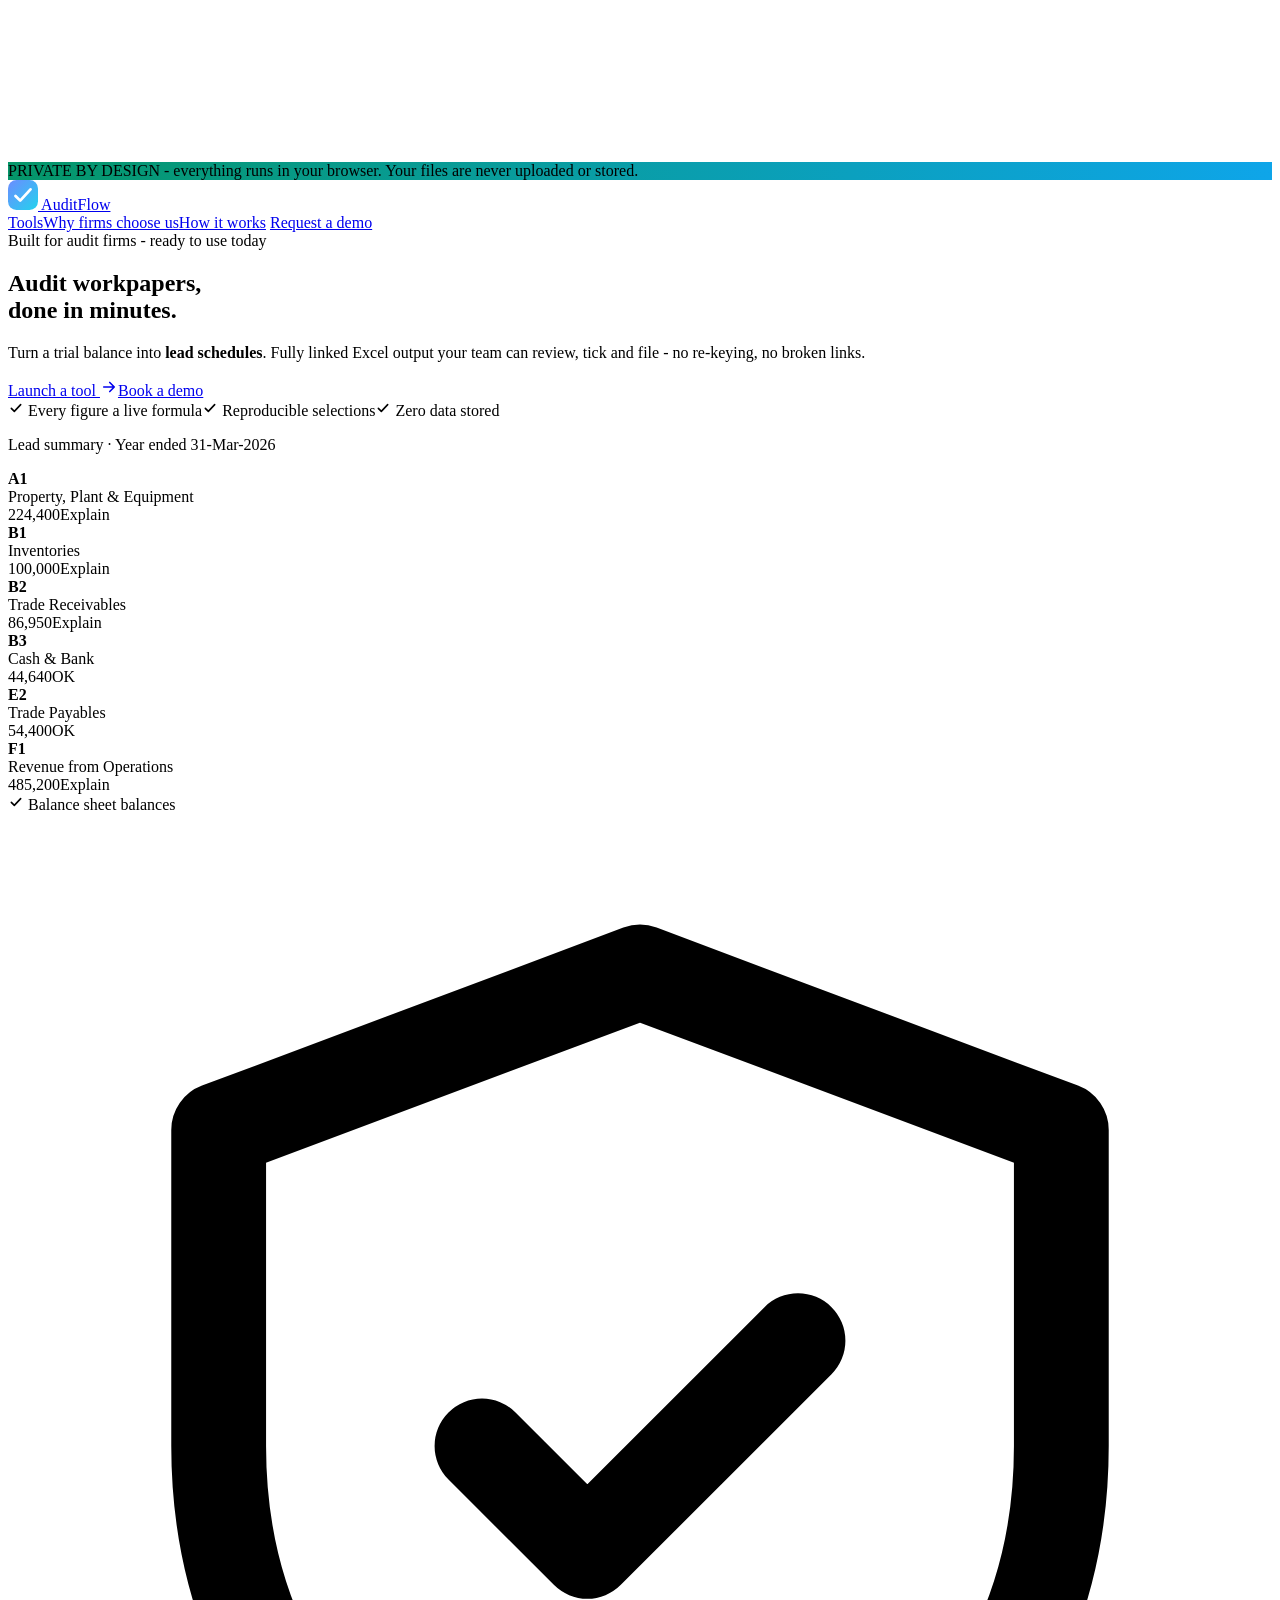
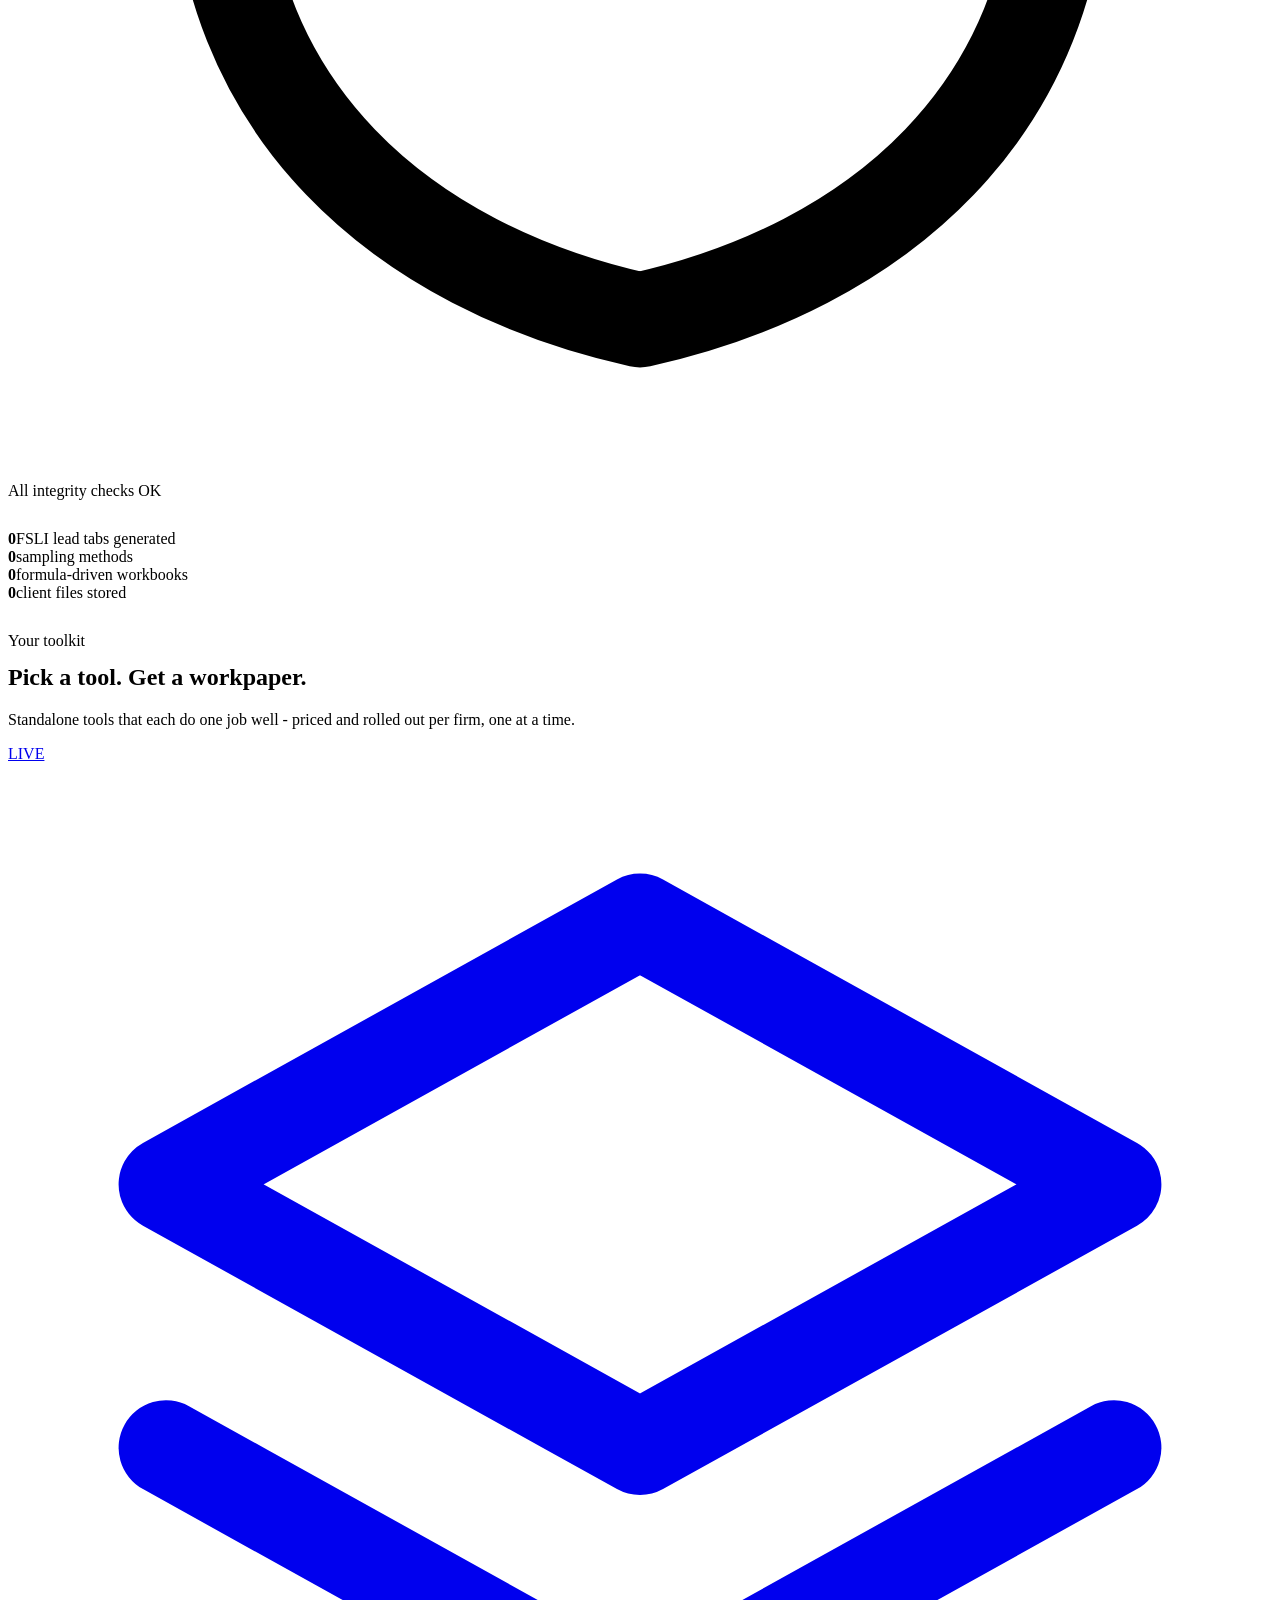
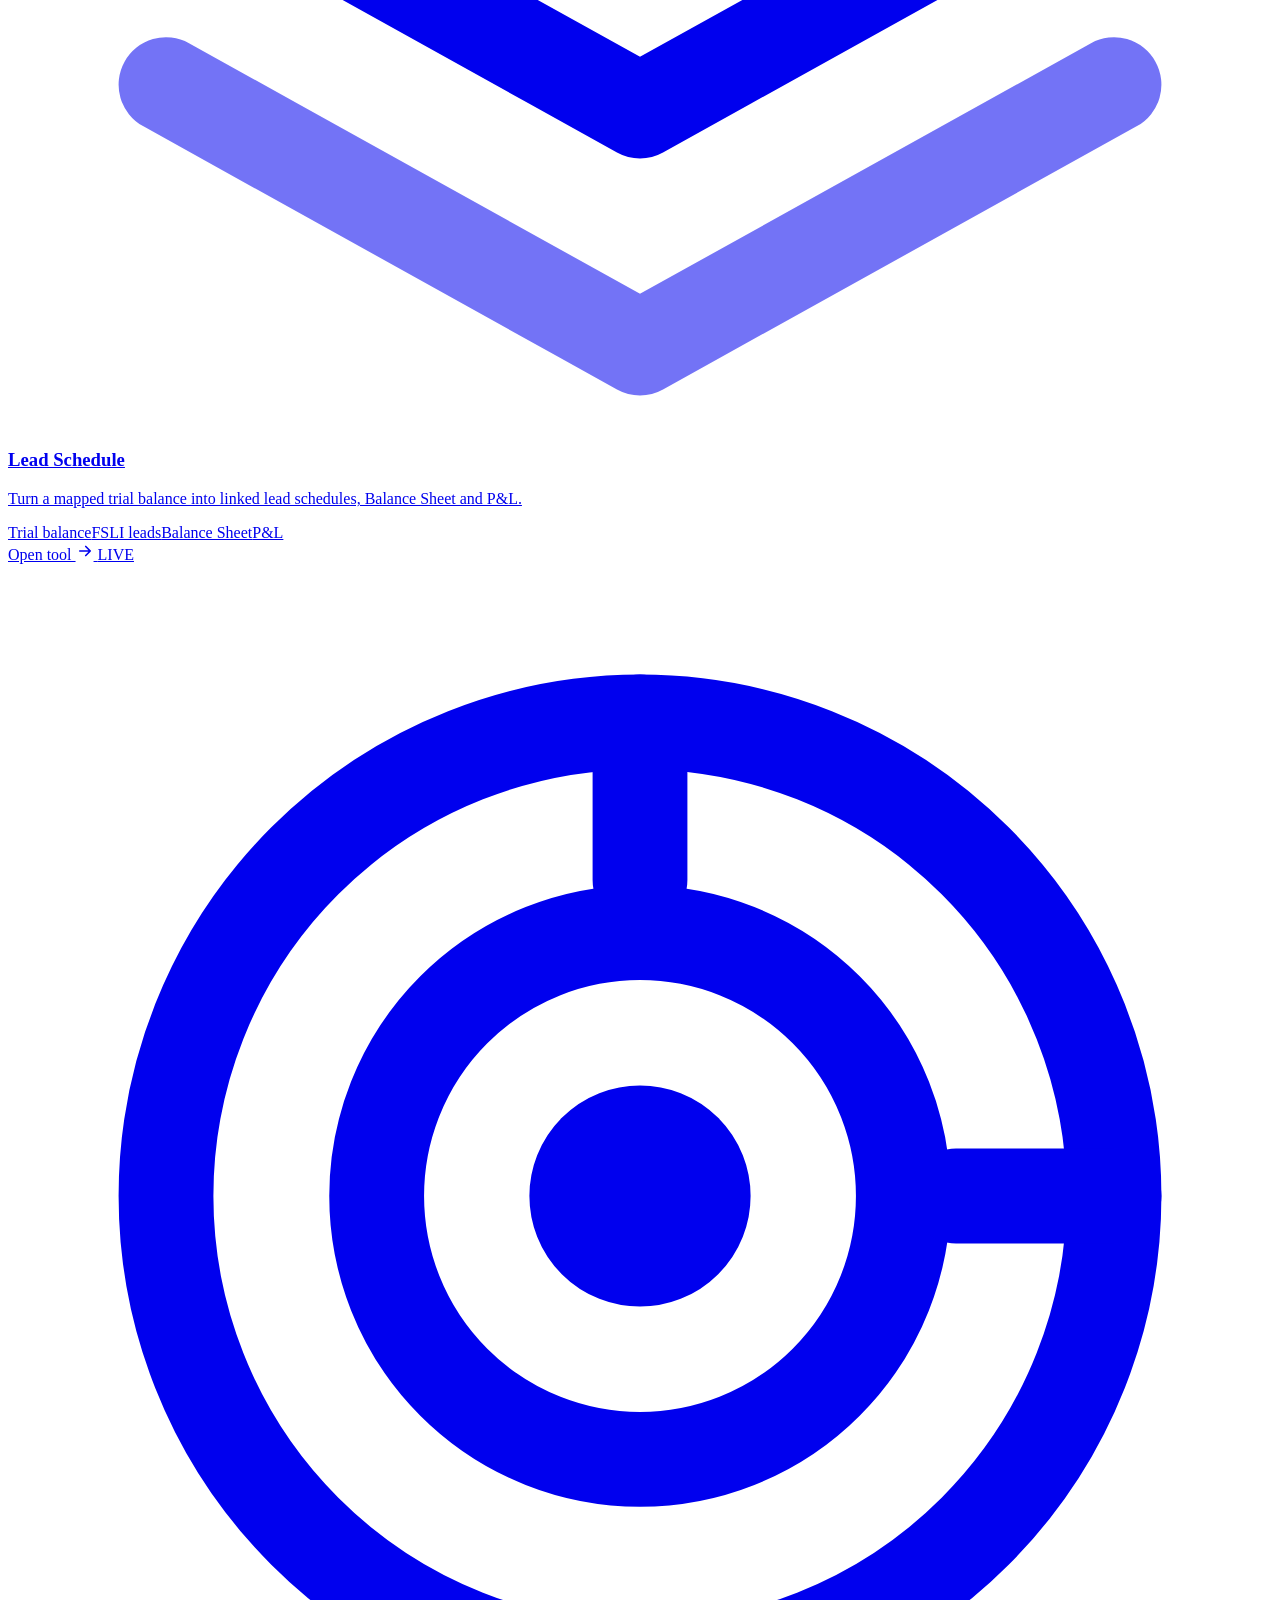
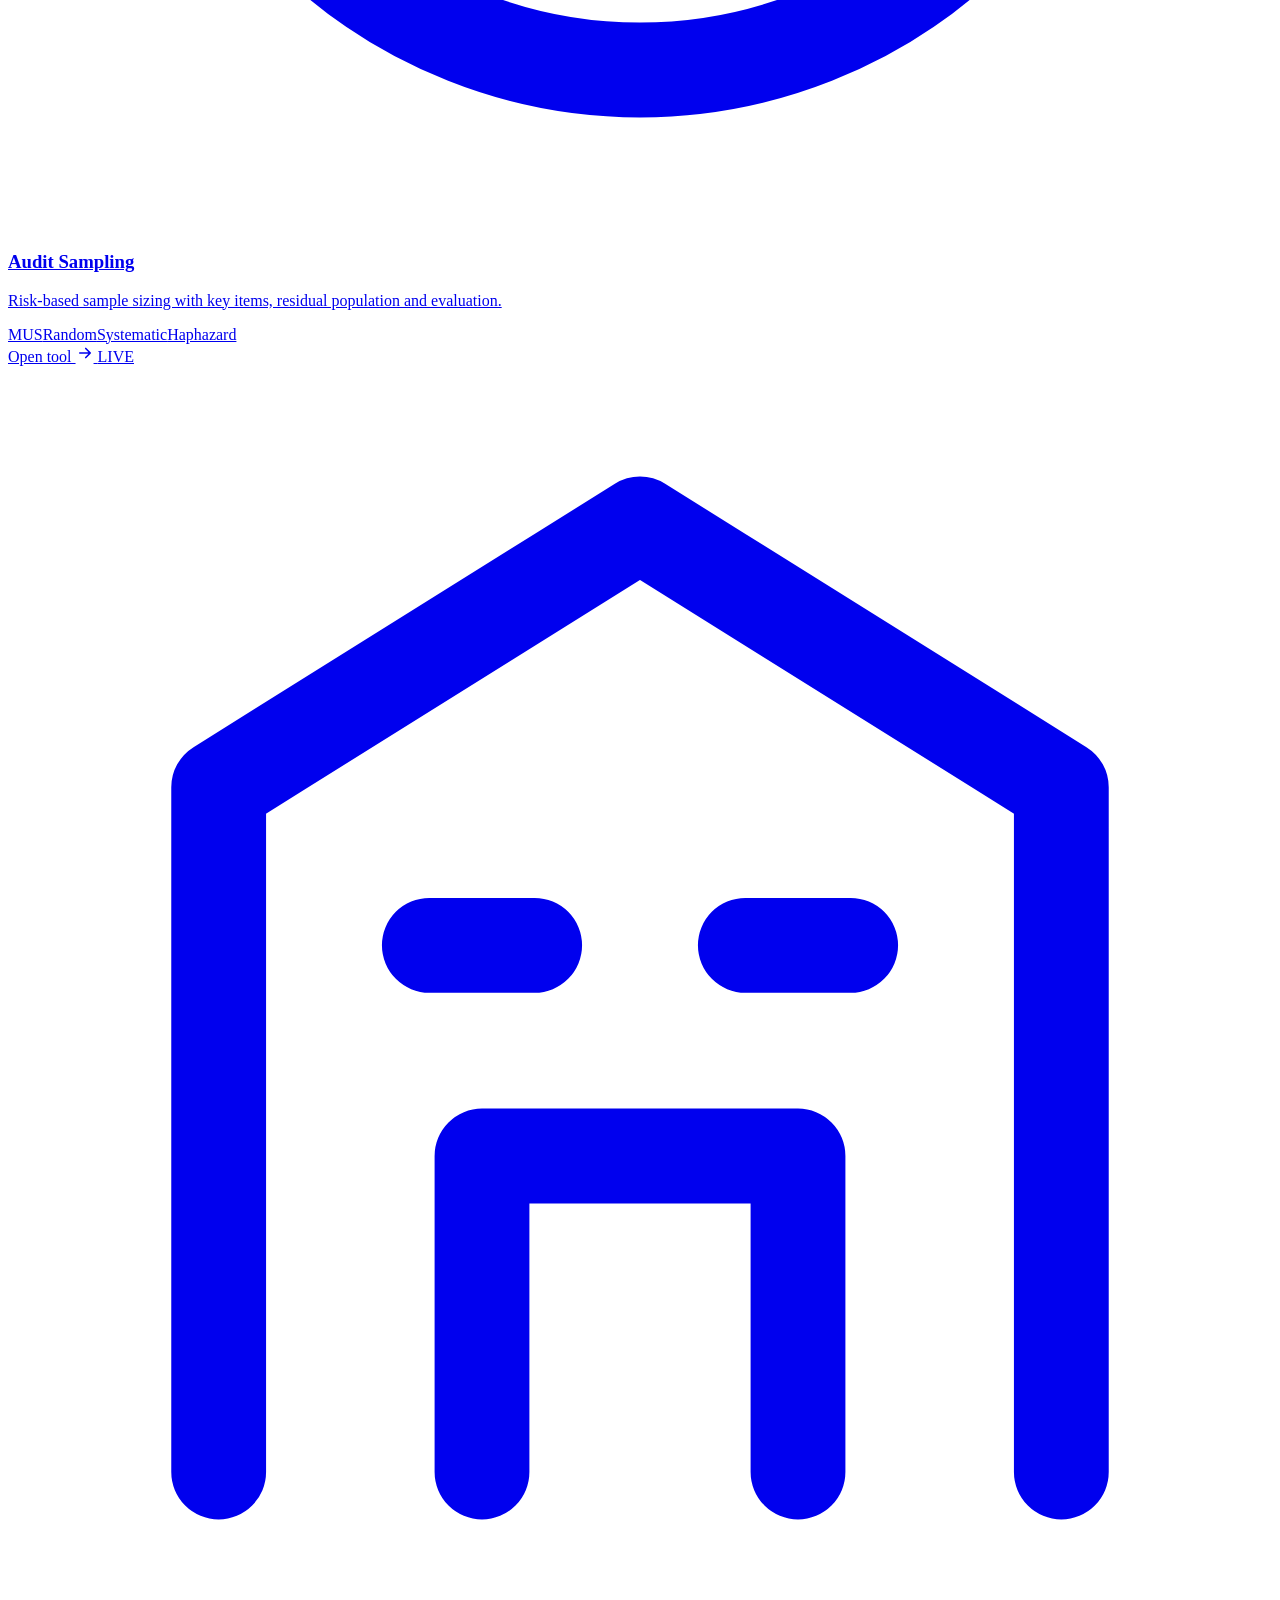
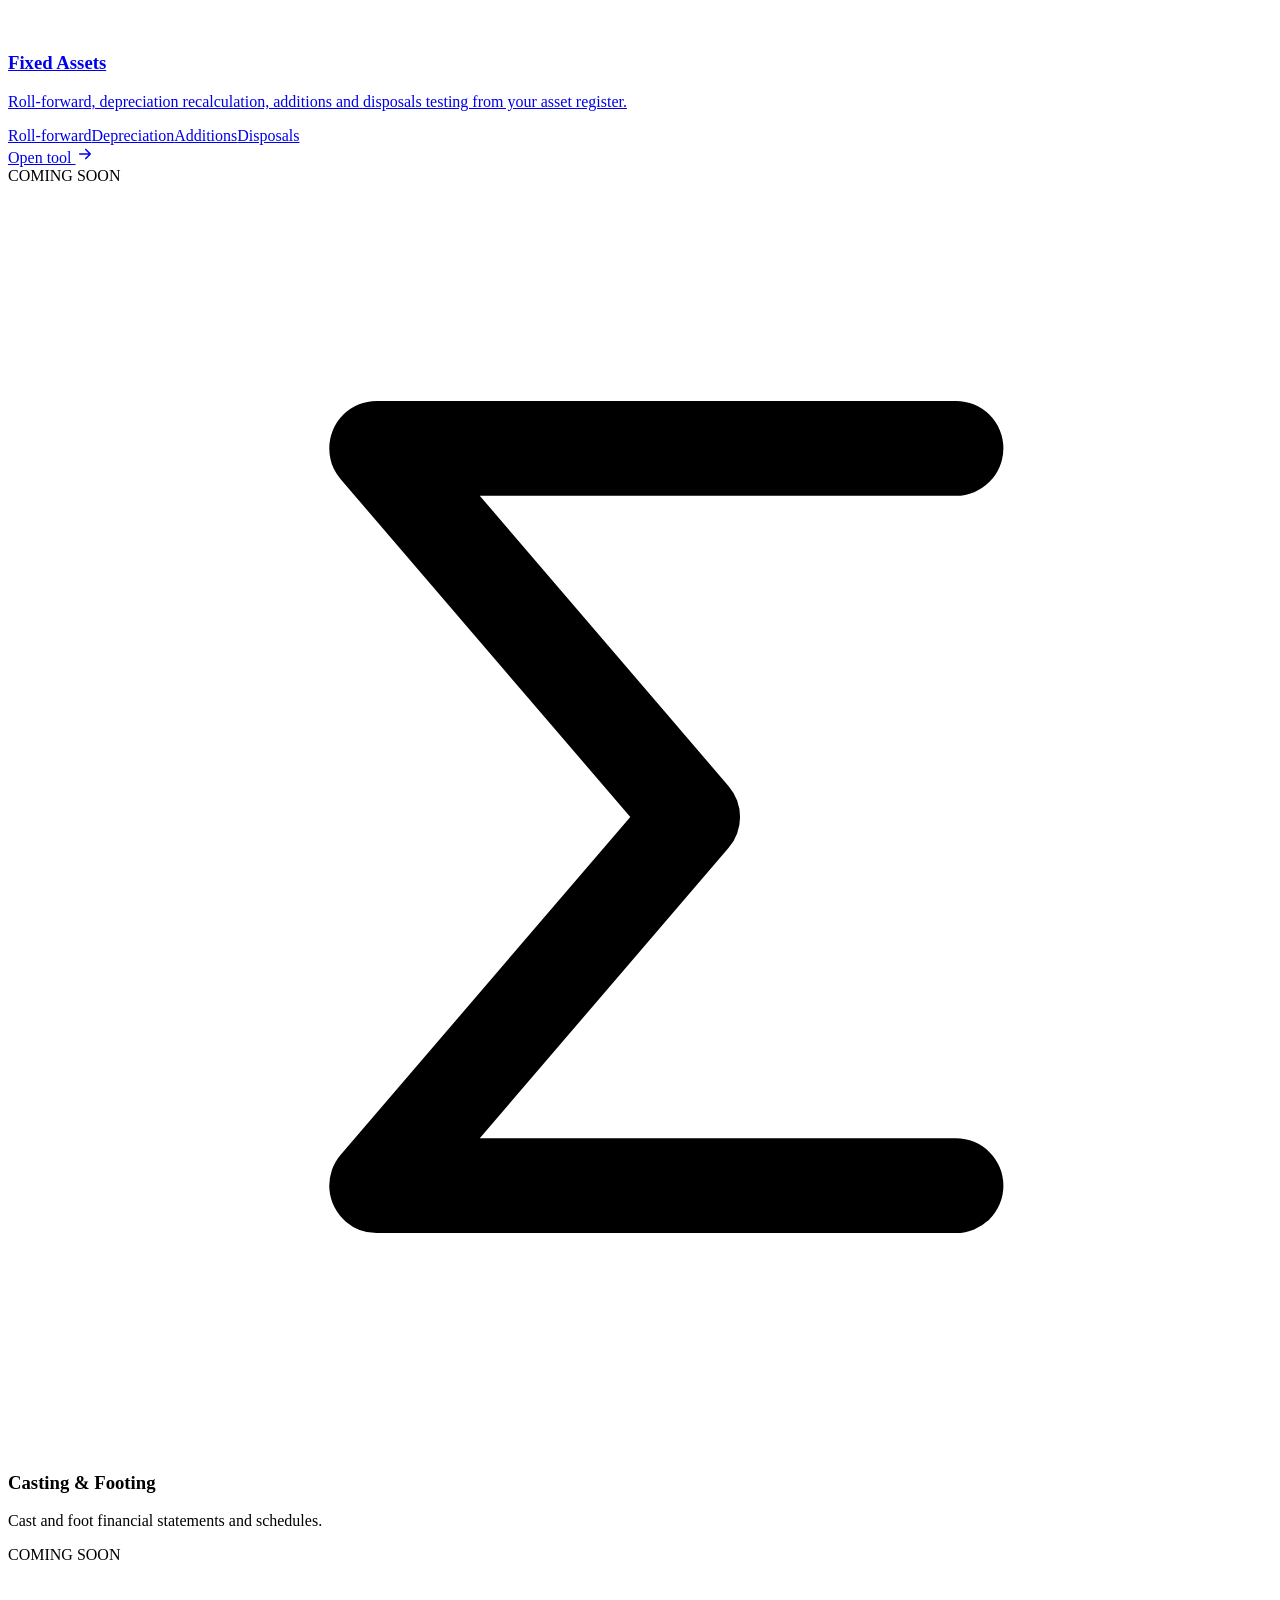
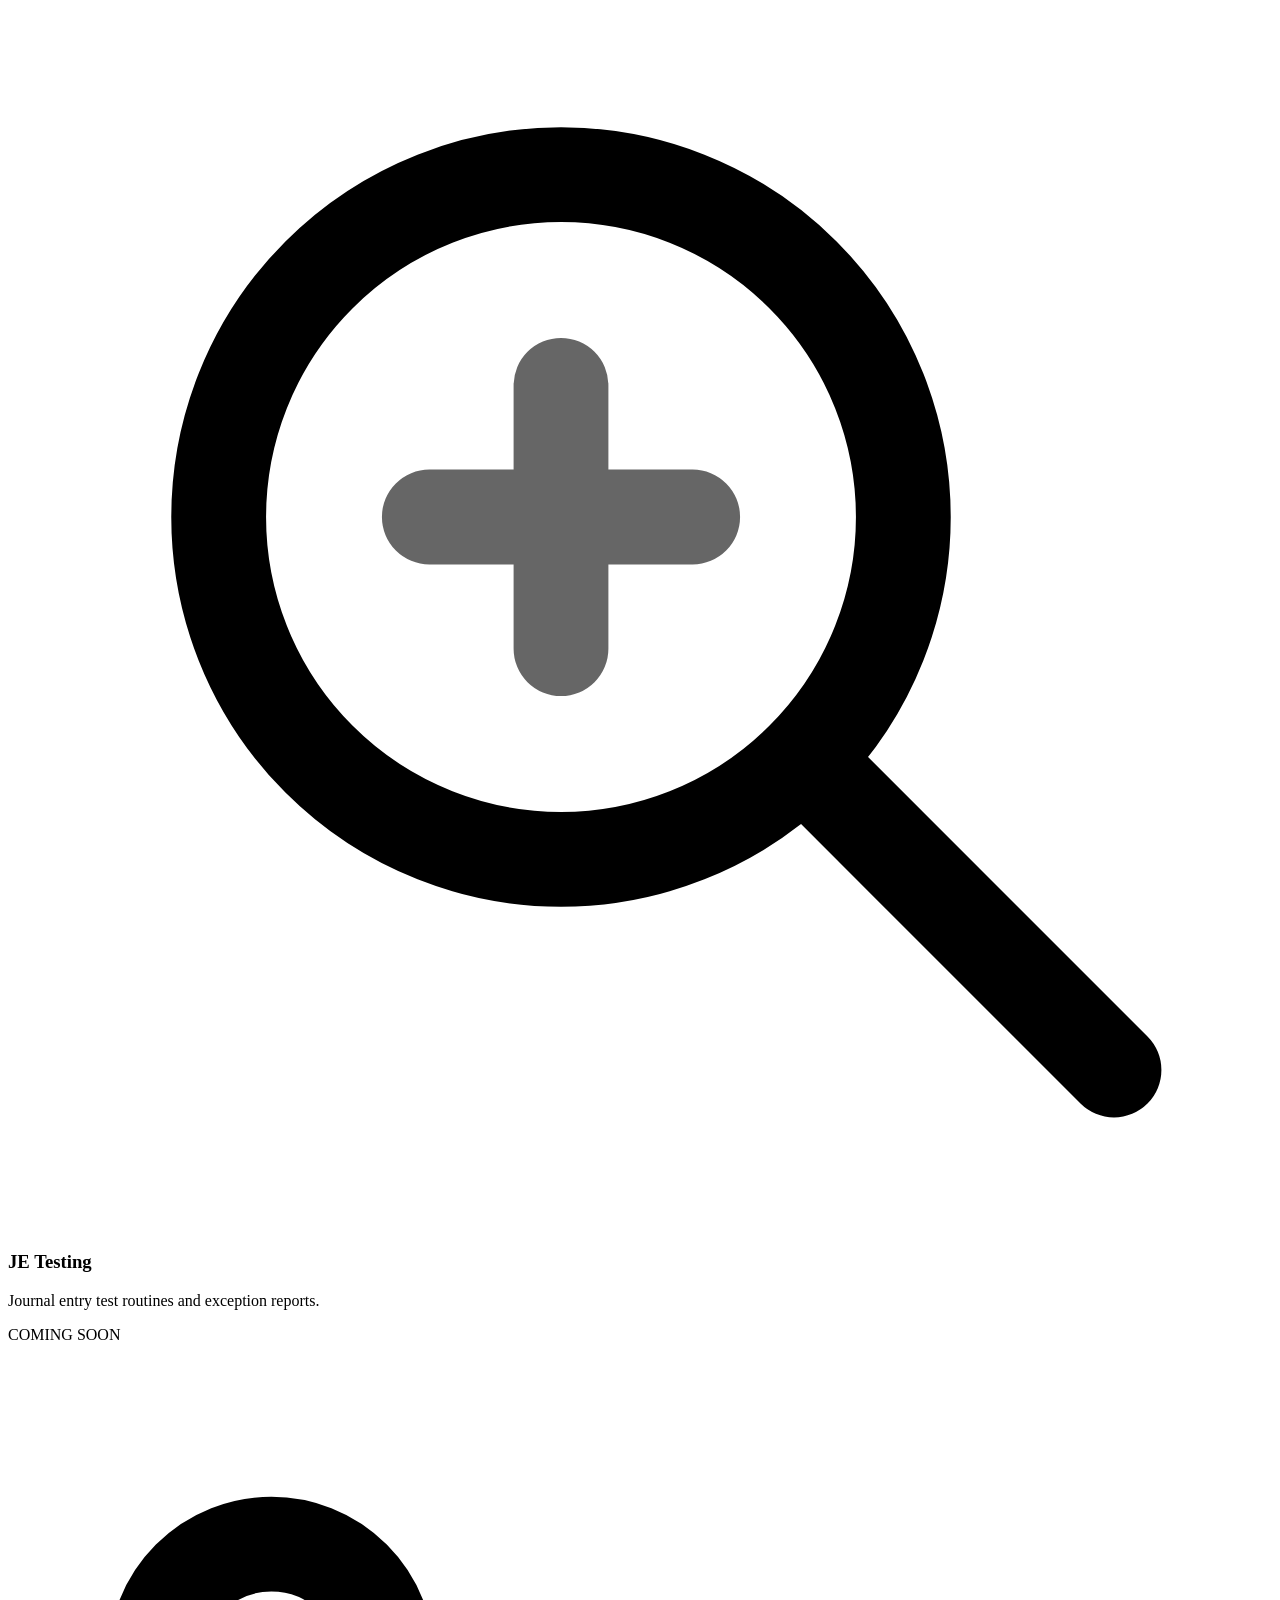
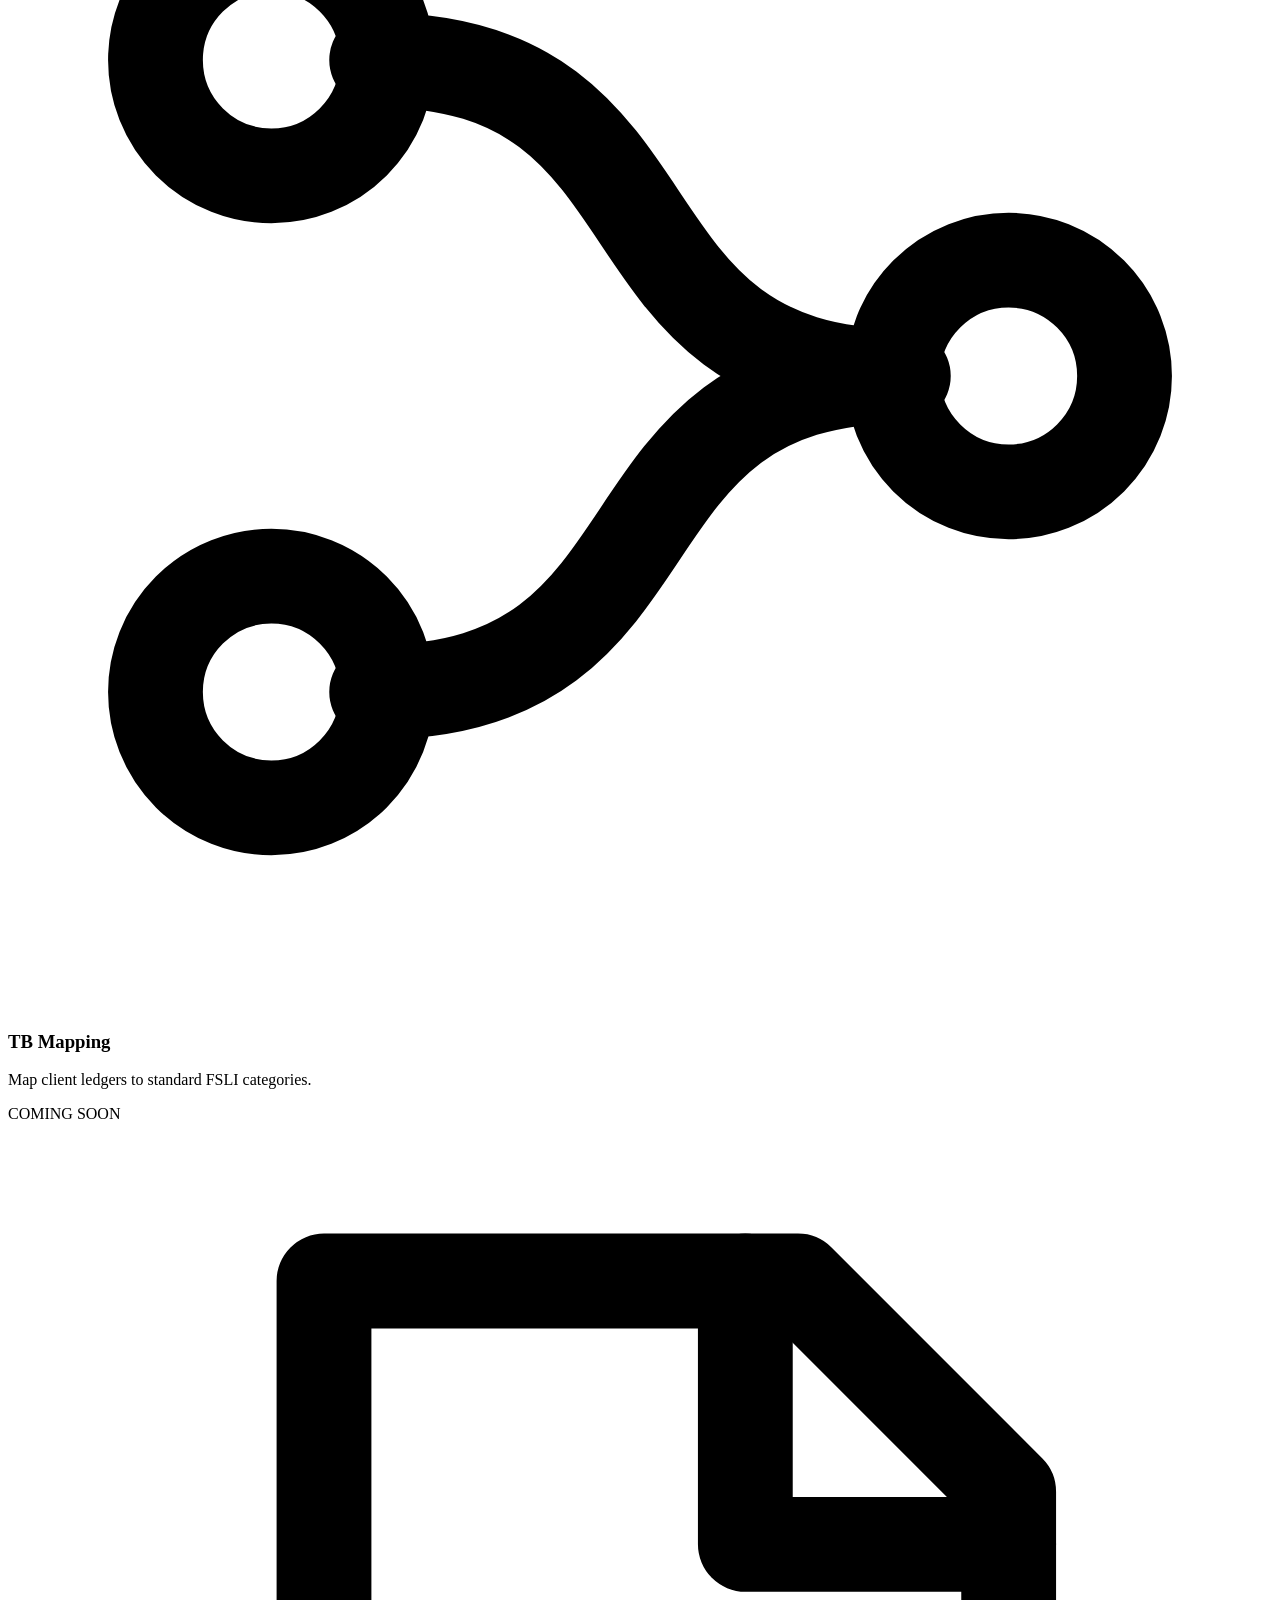
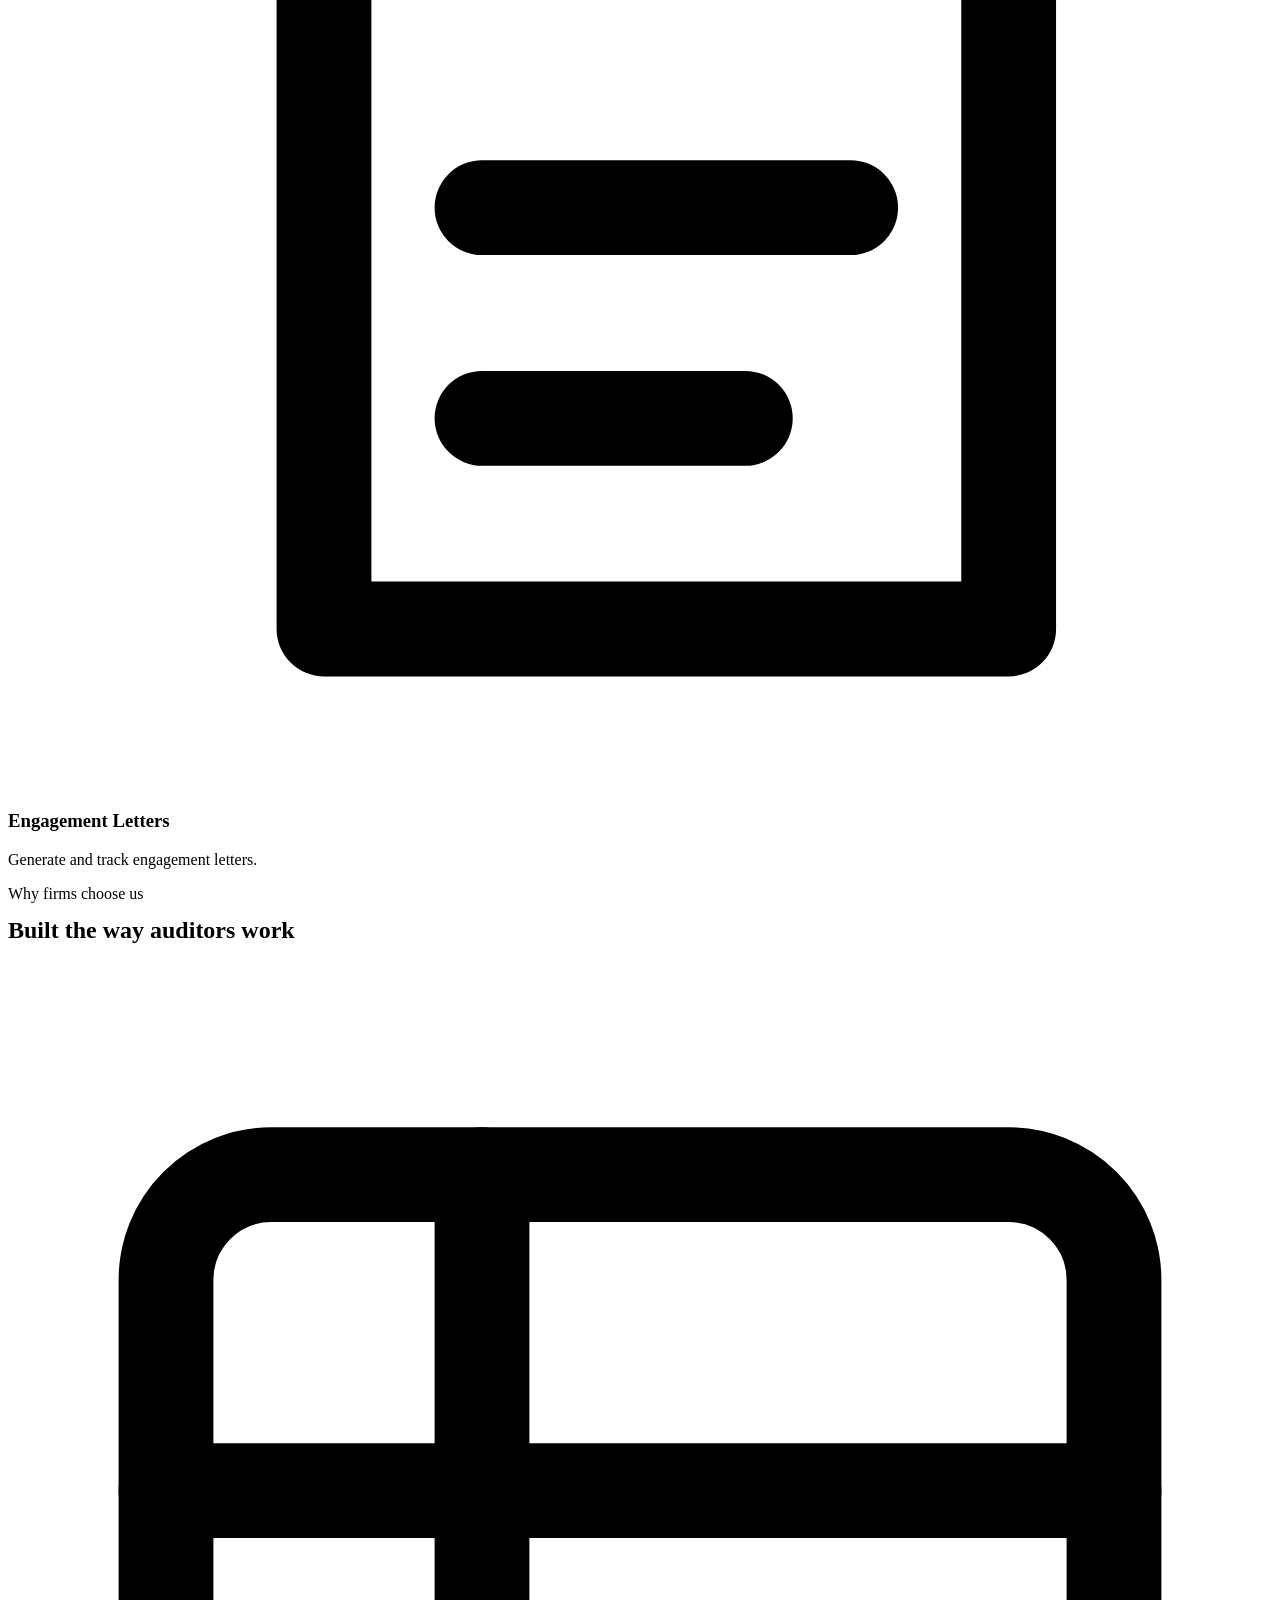
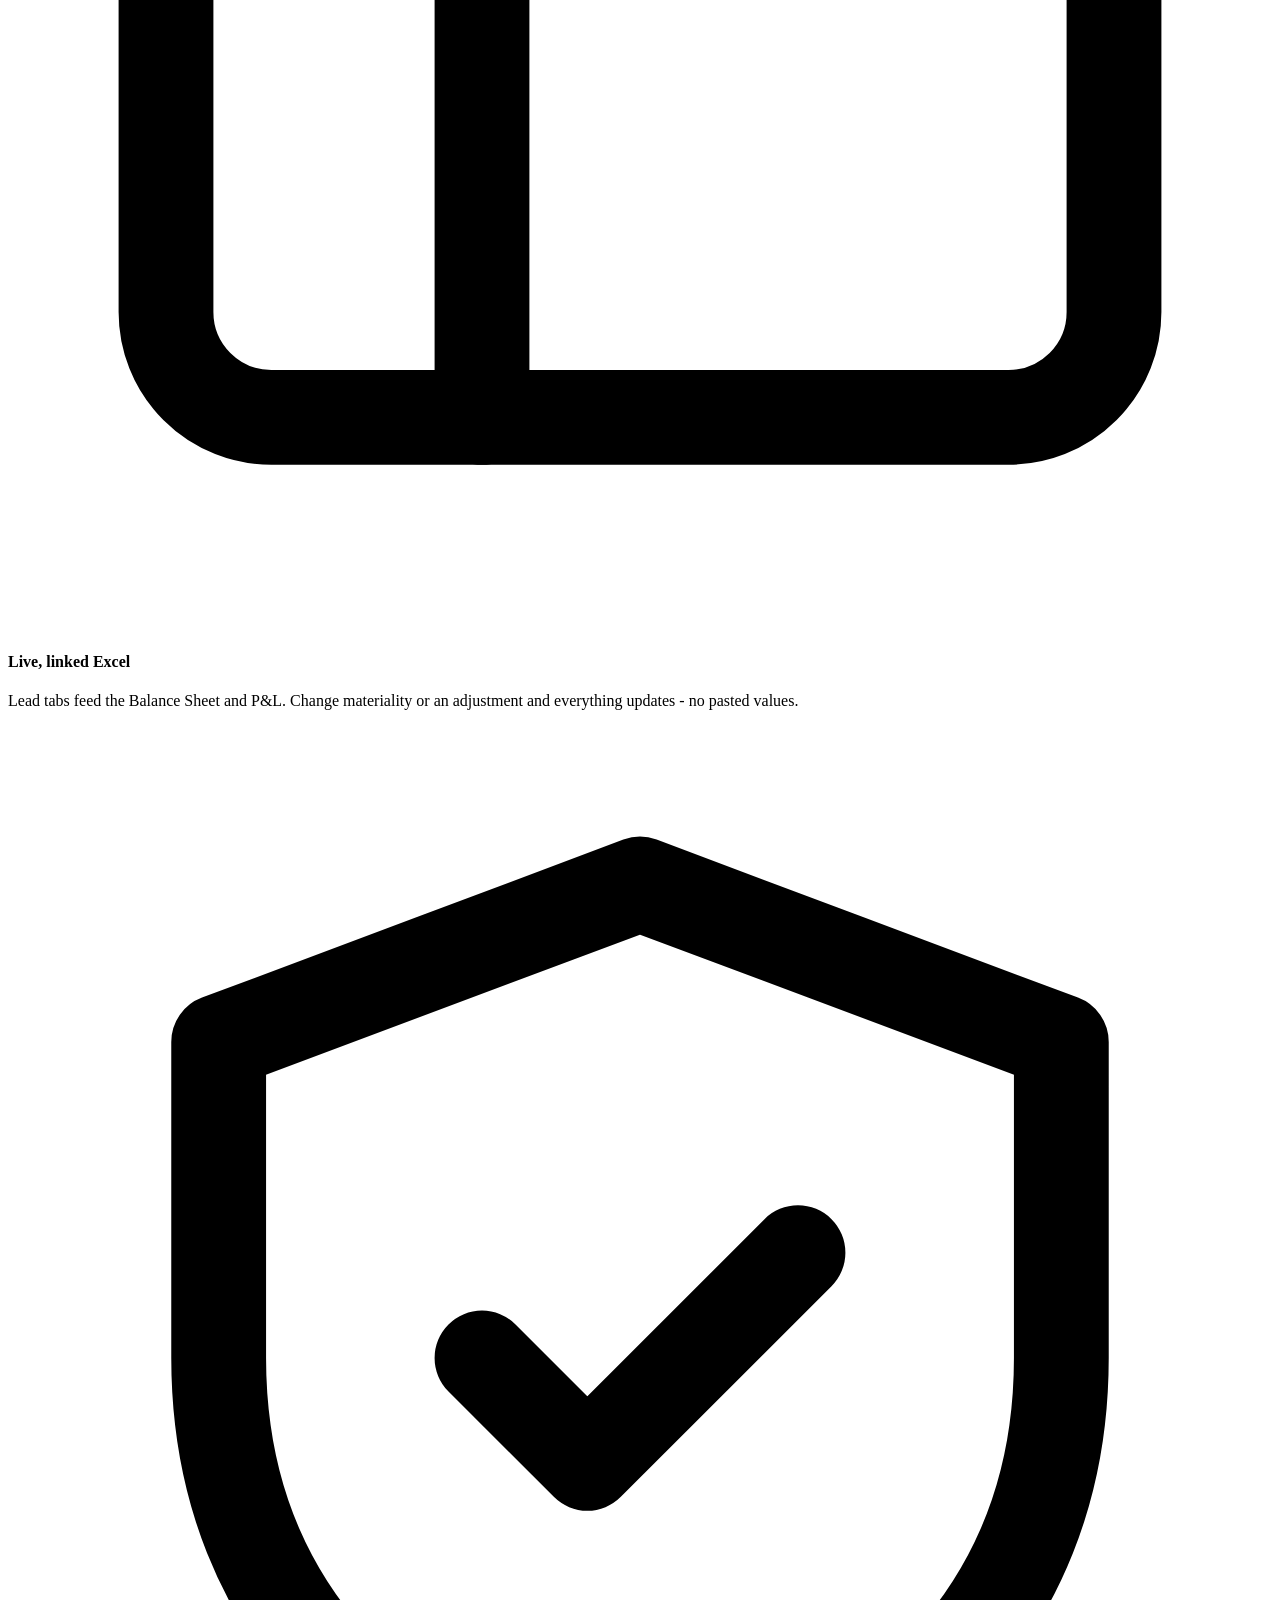
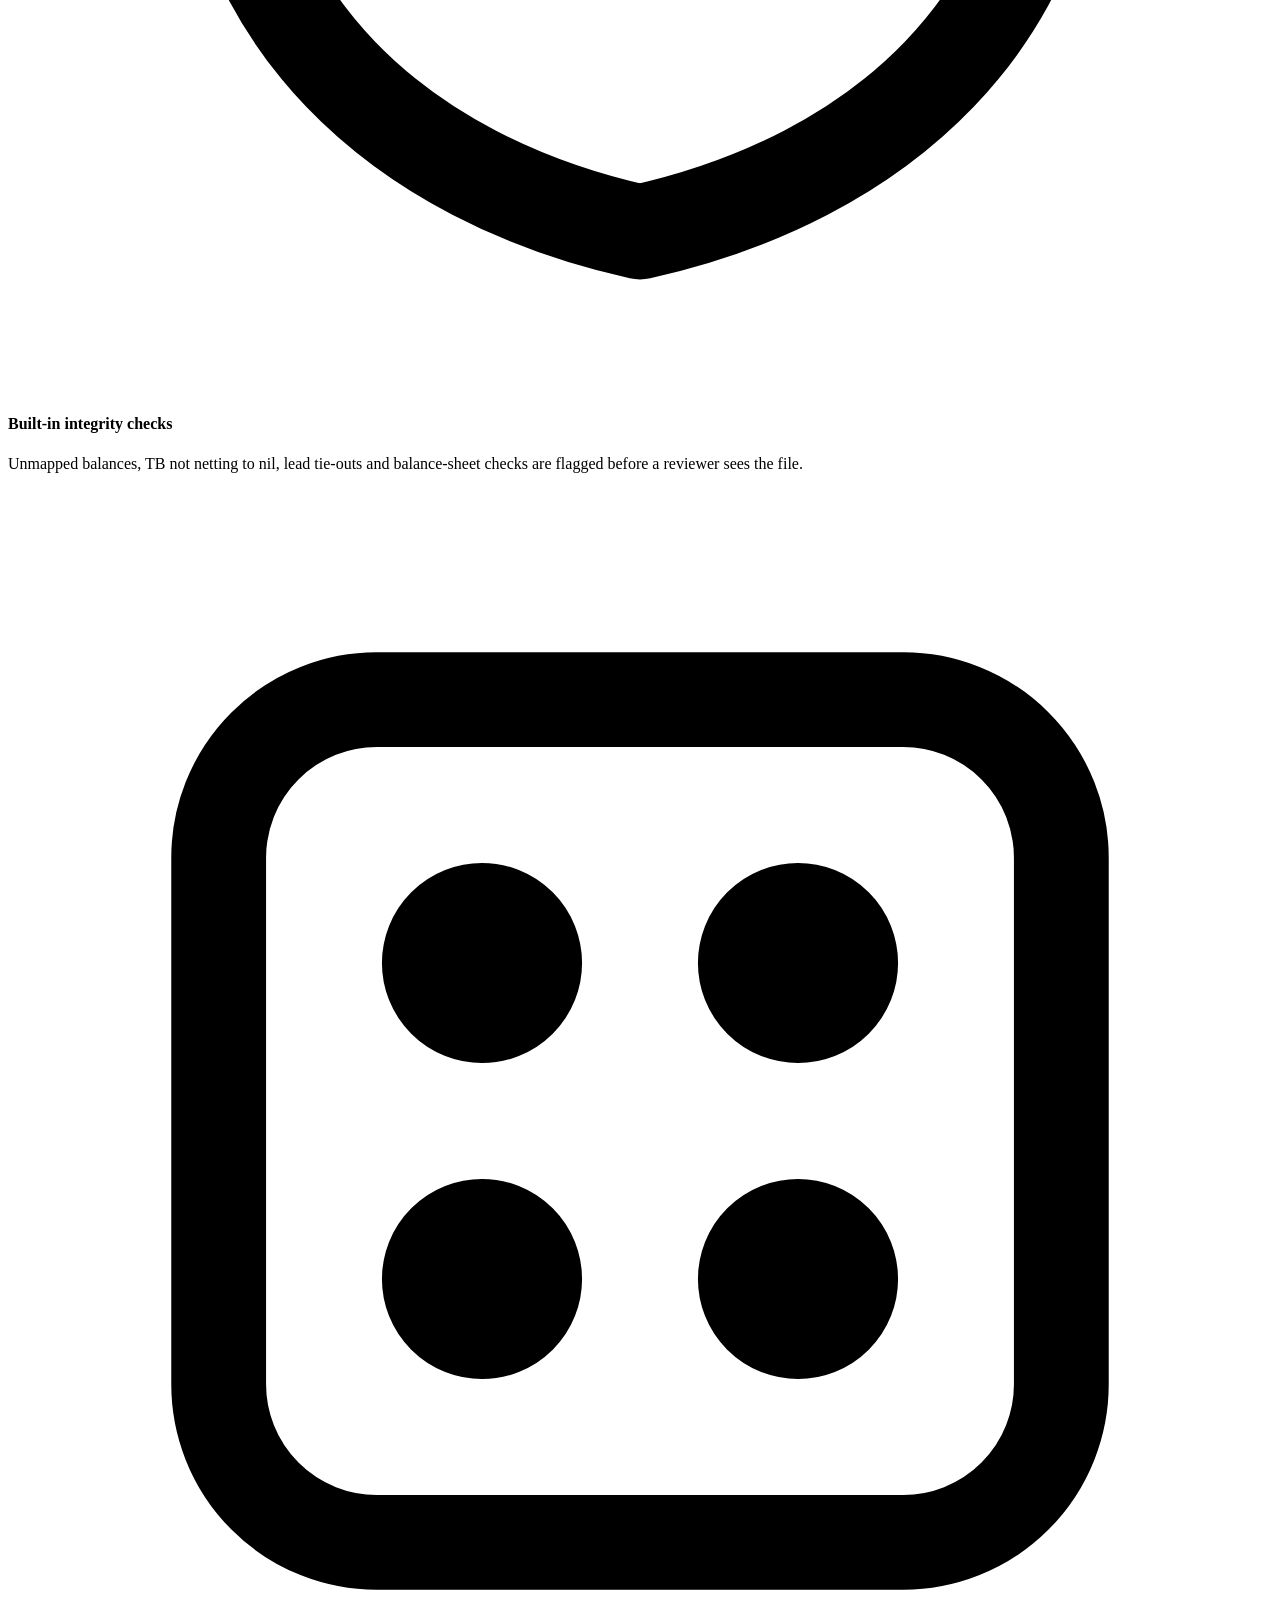
==== index.html @ e242bac2 "Add files via upload" ====
<!doctype html><html lang="en"><head><meta charset="utf-8">
<meta name="viewport" content="width=device-width,initial-scale=1"><title>Audit tools for modern firms - AuditFlow</title>
<link rel="stylesheet" href="assets/app.css"></head><body>
<div class="bg"></div><div class="blob b1"></div><div class="blob b2"></div><div class="blob b3"></div><canvas id="net"></canvas>
<div class="trialbar" style="background:linear-gradient(90deg,#059669,#0ea5e9)">PRIVATE BY DESIGN - everything runs in your browser. Your files are never uploaded or stored.</div>
<header class="nav"><div class="in"><a class="logo" href="index.html"><svg width="30" height="30" viewBox="0 0 32 32"><defs><linearGradient id="lg" x1="0" y1="0" x2="1" y2="1"><stop offset="0" stop-color="#6c8cff"/><stop offset="1" stop-color="#22d3ee"/></linearGradient></defs><rect width="32" height="32" rx="9" fill="url(#lg)"/><path d="M8 17l5 5 11-12" fill="none" stroke="#fff" stroke-width="3" stroke-linecap="round" stroke-linejoin="round"/></svg> AuditFlow</a>
 <nav class="links"><a href="index.html#tools">Tools</a><a href="index.html#why">Why firms choose us</a><a href="index.html#how">How it works</a>
 <a class="btn sm" href="mailto:hello@yourfirm.com?subject=Demo%20request">Request a demo</a></nav></div></header>

<section class="hero"><div class="wrap g">
 <div>
  <span class="pill rv"><i></i> Built for audit firms - ready to use today</span>
  <h1 class="rv d1">Audit workpapers,<br><span class="grad">done in minutes.</span></h1>
  <p class="lead rv d2">Turn a trial balance into <b class="grad word" id="word" data-words='["lead schedules","financial statements","audit samples","review-ready files"]'>lead schedules</b>.
   Fully linked Excel output your team can review, tick and file - no re-keying, no broken links.</p>
  <div class="cta-row rv d3"><a class="btn lg" href="#tools">Launch a tool <svg viewBox="0 0 24 24" width="18" height="18" fill="none" stroke="currentColor" stroke-width="2.2" stroke-linecap="round" stroke-linejoin="round"><path d="M5 12h14M13 6l6 6-6 6"/></svg></a><a class="btn ghost lg" href="mailto:hello@yourfirm.com?subject=Demo%20request">Book a demo</a></div>
  <div class="trust rv d4"><span><svg viewBox="0 0 24 24" width="16" height="16" fill="none" stroke="currentColor" stroke-width="2.4" stroke-linecap="round" stroke-linejoin="round"><path d="M5 12.5l4.5 4.5L19 7"/></svg> Every figure a live formula</span><span><svg viewBox="0 0 24 24" width="16" height="16" fill="none" stroke="currentColor" stroke-width="2.4" stroke-linecap="round" stroke-linejoin="round"><path d="M5 12.5l4.5 4.5L19 7"/></svg> Reproducible selections</span><span><svg viewBox="0 0 24 24" width="16" height="16" fill="none" stroke="currentColor" stroke-width="2.4" stroke-linecap="round" stroke-linejoin="round"><path d="M5 12.5l4.5 4.5L19 7"/></svg> Zero data stored</span></div>
 </div>
 <div class="rv d2" style="position:relative">
  <div class="mock"><div class="bar"><i></i><i></i><i></i></div><p class="t">Lead summary &middot; Year ended 31-Mar-2026</p>
   <div class="mrow" style="animation-delay:.2s"><b>A1</b><div><div>Property, Plant &amp; Equipment</div><div class="bargraph"><i style="--w:92%"></i></div></div><span class="n">224,400</span><span class="chip ex">Explain</span></div>
   <div class="mrow" style="animation-delay:.4s"><b>B1</b><div><div>Inventories</div><div class="bargraph"><i style="--w:55%"></i></div></div><span class="n">100,000</span><span class="chip ex">Explain</span></div>
   <div class="mrow" style="animation-delay:.6s"><b>B2</b><div><div>Trade Receivables</div><div class="bargraph"><i style="--w:48%"></i></div></div><span class="n">86,950</span><span class="chip ex">Explain</span></div>
   <div class="mrow" style="animation-delay:.8s"><b>B3</b><div><div>Cash &amp; Bank</div><div class="bargraph"><i style="--w:25%"></i></div></div><span class="n">44,640</span><span class="chip ok">OK</span></div>
   <div class="mrow" style="animation-delay:1s"><b>E2</b><div><div>Trade Payables</div><div class="bargraph"><i style="--w:30%"></i></div></div><span class="n">54,400</span><span class="chip ok">OK</span></div>
   <div class="mrow" style="animation-delay:1.2s"><b>F1</b><div><div>Revenue from Operations</div><div class="bargraph"><i style="--w:80%"></i></div></div><span class="n">485,200</span><span class="chip ex">Explain</span></div>
  </div>
  <div class="float-chip a"><svg viewBox="0 0 24 24" width="16" height="16" fill="none" stroke="currentColor" stroke-width="2.4" stroke-linecap="round" stroke-linejoin="round"><path d="M5 12.5l4.5 4.5L19 7"/></svg> Balance sheet balances</div>
  <div class="float-chip b"><svg viewBox="0 0 24 24" fill="none" stroke="currentColor" stroke-width="1.8" stroke-linecap="round" stroke-linejoin="round"><path d="M12 3l8 3v6c0 5-3.5 8-8 9-4.5-1-8-4-8-9V6z"/><path d="M9 12l2 2 4-4"/></svg> All integrity checks OK</div>
 </div>
</div></section>

<section style="padding:30px 0"><div class="wrap"><div class="stats">
 <div class="stat rv"><b data-count="27">0</b><span>FSLI lead tabs generated</span></div>
 <div class="stat rv d1"><b data-count="4">0</b><span>sampling methods</span></div>
 <div class="stat rv d2"><b data-count="100" data-suf="%">0</b><span>formula-driven workbooks</span></div>
 <div class="stat rv d3"><b data-count="0">0</b><span>client files stored</span></div>
</div></div></section>

<section id="tools"><div class="wrap">
 <div class="center"><span class="pill rv">Your toolkit</span><h2 class="rv d1" style="margin-top:14px">Pick a tool. <span class="grad">Get a workpaper.</span></h2>
 <p class="lead rv d2">Standalone tools that each do one job well - priced and rolled out per firm, one at a time.</p></div>
 <div class="tools">
 
  <a class="card rv d1" href="lead-schedule.html"><span class="badge live">LIVE</span>
   <div class="ic"><svg viewBox="0 0 24 24" fill="none" stroke="currentColor" stroke-width="1.8" stroke-linecap="round" stroke-linejoin="round"><path d="M12 3l9 5-9 5-9-5 9-5z"/><path d="M3 13l9 5 9-5"/><path d="M3 17.5l9 5 9-5" opacity=".55"/></svg></div><h3>Lead Schedule</h3><p>Turn a mapped trial balance into linked lead schedules, Balance Sheet and P&amp;L.</p>
   <div class="tags"><span>Trial balance</span><span>FSLI leads</span><span>Balance Sheet</span><span>P&amp;L</span></div><span class="go">Open tool <svg viewBox="0 0 24 24" width="18" height="18" fill="none" stroke="currentColor" stroke-width="2.2" stroke-linecap="round" stroke-linejoin="round"><path d="M5 12h14M13 6l6 6-6 6"/></svg></span>
  </a>
 
  <a class="card rv d2" href="sampling.html"><span class="badge live">LIVE</span>
   <div class="ic"><svg viewBox="0 0 24 24" fill="none" stroke="currentColor" stroke-width="1.8" stroke-linecap="round" stroke-linejoin="round"><circle cx="12" cy="12" r="9"/><circle cx="12" cy="12" r="5"/><circle cx="12" cy="12" r="1.2" fill="currentColor"/><path d="M12 3v3M21 12h-3"/></svg></div><h3>Audit Sampling</h3><p>Risk-based sample sizing with key items, residual population and evaluation.</p>
   <div class="tags"><span>MUS</span><span>Random</span><span>Systematic</span><span>Haphazard</span></div><span class="go">Open tool <svg viewBox="0 0 24 24" width="18" height="18" fill="none" stroke="currentColor" stroke-width="2.2" stroke-linecap="round" stroke-linejoin="round"><path d="M5 12h14M13 6l6 6-6 6"/></svg></span>
  </a>
 
  <a class="card rv d3" href="fixed-assets.html"><span class="badge live">LIVE</span>
   <div class="ic"><svg viewBox="0 0 24 24" fill="none" stroke="currentColor" stroke-width="1.8" stroke-linecap="round" stroke-linejoin="round"><path d="M4 21V8l8-5 8 5v13"/><path d="M9 21v-6h6v6M8 11h2M14 11h2"/></svg></div><h3>Fixed Assets</h3><p>Roll-forward, depreciation recalculation, additions and disposals testing from your asset register.</p>
   <div class="tags"><span>Roll-forward</span><span>Depreciation</span><span>Additions</span><span>Disposals</span></div><span class="go">Open tool <svg viewBox="0 0 24 24" width="18" height="18" fill="none" stroke="currentColor" stroke-width="2.2" stroke-linecap="round" stroke-linejoin="round"><path d="M5 12h14M13 6l6 6-6 6"/></svg></span>
  </a>
 
  <div class="card soon rv d4"><span class="badge">COMING SOON</span>
   <div class="ic"><svg viewBox="0 0 24 24" fill="none" stroke="currentColor" stroke-width="1.8" stroke-linecap="round" stroke-linejoin="round"><path d="M18 5H7l6 7-6 7h11"/></svg></div><h3>Casting &amp; Footing</h3><p>Cast and foot financial statements and schedules.</p>
   
  </div>
 
  <div class="card soon rv d5"><span class="badge">COMING SOON</span>
   <div class="ic"><svg viewBox="0 0 24 24" fill="none" stroke="currentColor" stroke-width="1.8" stroke-linecap="round" stroke-linejoin="round"><circle cx="10.5" cy="10.5" r="6.5"/><path d="M15.5 15.5L21 21"/><path d="M8 10.5h5M10.5 8v5" opacity=".6"/></svg></div><h3>JE Testing</h3><p>Journal entry test routines and exception reports.</p>
   
  </div>
 
  <div class="card soon rv d6"><span class="badge">COMING SOON</span>
   <div class="ic"><svg viewBox="0 0 24 24" fill="none" stroke="currentColor" stroke-width="1.8" stroke-linecap="round" stroke-linejoin="round"><circle cx="5" cy="6" r="2.2"/><circle cx="5" cy="18" r="2.2"/><circle cx="19" cy="12" r="2.2"/><path d="M7 6c6 0 4 6 10 6M7 18c6 0 4-6 10-6"/></svg></div><h3>TB Mapping</h3><p>Map client ledgers to standard FSLI categories.</p>
   
  </div>
 
  <div class="card soon rv d7"><span class="badge">COMING SOON</span>
   <div class="ic"><svg viewBox="0 0 24 24" fill="none" stroke="currentColor" stroke-width="1.8" stroke-linecap="round" stroke-linejoin="round"><path d="M6 3h9l4 4v14H6z"/><path d="M14 3v5h5M9 13h7M9 17h5"/></svg></div><h3>Engagement Letters</h3><p>Generate and track engagement letters.</p>
   
  </div>
 
 </div>
</div></section>

<section id="why"><div class="wrap">
 <div class="center"><span class="pill rv">Why firms choose us</span><h2 class="rv d1" style="margin-top:14px">Built the way <span class="grad">auditors work</span></h2></div>
 <div class="feats">
  <div class="feat rv"><svg viewBox="0 0 24 24" fill="none" stroke="currentColor" stroke-width="1.8" stroke-linecap="round" stroke-linejoin="round"><rect x="3" y="4" width="18" height="16" rx="2"/><path d="M3 10h18M9 4v16"/></svg><h4>Live, linked Excel</h4><p>Lead tabs feed the Balance Sheet and P&amp;L. Change materiality or an adjustment and everything updates - no pasted values.</p></div>
  <div class="feat rv d1"><svg viewBox="0 0 24 24" fill="none" stroke="currentColor" stroke-width="1.8" stroke-linecap="round" stroke-linejoin="round"><path d="M12 3l8 3v6c0 5-3.5 8-8 9-4.5-1-8-4-8-9V6z"/><path d="M9 12l2 2 4-4"/></svg><h4>Built-in integrity checks</h4><p>Unmapped balances, TB not netting to nil, lead tie-outs and balance-sheet checks are flagged before a reviewer sees the file.</p></div>
  <div class="feat rv d2"><svg viewBox="0 0 24 24" fill="none" stroke="currentColor" stroke-width="1.8" stroke-linecap="round" stroke-linejoin="round"><rect x="4" y="4" width="16" height="16" rx="3"/><circle cx="9" cy="9" r="1" fill="currentColor"/><circle cx="15" cy="15" r="1" fill="currentColor"/><circle cx="15" cy="9" r="1" fill="currentColor"/><circle cx="9" cy="15" r="1" fill="currentColor"/></svg><h4>Defensible sampling</h4><p>Key items, residual population, risk-based sizing and seeded selections you can reproduce for the file and for inspection.</p></div>
  <div class="feat rv d3"><svg viewBox="0 0 24 24" fill="none" stroke="currentColor" stroke-width="1.8" stroke-linecap="round" stroke-linejoin="round"><path d="M4 7h10M18 7h2M4 17h2M10 17h10"/><circle cx="16" cy="7" r="2"/><circle cx="8" cy="17" r="2"/></svg><h4>Your methodology, not ours</h4><p>Risk matrices and reliability factors sit in an editable Parameters tab so the output follows your firm's policy.</p></div>
  <div class="feat rv d4"><svg viewBox="0 0 24 24" fill="none" stroke="currentColor" stroke-width="1.8" stroke-linecap="round" stroke-linejoin="round"><circle cx="12" cy="12" r="9"/><path d="M12 7v5l3 2"/></svg><h4>Minutes, not hours</h4><p>Upload, set parameters, download. The mechanical work is done so seniors can spend time on judgement.</p></div>
  <div class="feat rv d5"><svg viewBox="0 0 24 24" fill="none" stroke="currentColor" stroke-width="1.8" stroke-linecap="round" stroke-linejoin="round"><path d="M13 2L4 14h7l-1 8 9-12h-7z"/></svg><h4>Add a tool at a time</h4><p>Start with the workpaper that hurts most. New tools slot into the same home page as your needs grow.</p></div>
 </div>
</div></section>

<section id="how"><div class="wrap">
 <div class="center"><span class="pill rv">How it works</span><h2 class="rv d1" style="margin-top:14px">Three steps to a <span class="grad">review-ready file</span></h2></div>
 <div class="steps">
  <div class="step rv"><div class="no">1</div><h4>Upload</h4><p>Drop in your mapped trial balance or population listing.</p></div>
  <div class="step rv d1"><div class="no">2</div><h4>Set parameters</h4><p>Materiality, risk, controls and method - with a live preview of the effect.</p></div>
  <div class="step rv d2"><div class="no">3</div><h4>Download</h4><p>A formatted, formula-driven workbook with checks and sign-off fields.</p></div>
 </div>
</div></section>

<section style="padding-top:20px"><div class="wrap"><div class="ctab rv">
 <h2>Ready to see it on your own client data?</h2><p class="lead" style="margin:0 auto 24px">Walk through the tools with your team and tell us which workpaper to build next.</p>
 <a class="btn lg" href="mailto:hello@yourfirm.com?subject=Demo%20request">Request a demo <svg viewBox="0 0 24 24" width="18" height="18" fill="none" stroke="currentColor" stroke-width="2.2" stroke-linecap="round" stroke-linejoin="round"><path d="M5 12h14M13 6l6 6-6 6"/></svg></a></div></div></section>

<footer><div class="wrap in"><span>&copy; 2026 AuditFlow - audit workpaper tools for professional firms.</span>
<span>Runs entirely in your browser. Your files never leave your computer.</span></div></footer>
<div class="ov" id="ov"><div class="mbox" id="ovbox"></div></div>
<button class="fbbtn" id="fbBtn" type="button" aria-label="Give feedback"><svg width="18" height="18" viewBox="0 0 24 24" fill="none" stroke="currentColor" stroke-width="2" stroke-linecap="round" stroke-linejoin="round"><path d="M21 12a8 8 0 0 1-11.6 7.1L4 20l1-4.6A8 8 0 1 1 21 12z"/></svg> Feedback</button>
<div class="ov" id="fb"><div class="mbox" style="text-align:left;width:min(480px,94vw)">
 <h3 style="margin:0 0 4px;font-size:22px">How is it going?</h3><p class="hint" style="margin:0 0 6px">Tell us what worked, what broke, or what to build next.</p>
 <div class="stars" id="stars"><button type="button" data-v="1" aria-label="1 stars">&#9733;</button><button type="button" data-v="2" aria-label="2 stars">&#9733;</button><button type="button" data-v="3" aria-label="3 stars">&#9733;</button><button type="button" data-v="4" aria-label="4 stars">&#9733;</button><button type="button" data-v="5" aria-label="5 stars">&#9733;</button></div>
 <div class="seg" style="margin-top:10px"><label><input type="radio" name="fbcat" value="Idea" checked><span>Idea</span></label><label><input type="radio" name="fbcat" value="Bug"><span>Bug</span></label><label><input type="radio" name="fbcat" value="Praise"><span>Praise</span></label><label><input type="radio" name="fbcat" value="Question"><span>Question</span></label></div>
 <label class="f">Your feedback</label><textarea id="fbmsg" rows="4" maxlength="2000" placeholder="What would make this more useful for your firm?"></textarea>
 <label class="f">Email or name (optional)</label><input id="fbcontact" maxlength="200" placeholder="Only if you want a reply">
 <div class="err" id="fberr"></div>
 <div style="display:flex;gap:10px;margin-top:16px"><button class="btn" id="fbsend" type="button" style="flex:1;justify-content:center">Send feedback</button><button class="btn ghost" id="fbclose" type="button">Close</button></div>
</div></div>
<script src="assets/config.js"></script>
<script src="assets/app.js"></script></body></html>
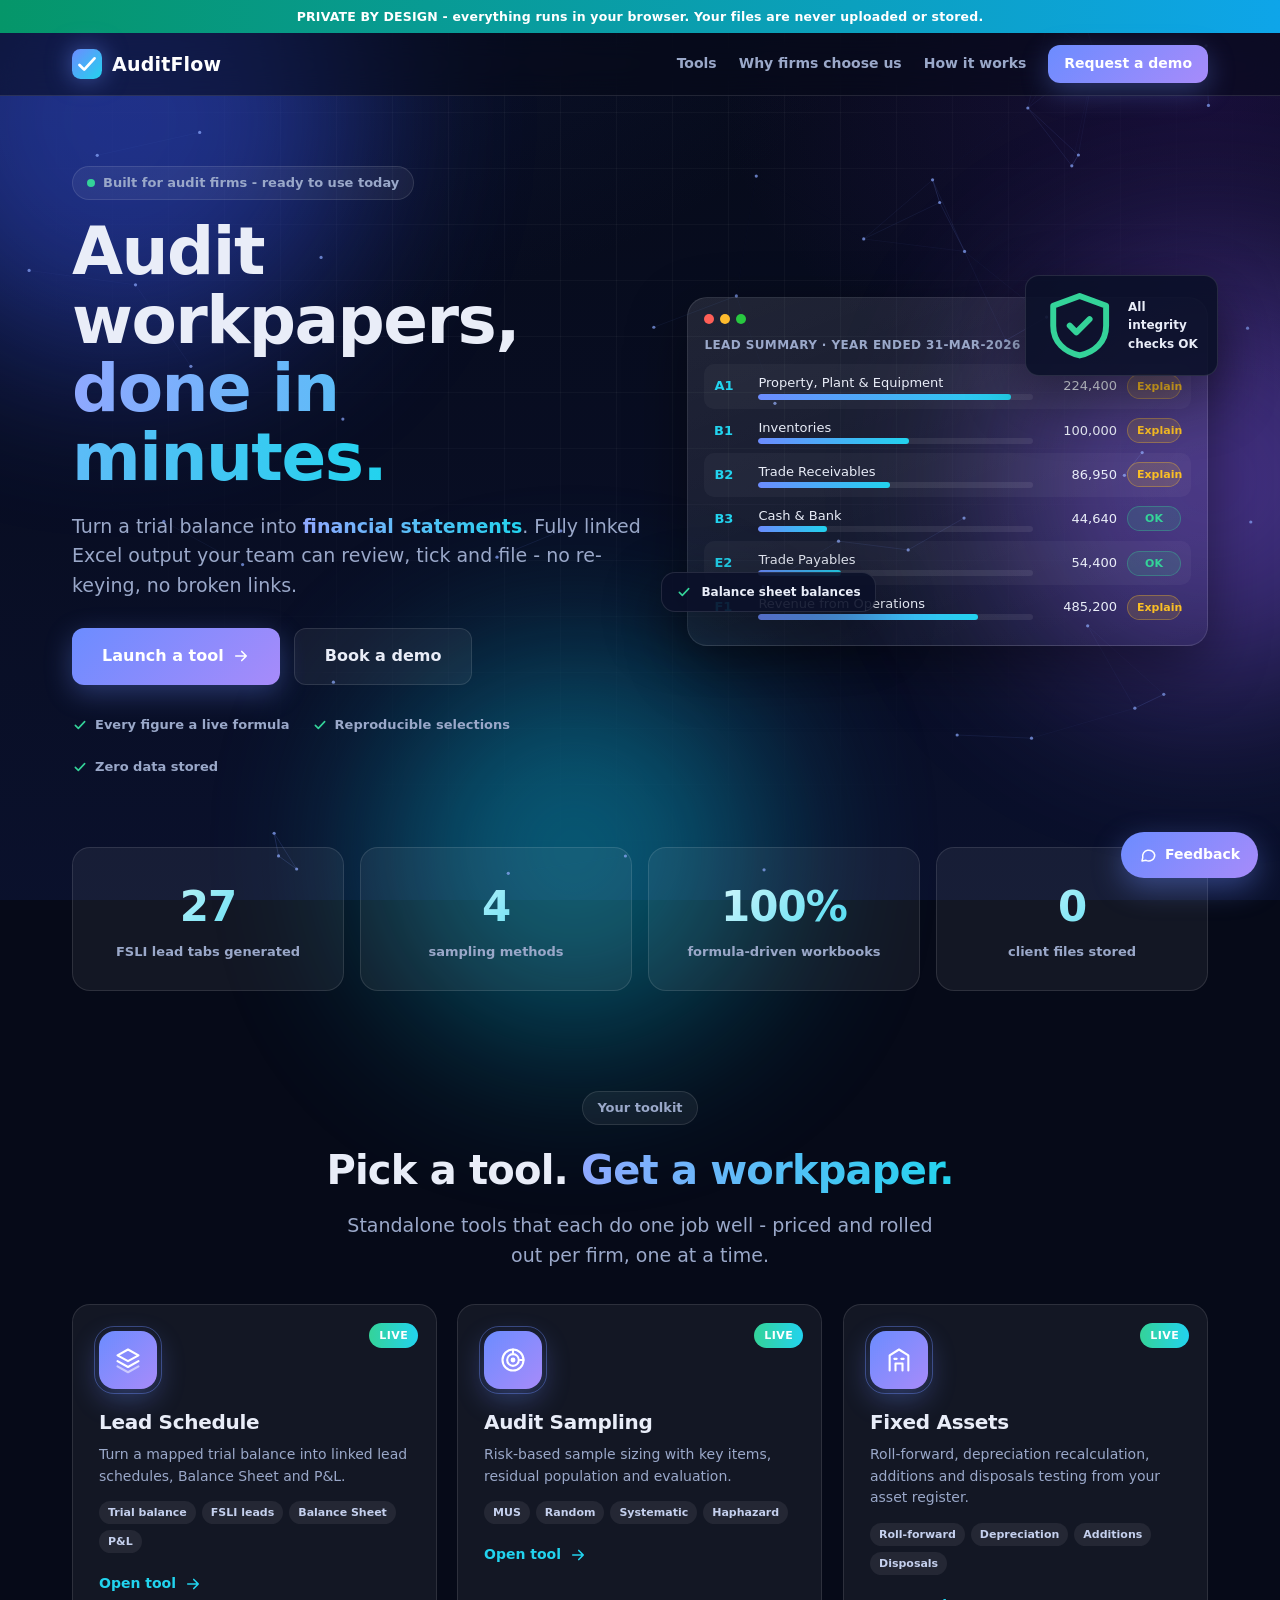
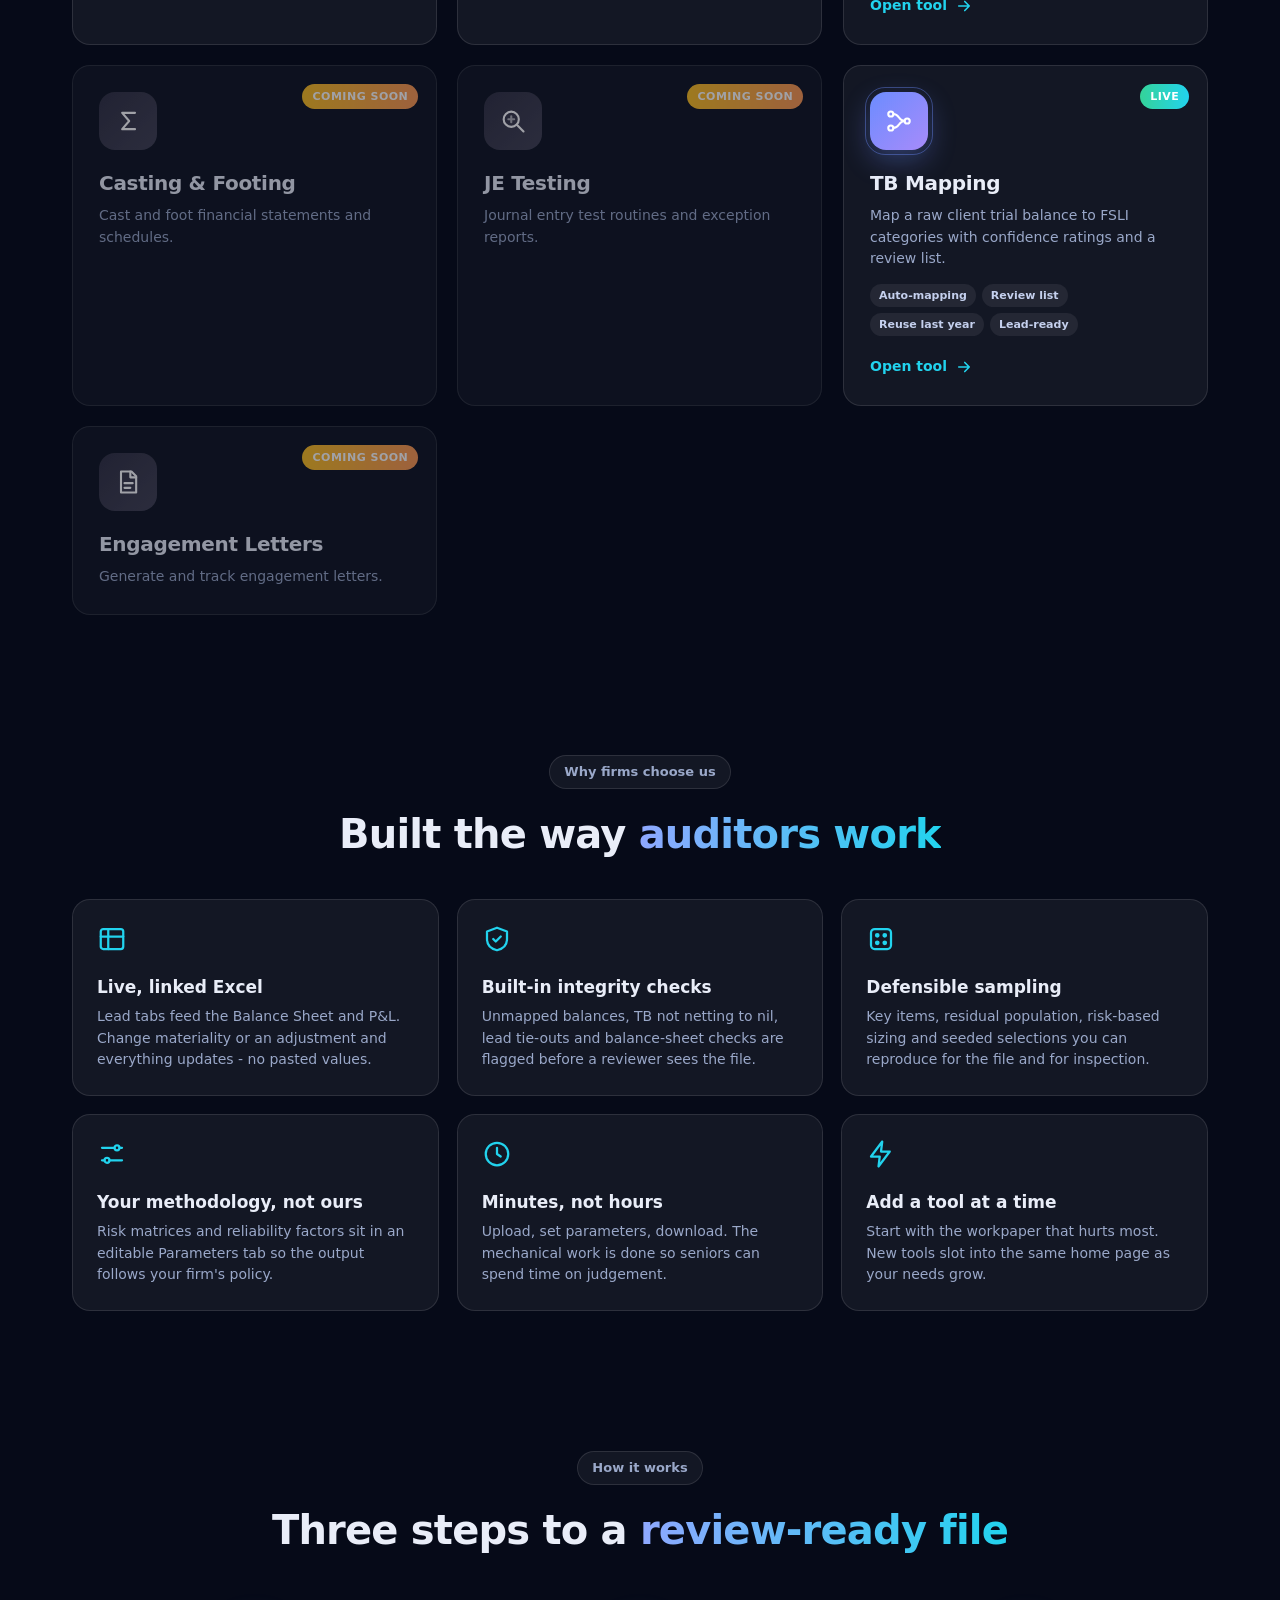
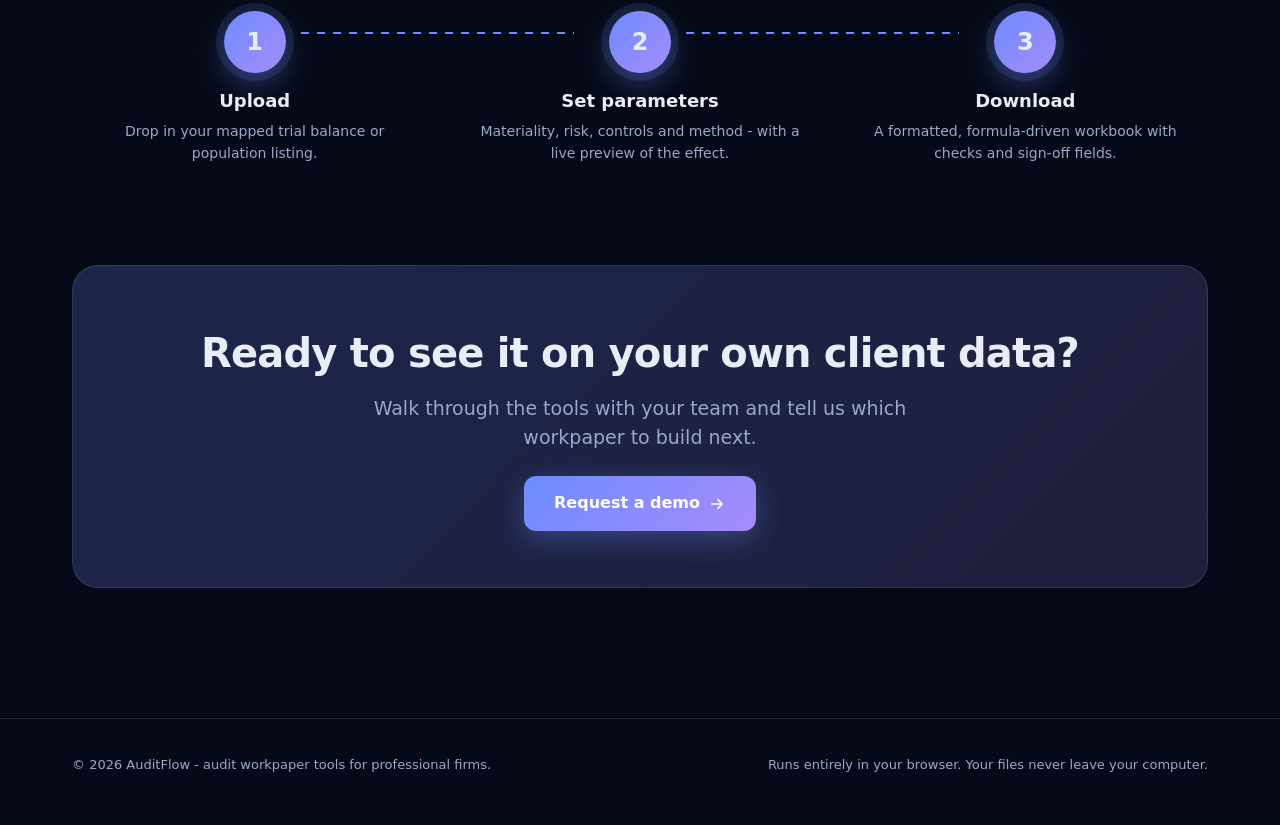
==== commit 07542cc5: "Update index.html" ====
--- a/index.html
+++ b/index.html
@@ -5,7 +5,7 @@
 <div class="trialbar" style="background:linear-gradient(90deg,#059669,#0ea5e9)">PRIVATE BY DESIGN - everything runs in your browser. Your files are never uploaded or stored.</div>
 <header class="nav"><div class="in"><a class="logo" href="index.html"><svg width="30" height="30" viewBox="0 0 32 32"><defs><linearGradient id="lg" x1="0" y1="0" x2="1" y2="1"><stop offset="0" stop-color="#6c8cff"/><stop offset="1" stop-color="#22d3ee"/></linearGradient></defs><rect width="32" height="32" rx="9" fill="url(#lg)"/><path d="M8 17l5 5 11-12" fill="none" stroke="#fff" stroke-width="3" stroke-linecap="round" stroke-linejoin="round"/></svg> AuditFlow</a>
  <nav class="links"><a href="index.html#tools">Tools</a><a href="index.html#why">Why firms choose us</a><a href="index.html#how">How it works</a>
- <a class="btn sm" href="mailto:hello@yourfirm.com?subject=Demo%20request">Request a demo</a></nav></div></header>
+ <a class="btn sm" href="mailto:ca.mayankchopra@gmail.com?subject=Demo%20request">Request a demo</a></nav></div></header>
 
 <section class="hero"><div class="wrap g">
  <div>
@@ -13,7 +13,7 @@
   <h1 class="rv d1">Audit workpapers,<br><span class="grad">done in minutes.</span></h1>
   <p class="lead rv d2">Turn a trial balance into <b class="grad word" id="word" data-words='["lead schedules","financial statements","audit samples","review-ready files"]'>lead schedules</b>.
    Fully linked Excel output your team can review, tick and file - no re-keying, no broken links.</p>
-  <div class="cta-row rv d3"><a class="btn lg" href="#tools">Launch a tool <svg viewBox="0 0 24 24" width="18" height="18" fill="none" stroke="currentColor" stroke-width="2.2" stroke-linecap="round" stroke-linejoin="round"><path d="M5 12h14M13 6l6 6-6 6"/></svg></a><a class="btn ghost lg" href="mailto:hello@yourfirm.com?subject=Demo%20request">Book a demo</a></div>
+  <div class="cta-row rv d3"><a class="btn lg" href="#tools">Launch a tool <svg viewBox="0 0 24 24" width="18" height="18" fill="none" stroke="currentColor" stroke-width="2.2" stroke-linecap="round" stroke-linejoin="round"><path d="M5 12h14M13 6l6 6-6 6"/></svg></a><a class="btn ghost lg" href="mailto:ca.mayankchopra@gmail.com?subject=Demo%20request">Book a demo</a></div>
   <div class="trust rv d4"><span><svg viewBox="0 0 24 24" width="16" height="16" fill="none" stroke="currentColor" stroke-width="2.4" stroke-linecap="round" stroke-linejoin="round"><path d="M5 12.5l4.5 4.5L19 7"/></svg> Every figure a live formula</span><span><svg viewBox="0 0 24 24" width="16" height="16" fill="none" stroke="currentColor" stroke-width="2.4" stroke-linecap="round" stroke-linejoin="round"><path d="M5 12.5l4.5 4.5L19 7"/></svg> Reproducible selections</span><span><svg viewBox="0 0 24 24" width="16" height="16" fill="none" stroke="currentColor" stroke-width="2.4" stroke-linecap="round" stroke-linejoin="round"><path d="M5 12.5l4.5 4.5L19 7"/></svg> Zero data stored</span></div>
  </div>
  <div class="rv d2" style="position:relative">
@@ -67,10 +67,10 @@
    
   </div>
  
-  <div class="card soon rv d6"><span class="badge">COMING SOON</span>
-   <div class="ic"><svg viewBox="0 0 24 24" fill="none" stroke="currentColor" stroke-width="1.8" stroke-linecap="round" stroke-linejoin="round"><circle cx="5" cy="6" r="2.2"/><circle cx="5" cy="18" r="2.2"/><circle cx="19" cy="12" r="2.2"/><path d="M7 6c6 0 4 6 10 6M7 18c6 0 4-6 10-6"/></svg></div><h3>TB Mapping</h3><p>Map client ledgers to standard FSLI categories.</p>
-   
-  </div>
+  <a class="card rv d6" href="tb-mapping.html"><span class="badge live">LIVE</span>
+   <div class="ic"><svg viewBox="0 0 24 24" fill="none" stroke="currentColor" stroke-width="1.8" stroke-linecap="round" stroke-linejoin="round"><circle cx="5" cy="6" r="2.2"/><circle cx="5" cy="18" r="2.2"/><circle cx="19" cy="12" r="2.2"/><path d="M7 6c6 0 4 6 10 6M7 18c6 0 4-6 10-6"/></svg></div><h3>TB Mapping</h3><p>Map a raw client trial balance to FSLI categories with confidence ratings and a review list.</p>
+   <div class="tags"><span>Auto-mapping</span><span>Review list</span><span>Reuse last year</span><span>Lead-ready</span></div><span class="go">Open tool <svg viewBox="0 0 24 24" width="18" height="18" fill="none" stroke="currentColor" stroke-width="2.2" stroke-linecap="round" stroke-linejoin="round"><path d="M5 12h14M13 6l6 6-6 6"/></svg></span>
+  </a>
  
   <div class="card soon rv d7"><span class="badge">COMING SOON</span>
    <div class="ic"><svg viewBox="0 0 24 24" fill="none" stroke="currentColor" stroke-width="1.8" stroke-linecap="round" stroke-linejoin="round"><path d="M6 3h9l4 4v14H6z"/><path d="M14 3v5h5M9 13h7M9 17h5"/></svg></div><h3>Engagement Letters</h3><p>Generate and track engagement letters.</p>
@@ -103,7 +103,7 @@
 
 <section style="padding-top:20px"><div class="wrap"><div class="ctab rv">
  <h2>Ready to see it on your own client data?</h2><p class="lead" style="margin:0 auto 24px">Walk through the tools with your team and tell us which workpaper to build next.</p>
- <a class="btn lg" href="mailto:hello@yourfirm.com?subject=Demo%20request">Request a demo <svg viewBox="0 0 24 24" width="18" height="18" fill="none" stroke="currentColor" stroke-width="2.2" stroke-linecap="round" stroke-linejoin="round"><path d="M5 12h14M13 6l6 6-6 6"/></svg></a></div></div></section>
+ <a class="btn lg" href="mailto:ca.mayankchopra@gmail.com?subject=Demo%20request">Request a demo <svg viewBox="0 0 24 24" width="18" height="18" fill="none" stroke="currentColor" stroke-width="2.2" stroke-linecap="round" stroke-linejoin="round"><path d="M5 12h14M13 6l6 6-6 6"/></svg></a></div></div></section>
 
 <footer><div class="wrap in"><span>&copy; 2026 AuditFlow - audit workpaper tools for professional firms.</span>
 <span>Runs entirely in your browser. Your files never leave your computer.</span></div></footer>
@@ -119,4 +119,4 @@
  <div style="display:flex;gap:10px;margin-top:16px"><button class="btn" id="fbsend" type="button" style="flex:1;justify-content:center">Send feedback</button><button class="btn ghost" id="fbclose" type="button">Close</button></div>
 </div></div>
 <script src="assets/config.js"></script>
-<script src="assets/app.js"></script></body></html>+<script src="assets/app.js"></script></body></html>
--- a/assets/app.css
+++ b/assets/app.css
@@ -0,0 +1,241 @@
+:root{
+  --bg:#060a18;--bg2:#0b1230;--card:rgba(255,255,255,.055);--card2:rgba(255,255,255,.09);--bd:rgba(255,255,255,.11);
+  --tx:#e9edf8;--mu:#9aa8c9;--ac:#6c8cff;--ac2:#22d3ee;--ac3:#a78bfa;--ok:#34d399;--wa:#fbbf24;--bad:#fb7185;
+  --r:18px;--sh:0 20px 60px rgba(0,0,0,.45);
+}
+*{box-sizing:border-box}
+html{scroll-behavior:smooth}
+body{margin:0;font-family:Inter,"Segoe UI",system-ui,-apple-system,Roboto,Arial,sans-serif;color:var(--tx);background:var(--bg);
+  min-height:100vh;overflow-x:hidden;line-height:1.55}
+a{color:var(--ac2);text-decoration:none}a:hover{text-decoration:underline}
+/* ---------- animated backdrop */
+.bg{position:fixed;inset:0;z-index:-2;background:radial-gradient(1200px 700px at 15% -10%,#1b2a6b55,transparent 60%),
+  radial-gradient(900px 600px at 95% 10%,#4b1d8f44,transparent 55%),linear-gradient(180deg,var(--bg),var(--bg2) 120%)}
+.bg::after{content:"";position:absolute;inset:0;background-image:linear-gradient(rgba(255,255,255,.035) 1px,transparent 1px),
+  linear-gradient(90deg,rgba(255,255,255,.035) 1px,transparent 1px);background-size:56px 56px;
+  mask-image:radial-gradient(ellipse at 50% 20%,#000 20%,transparent 75%)}
+.blob{position:fixed;z-index:-1;border-radius:50%;filter:blur(90px);opacity:.45;animation:float 18s ease-in-out infinite}
+.b1{width:480px;height:480px;background:#3b5bff;top:-120px;left:-120px}
+.b2{width:420px;height:420px;background:#8b5cf6;top:30%;right:-140px;animation-delay:-6s}
+.b3{width:380px;height:380px;background:#06b6d4;bottom:-140px;left:30%;animation-delay:-11s}
+@keyframes float{0%,100%{transform:translate(0,0) scale(1)}33%{transform:translate(40px,-30px) scale(1.08)}66%{transform:translate(-30px,40px) scale(.95)}}
+#net{position:fixed;inset:0;z-index:-1;pointer-events:none}
+/* ---------- nav */
+.nav{position:sticky;top:0;z-index:50;backdrop-filter:blur(14px);background:rgba(6,10,24,.55);border-bottom:1px solid var(--bd)}
+.nav .in{max-width:1180px;margin:0 auto;padding:12px 22px;display:flex;align-items:center;gap:26px}
+.logo{display:flex;align-items:center;gap:10px;font-weight:800;font-size:19px;color:#fff;letter-spacing:.2px}
+.logo:hover{text-decoration:none}
+.logo svg{filter:drop-shadow(0 0 12px #6c8cff88)}
+.nav .links{display:flex;gap:22px;margin-left:auto;align-items:center}
+.nav .links a{color:var(--mu);font-size:14px;font-weight:600;transition:.2s}.nav .links a:hover{color:#fff;text-decoration:none}
+@media(max-width:760px){.nav .links a:not(.btn){display:none}}
+/* ---------- buttons */
+.btn{position:relative;display:inline-flex;align-items:center;gap:8px;border:0;cursor:pointer;font:inherit;font-weight:700;
+  padding:12px 22px;border-radius:12px;color:#fff;background:linear-gradient(135deg,var(--ac),var(--ac3));overflow:hidden;
+  box-shadow:0 8px 28px #6c8cff55;transition:transform .2s,box-shadow .2s}
+.btn:hover{transform:translateY(-2px);box-shadow:0 14px 36px #6c8cff77;text-decoration:none}
+.btn::after{content:"";position:absolute;top:0;left:-120%;width:60%;height:100%;background:linear-gradient(100deg,transparent,rgba(255,255,255,.35),transparent);
+  transform:skewX(-20deg);animation:shine 3.4s ease-in-out infinite}
+@keyframes shine{0%,55%{left:-120%}100%{left:160%}}
+.btn.ghost{background:var(--card);border:1px solid var(--bd);box-shadow:none;color:var(--tx)}
+.btn.ghost::after{display:none}.btn.sm{padding:8px 16px;font-size:14px}.btn.lg{padding:15px 30px;font-size:16px}
+/* ---------- layout / reveal */
+.wrap{max-width:1180px;margin:0 auto;padding:0 22px}
+section{padding:70px 0}
+.rv{opacity:0;transform:translateY(28px);transition:opacity .8s cubic-bezier(.2,.7,.2,1),transform .8s cubic-bezier(.2,.7,.2,1)}
+.rv.in{opacity:1;transform:none}
+.d1{transition-delay:.08s}.d2{transition-delay:.16s}.d3{transition-delay:.24s}.d4{transition-delay:.32s}.d5{transition-delay:.4s}
+.pill{display:inline-flex;gap:8px;align-items:center;padding:6px 14px;border-radius:99px;background:var(--card);border:1px solid var(--bd);
+  color:var(--mu);font-size:13px;font-weight:600}
+.pill i{width:8px;height:8px;border-radius:50%;background:var(--ok);box-shadow:0 0 0 0 #34d39988;animation:ping 2s infinite}
+@keyframes ping{70%{box-shadow:0 0 0 10px #34d39900}100%{box-shadow:0 0 0 0 #34d39900}}
+.grad{background:linear-gradient(90deg,#8fa8ff,#22d3ee,#a78bfa,#8fa8ff);background-size:300% 100%;-webkit-background-clip:text;background-clip:text;
+  color:transparent;animation:gmove 7s linear infinite}
+@keyframes gmove{to{background-position:300% 0}}
+h1{font-size:clamp(36px,6vw,66px);line-height:1.04;margin:18px 0;letter-spacing:-1.5px;font-weight:800}
+h2{font-size:clamp(26px,3.6vw,40px);letter-spacing:-.8px;margin:0 0 10px;font-weight:800}
+.lead{color:var(--mu);font-size:clamp(16px,1.6vw,19px);max-width:620px}
+.center{text-align:center}.center .lead{margin:0 auto}
+/* ---------- hero */
+.hero{padding:70px 0 40px}
+.hero .g{display:grid;grid-template-columns:1.05fr .95fr;gap:40px;align-items:center}
+@media(max-width:940px){.hero .g{grid-template-columns:1fr}}
+.word{display:inline-block;min-width:1ch;animation:wordin .6s cubic-bezier(.2,.7,.2,1)}
+@keyframes wordin{from{opacity:0;transform:translateY(18px) scale(.96);filter:blur(6px)}to{opacity:1;transform:none;filter:none}}
+.cta-row{display:flex;gap:14px;flex-wrap:wrap;margin-top:28px}
+.trust{display:flex;gap:22px;flex-wrap:wrap;margin-top:30px;color:var(--mu);font-size:13px;font-weight:600}
+.trust span{display:flex;align-items:center;gap:7px}.trust svg{color:var(--ok)}
+/* mock window */
+.mock{position:relative;background:linear-gradient(160deg,rgba(255,255,255,.1),rgba(255,255,255,.03));border:1px solid var(--bd);border-radius:20px;
+  box-shadow:var(--sh);padding:16px;animation:bob 7s ease-in-out infinite;transform-style:preserve-3d}
+@keyframes bob{0%,100%{transform:translateY(0) rotate(-.6deg)}50%{transform:translateY(-14px) rotate(.6deg)}}
+.mock .bar{display:flex;gap:6px;margin-bottom:12px}.mock .bar i{width:10px;height:10px;border-radius:50%;background:#ff5f57}
+.mock .bar i:nth-child(2){background:#febc2e}.mock .bar i:nth-child(3){background:#28c840}
+.mock .t{font-size:12px;color:var(--mu);margin:0 0 10px;font-weight:600;letter-spacing:.4px;text-transform:uppercase}
+.mrow{display:grid;grid-template-columns:34px 1fr 74px 54px;gap:10px;align-items:center;padding:9px 10px;border-radius:10px;font-size:13px;
+  opacity:0;animation:rowin .6s forwards}
+.mrow:nth-child(odd){background:rgba(255,255,255,.04)}
+.mrow b{color:var(--ac2);font-weight:700}.mrow .n{text-align:right;font-variant-numeric:tabular-nums}
+.bargraph{height:6px;border-radius:9px;background:rgba(255,255,255,.08);overflow:hidden}
+.bargraph i{display:block;height:100%;width:0;border-radius:9px;background:linear-gradient(90deg,var(--ac),var(--ac2));animation:fill 1.6s .6s forwards cubic-bezier(.2,.7,.2,1)}
+@keyframes rowin{to{opacity:1}}@keyframes fill{to{width:var(--w)}}
+.chip{font-size:11px;font-weight:700;padding:3px 9px;border-radius:99px;text-align:center}
+.chip.ok{background:#34d39922;color:var(--ok);border:1px solid #34d39955}.chip.ex{background:#fbbf2422;color:var(--wa);border:1px solid #fbbf2455}
+.float-chip{position:absolute;background:rgba(10,16,40,.9);border:1px solid var(--bd);border-radius:14px;padding:10px 14px;font-size:12px;font-weight:700;
+  display:flex;gap:9px;align-items:center;box-shadow:var(--sh);animation:bob2 5s ease-in-out infinite}
+.float-chip.a{left:-26px;bottom:34px}.float-chip.b{right:-18px;top:62px;animation-delay:-2s}
+.float-chip svg{color:var(--ok)}
+@keyframes bob2{0%,100%{transform:translateY(0)}50%{transform:translateY(-10px)}}
+@media(max-width:600px){.float-chip.a{left:-6px}.float-chip.b{right:-6px}}
+/* ---------- stats */
+.stats{display:grid;grid-template-columns:repeat(4,1fr);gap:16px}
+@media(max-width:760px){.stats{grid-template-columns:repeat(2,1fr)}}
+.stat{padding:26px 18px;text-align:center;border-radius:var(--r);background:var(--card);border:1px solid var(--bd)}
+.stat b{display:block;font-size:42px;font-weight:800;letter-spacing:-1px;background:linear-gradient(135deg,#fff,var(--ac2));-webkit-background-clip:text;background-clip:text;color:transparent}
+.stat span{color:var(--mu);font-size:13px;font-weight:600}
+/* ---------- tool cards */
+.tools{display:grid;grid-template-columns:repeat(auto-fill,minmax(270px,1fr));gap:20px;margin-top:34px}
+.card{position:relative;border-radius:var(--r);background:var(--card);border:1px solid var(--bd);padding:26px;overflow:hidden;
+  transition:transform .25s ease,border-color .25s,box-shadow .25s;transform-style:preserve-3d;will-change:transform}
+.card::before{content:"";position:absolute;inset:0;background:radial-gradient(380px circle at var(--mx,50%) var(--my,0%),rgba(108,140,255,.22),transparent 45%);
+  opacity:0;transition:opacity .3s;pointer-events:none}
+.card:hover{border-color:rgba(108,140,255,.55);box-shadow:0 24px 60px rgba(40,70,200,.28)}
+.card:hover::before{opacity:1}
+a.card{color:inherit;display:block}a.card:hover{text-decoration:none}
+.ic{width:58px;height:58px;border-radius:16px;display:grid;place-items:center;margin-bottom:18px;color:#fff;position:relative;
+  background:linear-gradient(135deg,var(--ac),var(--ac3));box-shadow:0 10px 28px #6c8cff55}
+.ic::after{content:"";position:absolute;inset:-5px;border-radius:20px;border:1.5px solid #6c8cff66;animation:ring 2.8s infinite}
+@keyframes ring{0%{transform:scale(.92);opacity:.9}100%{transform:scale(1.25);opacity:0}}
+.ic svg{width:28px;height:28px}
+.card h3{margin:0 0 6px;font-size:20px;letter-spacing:-.3px}.card p{margin:0;color:var(--mu);font-size:14px}
+.tags{display:flex;gap:6px;flex-wrap:wrap;margin:14px 0 18px}.tags span{font-size:11px;font-weight:700;padding:3px 9px;border-radius:99px;background:rgba(255,255,255,.07);color:#c5d0ee}
+.go{display:inline-flex;align-items:center;gap:8px;font-weight:700;color:var(--ac2);font-size:14px}
+.go svg{transition:transform .25s}.card:hover .go svg{transform:translateX(6px)}
+.card.soon{opacity:.62}.card.soon .ic{background:linear-gradient(135deg,#334,#445);box-shadow:none}.card.soon .ic::after{display:none}
+.badge{position:absolute;top:18px;right:18px;font-size:11px;font-weight:800;letter-spacing:.5px;padding:4px 10px;border-radius:99px;color:#fff;
+  background:linear-gradient(90deg,#fbbf24,#fb7185);background-size:200%;animation:gmove 4s linear infinite}
+.badge.live{background:linear-gradient(90deg,#34d399,#22d3ee)}
+/* ---------- features / steps */
+.feats{display:grid;grid-template-columns:repeat(auto-fit,minmax(280px,1fr));gap:18px;margin-top:34px}
+.feat{padding:24px;border-radius:var(--r);background:var(--card);border:1px solid var(--bd);transition:.25s}
+.feat:hover{transform:translateY(-6px);background:var(--card2)}
+.feat svg{width:30px;height:30px;color:var(--ac2);margin-bottom:12px}.feat h4{margin:0 0 6px;font-size:17px}.feat p{margin:0;color:var(--mu);font-size:14px}
+.steps{display:grid;grid-template-columns:repeat(3,1fr);gap:20px;margin-top:40px;position:relative}
+@media(max-width:800px){.steps{grid-template-columns:1fr}}
+.step{text-align:center;padding:10px 20px;position:relative}
+.step .no{width:62px;height:62px;border-radius:50%;margin:0 auto 14px;display:grid;place-items:center;font-size:24px;font-weight:800;
+  background:linear-gradient(135deg,var(--ac),var(--ac3));box-shadow:0 0 0 8px #6c8cff22,0 12px 30px #6c8cff55;animation:pulse 3s infinite}
+@keyframes pulse{50%{box-shadow:0 0 0 14px #6c8cff11,0 12px 30px #6c8cff55}}
+.step h4{margin:0 0 6px;font-size:18px}.step p{margin:0;color:var(--mu);font-size:14px}
+@media(min-width:801px){.step:not(:last-child)::after{content:"";position:absolute;top:31px;left:calc(50% + 46px);width:calc(100% - 92px);height:2px;
+  background:repeating-linear-gradient(90deg,var(--ac) 0 8px,transparent 8px 16px);animation:dash 1.2s linear infinite;background-size:16px 2px}}
+@keyframes dash{to{background-position:16px 0}}
+/* ---------- CTA / footer */
+.ctab{border-radius:26px;padding:56px 28px;text-align:center;border:1px solid var(--bd);position:relative;overflow:hidden;
+  background:linear-gradient(135deg,rgba(108,140,255,.22),rgba(167,139,250,.16),rgba(34,211,238,.12));background-size:200% 200%;animation:gmove2 9s ease infinite}
+@keyframes gmove2{50%{background-position:100% 50%}}
+footer{padding:36px 0 50px;color:var(--mu);font-size:13px;border-top:1px solid var(--bd);margin-top:60px}
+footer .in{display:flex;justify-content:space-between;gap:16px;flex-wrap:wrap}
+/* ---------- tool pages */
+.crumb{font-size:13px;color:var(--mu);font-weight:600;margin-bottom:6px}.crumb a{color:var(--mu)}.crumb a:hover{color:#fff}
+.phead{padding:44px 0 10px}.phead h1{font-size:clamp(30px,4.4vw,48px);margin:8px 0 8px}
+.layout{display:grid;grid-template-columns:minmax(0,1fr) 340px;gap:26px;align-items:start;padding:20px 0 60px}
+@media(max-width:980px){.layout{grid-template-columns:1fr}}
+.side{position:sticky;top:84px;display:grid;gap:18px}
+@media(max-width:980px){.side{position:static}}
+.panel{border-radius:var(--r);background:var(--card);border:1px solid var(--bd);padding:24px;margin-bottom:18px;backdrop-filter:blur(8px)}
+.panel>h3{margin:0 0 4px;display:flex;align-items:center;gap:12px;font-size:18px}
+.panel>h3 .sn{width:30px;height:30px;border-radius:50%;display:grid;place-items:center;font-size:14px;background:linear-gradient(135deg,var(--ac),var(--ac3));box-shadow:0 6px 16px #6c8cff55}
+.panel .sub{color:var(--mu);font-size:13px;margin:0 0 6px}
+label.f{display:block;font-size:12.5px;font-weight:700;color:#c7d2ee;margin:16px 0 6px;letter-spacing:.2px}
+.hint{font-size:12px;color:var(--mu);margin-top:5px}
+input[type=text],input[type=number],input[type=date],input:not([type]),select,textarea{width:100%;padding:12px 14px;border-radius:12px;color:var(--tx);font:inherit;font-size:14.5px;
+  background:rgba(8,12,30,.65);border:1px solid var(--bd);outline:none;transition:.2s;color-scheme:dark}
+input:focus,select:focus,textarea:focus{border-color:var(--ac);box-shadow:0 0 0 4px #6c8cff2e}
+.two{display:grid;grid-template-columns:1fr 1fr;gap:14px}@media(max-width:620px){.two{grid-template-columns:1fr}}
+.drop{position:relative;display:block;border:2px dashed rgba(255,255,255,.22);border-radius:16px;padding:30px 20px;text-align:center;cursor:pointer;
+  transition:.25s;background:rgba(255,255,255,.025)}
+.drop:hover,.drop.over{border-color:var(--ac2);background:rgba(34,211,238,.07);transform:scale(1.01)}
+.drop input{position:absolute;inset:0;width:100%;height:100%;opacity:0;cursor:pointer}
+.drop .up{width:54px;height:54px;margin:0 auto 10px;border-radius:50%;display:grid;place-items:center;background:linear-gradient(135deg,var(--ac),var(--ac2));
+  animation:bob2 3s ease-in-out infinite}
+.drop b{display:block;font-size:15px}.drop span{color:var(--mu);font-size:12.5px}
+.drop.has{border-style:solid;border-color:var(--ok);background:rgba(52,211,153,.07)}
+.drop.has .up{background:linear-gradient(135deg,#10b981,#34d399);animation:pop .5s}
+@keyframes pop{0%{transform:scale(.4)}70%{transform:scale(1.15)}100%{transform:scale(1)}}
+.seg{display:flex;flex-wrap:wrap;gap:6px;padding:5px;border-radius:14px;background:rgba(8,12,30,.65);border:1px solid var(--bd)}
+.seg label{flex:1 1 auto;cursor:pointer;margin:0}.seg input{position:absolute;opacity:0;pointer-events:none}
+.seg span{display:block;text-align:center;padding:9px 12px;border-radius:10px;font-size:13px;font-weight:700;color:var(--mu);transition:.2s;white-space:nowrap}
+.seg span:hover{color:#fff;background:rgba(255,255,255,.06)}
+.seg input:checked+span{color:#fff;background:linear-gradient(135deg,var(--ac),var(--ac3));box-shadow:0 6px 18px #6c8cff55}
+.seg input:focus-visible+span{outline:2px solid var(--ac2)}
+.toggle{display:flex;align-items:center;gap:12px;margin-top:16px;cursor:pointer;font-size:14px;color:#d4dcf2}
+.toggle input{position:absolute;opacity:0}
+.toggle i{position:relative;width:44px;height:25px;border-radius:99px;background:rgba(255,255,255,.14);transition:.25s;flex:none}
+.toggle i::after{content:"";position:absolute;top:3px;left:3px;width:19px;height:19px;border-radius:50%;background:#fff;transition:.25s}
+.toggle input:checked+i{background:linear-gradient(135deg,var(--ac),var(--ac3))}.toggle input:checked+i::after{left:22px}
+.mgrid{display:grid;grid-template-columns:repeat(auto-fit,minmax(190px,1fr));gap:12px;margin-top:6px}
+.mc{position:relative;cursor:pointer;display:block;border-radius:14px;padding:16px;background:rgba(8,12,30,.55);border:1px solid var(--bd);transition:.25s}
+.mc input{position:absolute;opacity:0}.mc:hover{transform:translateY(-3px);border-color:#6c8cff88}
+.mc b{display:block;font-size:15px;margin-bottom:4px}.mc span{font-size:12px;color:var(--mu)}
+.mc:has(input:checked){border-color:var(--ac);background:linear-gradient(160deg,rgba(108,140,255,.25),rgba(167,139,250,.12));box-shadow:0 10px 30px #6c8cff33}
+.mc:has(input:checked)::after{content:"\2713";position:absolute;top:10px;right:12px;width:22px;height:22px;border-radius:50%;display:grid;place-items:center;
+  font-size:13px;font-weight:800;background:var(--ok);color:#052;animation:pop .4s}
+.submit{width:100%;justify-content:center;margin-top:8px;padding:17px;font-size:17px}
+.err{display:none;margin-bottom:16px;padding:14px 18px;border-radius:14px;background:rgba(251,113,133,.12);border:1px solid rgba(251,113,133,.45);color:#ffc9d1;font-size:14px}
+.err.show{display:block;animation:shake .5s}
+@keyframes shake{20%,60%{transform:translateX(-8px)}40%,80%{transform:translateX(8px)}}
+.sidecard h4{margin:0 0 12px;font-size:15px}
+.ul{list-style:none;margin:0;padding:0;display:grid;gap:9px}
+.ul li{display:flex;gap:10px;font-size:13.5px;color:#cdd7f1;opacity:0;animation:rowin .5s forwards}
+.ul li svg{flex:none;color:var(--ok);margin-top:2px}
+.ul li:nth-child(1){animation-delay:.2s}.ul li:nth-child(2){animation-delay:.35s}.ul li:nth-child(3){animation-delay:.5s}.ul li:nth-child(4){animation-delay:.65s}
+.ul li:nth-child(5){animation-delay:.8s}.ul li:nth-child(6){animation-delay:.95s}.ul li:nth-child(7){animation-delay:1.1s}
+/* gauge */
+.gauge{display:flex;gap:18px;align-items:center}
+.ringw{position:relative;width:104px;height:104px;flex:none}.ringw svg{transform:rotate(-90deg)}
+.ringw circle{fill:none;stroke-width:9;stroke-linecap:round}
+.ringw .bgc{stroke:rgba(255,255,255,.09)}.ringw .fgc{stroke:url(#gg);transition:stroke-dashoffset 1s cubic-bezier(.2,.7,.2,1)}
+.ringw b{position:absolute;inset:0;display:grid;place-items:center;font-size:22px}
+.kv{display:grid;gap:8px;font-size:13px;flex:1}.kv div{display:flex;justify-content:space-between;border-bottom:1px dashed rgba(255,255,255,.1);padding-bottom:5px}
+.kv span{color:var(--mu)}.kv b{font-weight:700}
+.rmm{padding:3px 10px;border-radius:99px;font-size:12px;font-weight:800;transition:.3s}
+.rmm.High{background:#fb718533;color:#fda4af}.rmm.Moderate{background:#fbbf2433;color:#fde68a}.rmm.Low{background:#34d39933;color:#6ee7b7}
+/* overlay + modal */
+.ov{position:fixed;inset:0;z-index:200;display:none;place-items:center;background:rgba(4,7,18,.82);backdrop-filter:blur(10px)}
+.ov.show{display:grid;animation:fade .3s}
+@keyframes fade{from{opacity:0}}
+.mbox{width:min(460px,92vw);border-radius:24px;padding:34px 30px;text-align:center;background:linear-gradient(160deg,rgba(20,30,70,.95),rgba(10,16,40,.97));
+  border:1px solid var(--bd);box-shadow:var(--sh);animation:zoom .4s cubic-bezier(.2,.9,.3,1.2)}
+@keyframes zoom{from{opacity:0;transform:scale(.88) translateY(20px)}}
+.spin{width:84px;height:84px;margin:0 auto 18px;border-radius:50%;border:5px solid rgba(255,255,255,.1);border-top-color:var(--ac2);border-right-color:var(--ac);animation:rot 1s linear infinite}
+@keyframes rot{to{transform:rotate(360deg)}}
+.pbar{height:7px;border-radius:9px;background:rgba(255,255,255,.1);overflow:hidden;margin:18px 0 12px}
+.pbar i{display:block;height:100%;width:0;background:linear-gradient(90deg,var(--ac),var(--ac2),var(--ac3));background-size:200%;animation:gmove 1.4s linear infinite;transition:width .6s}
+.stl{display:grid;gap:7px;text-align:left;font-size:14px;margin-top:14px}
+.stl div{display:flex;gap:10px;align-items:center;color:var(--mu);transition:.3s}
+.stl div.act{color:#fff}.stl div.done{color:var(--ok)}
+.stl div::before{content:"";width:9px;height:9px;border-radius:50%;background:currentColor;opacity:.5;flex:none}
+.stl div.act::before{animation:ping 1s infinite;opacity:1;box-shadow:0 0 0 0 #fff8}.stl div.done::before{opacity:1}
+.okic{width:92px;height:92px;margin:0 auto 14px}
+.okic circle{fill:none;stroke:var(--ok);stroke-width:5;stroke-dasharray:290;stroke-dashoffset:290;animation:draw .7s forwards}
+.okic path{fill:none;stroke:var(--ok);stroke-width:6;stroke-linecap:round;stroke-linejoin:round;stroke-dasharray:60;stroke-dashoffset:60;animation:draw .5s .6s forwards}
+@keyframes draw{to{stroke-dashoffset:0}}
+.sum{display:grid;grid-template-columns:1fr 1fr;gap:10px;margin:18px 0 22px}
+.sum div{padding:12px;border-radius:12px;background:rgba(255,255,255,.06);font-size:12px;color:var(--mu)}
+.sum b{display:block;color:#fff;font-size:20px}
+.cf{position:fixed;top:-12px;width:9px;height:14px;z-index:300;pointer-events:none;animation:fall linear forwards}
+@keyframes fall{to{transform:translateY(105vh) rotate(720deg);opacity:.9}}
+@media(prefers-reduced-motion:reduce){*,*::before,*::after{animation:none!important;transition:none!important}.rv{opacity:1;transform:none}.mrow{opacity:1}.bargraph i{width:var(--w)}#net{display:none}}
+.nav .links a.btn{color:#fff}.nav .links a.btn:hover{color:#fff}
+.float-chip.b{top:-22px;right:-10px}
+@media(max-width:600px){.float-chip{display:none}}
+
+.trialbar{background:linear-gradient(90deg,#f59e0b,#ef4444);color:#fff;text-align:center;font-size:12.5px;font-weight:700;padding:7px 12px;letter-spacing:.2px}
+.fbbtn{position:fixed;right:22px;bottom:22px;z-index:90;display:flex;gap:8px;align-items:center;border:0;cursor:pointer;font:inherit;font-weight:700;font-size:14px;color:#fff;
+  padding:12px 18px;border-radius:99px;background:linear-gradient(135deg,var(--ac),var(--ac3));box-shadow:0 10px 30px #6c8cff66;transition:.2s}
+.fbbtn:hover{transform:translateY(-3px) scale(1.04)}
+.stars{display:flex;gap:4px;margin:8px 0 2px}
+.stars button{background:none;border:0;font-size:32px;line-height:1;cursor:pointer;color:rgba(255,255,255,.2);transition:.15s;padding:0 2px}
+.stars button.on{color:var(--wa);text-shadow:0 0 14px #fbbf2488;transform:scale(1.12)}
+textarea{resize:vertical}
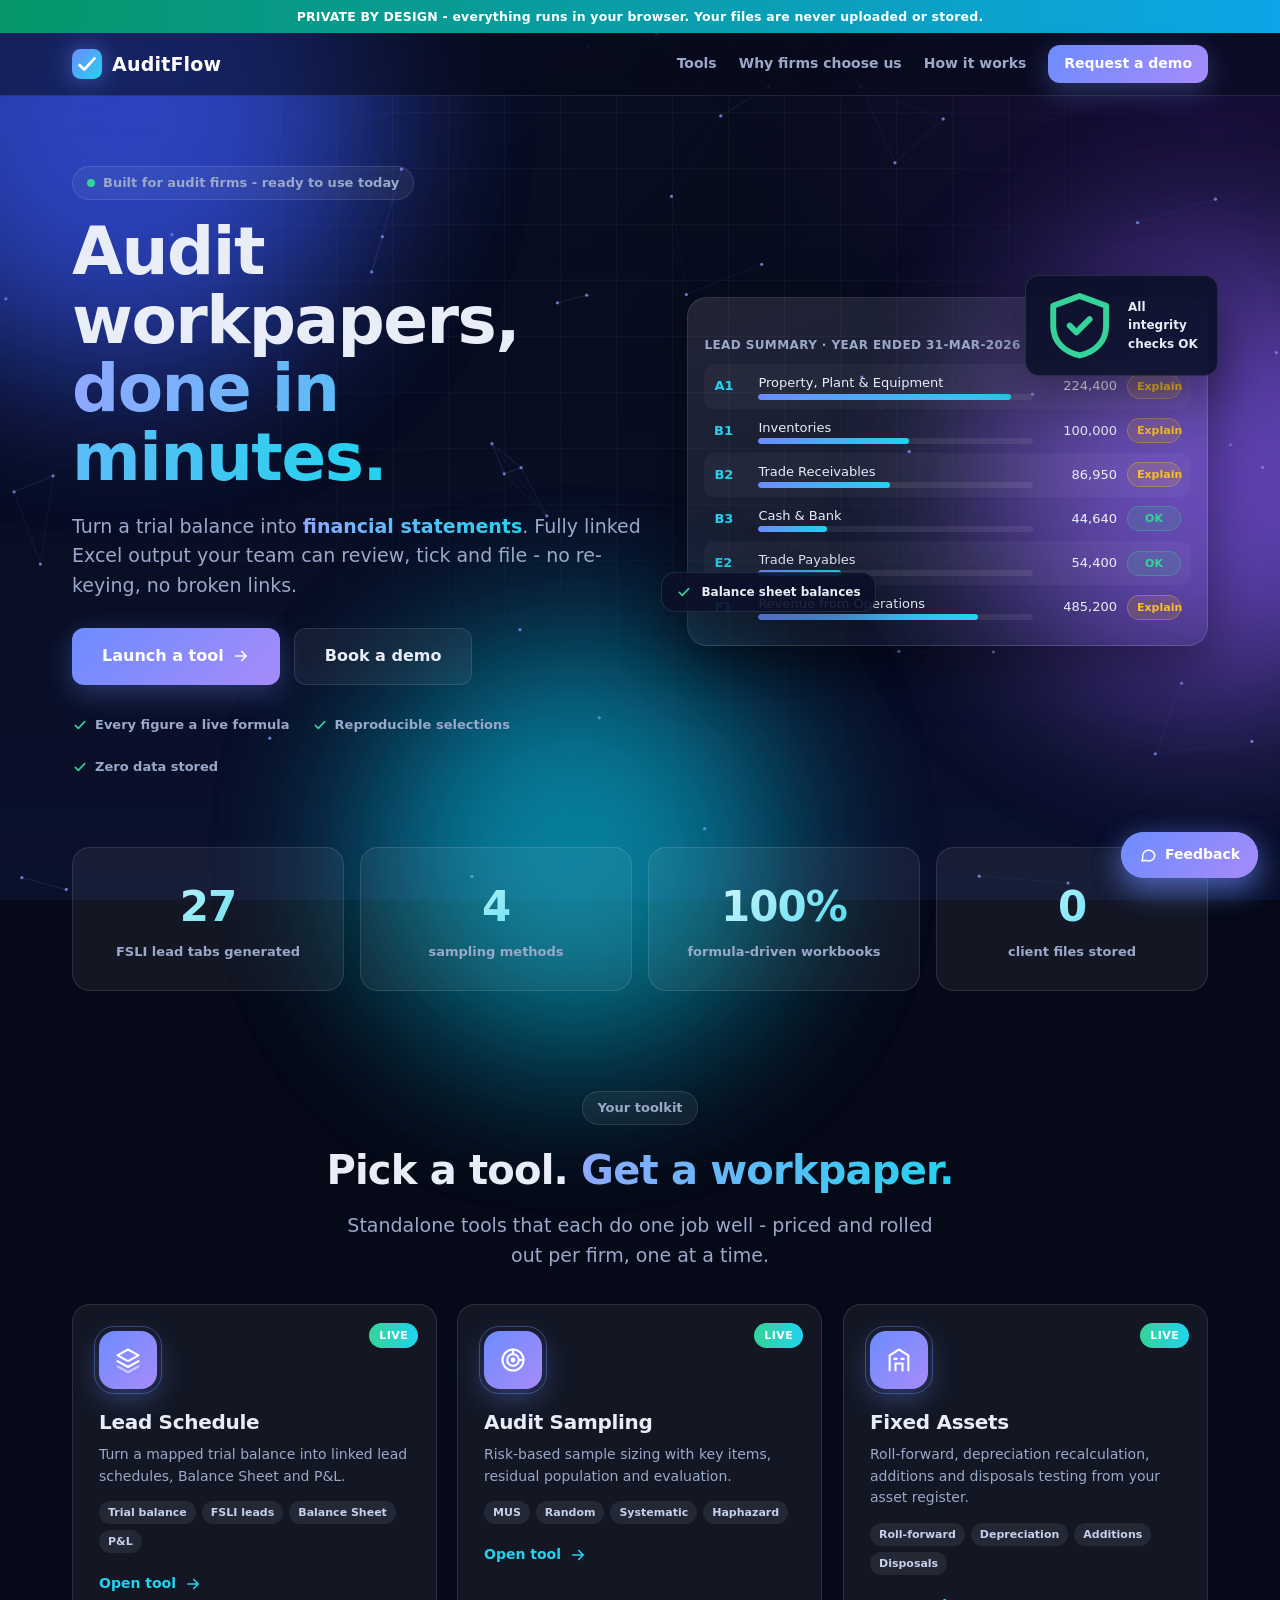
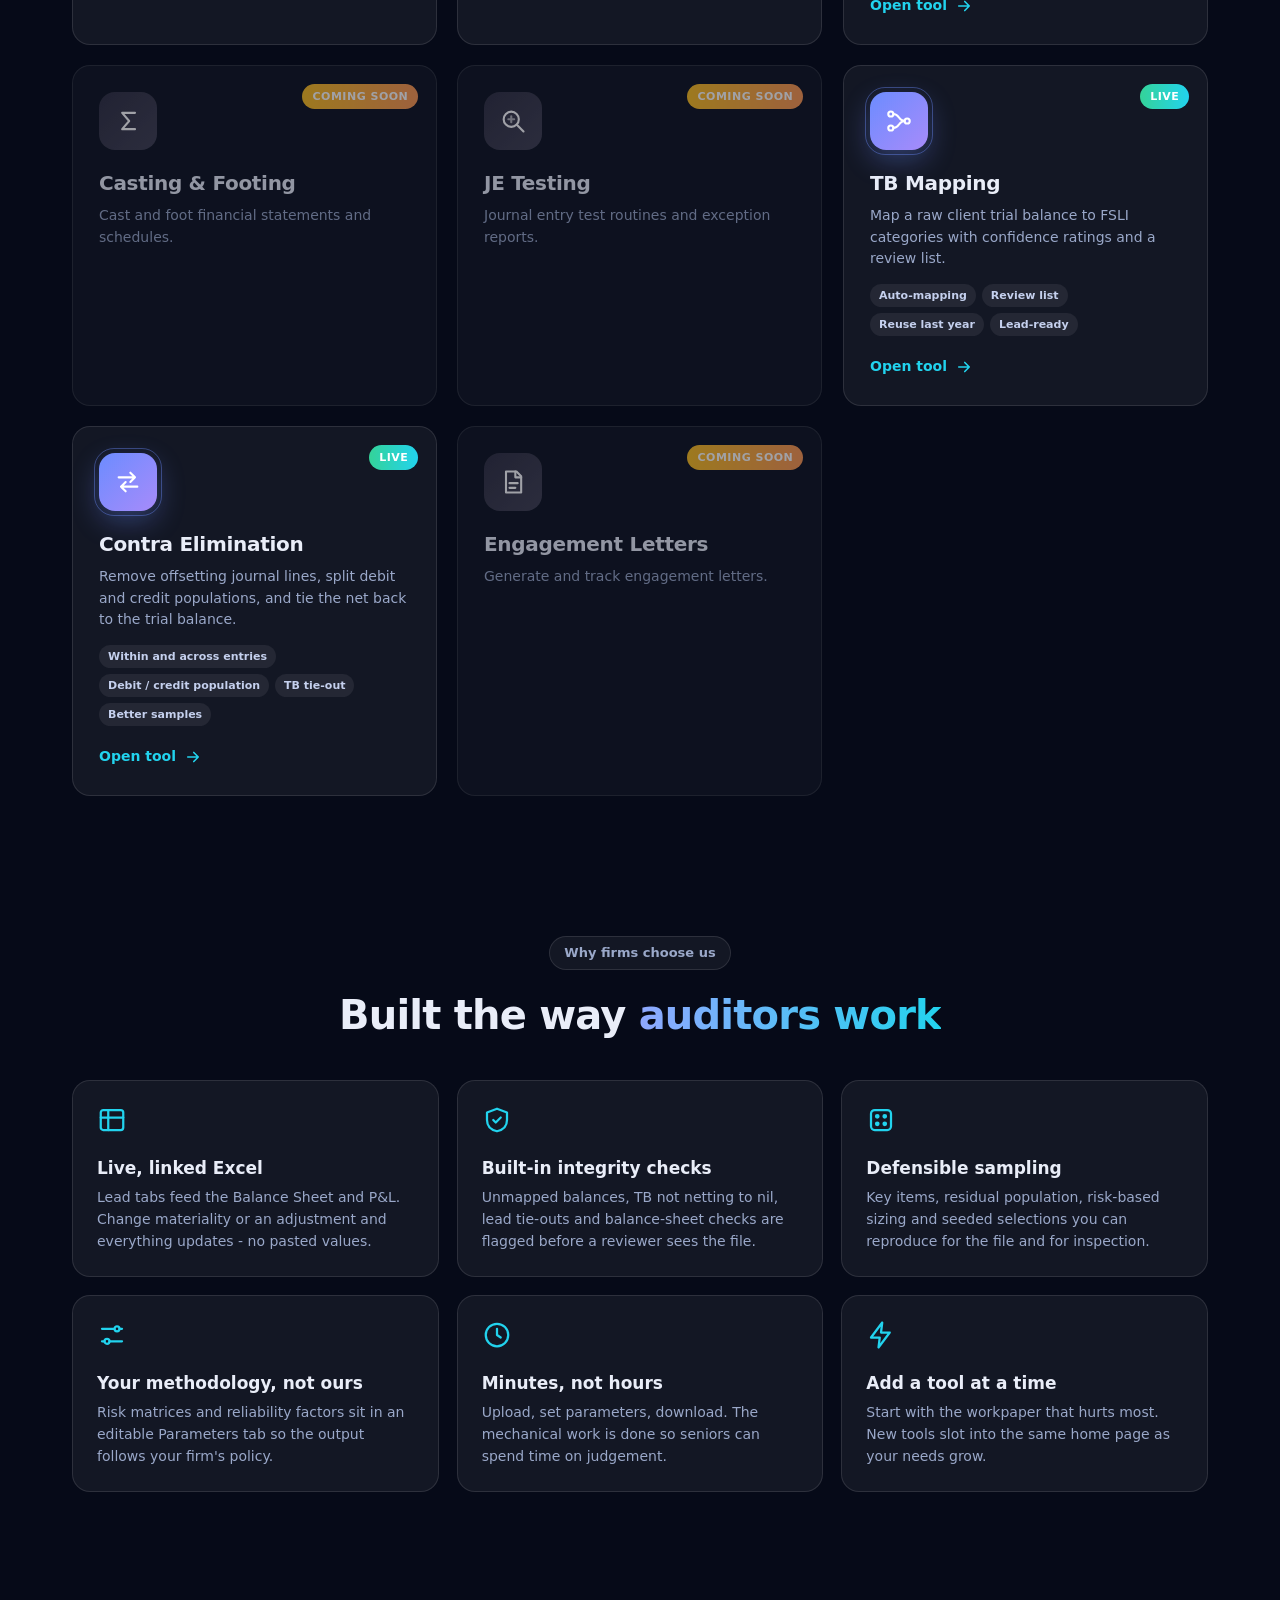
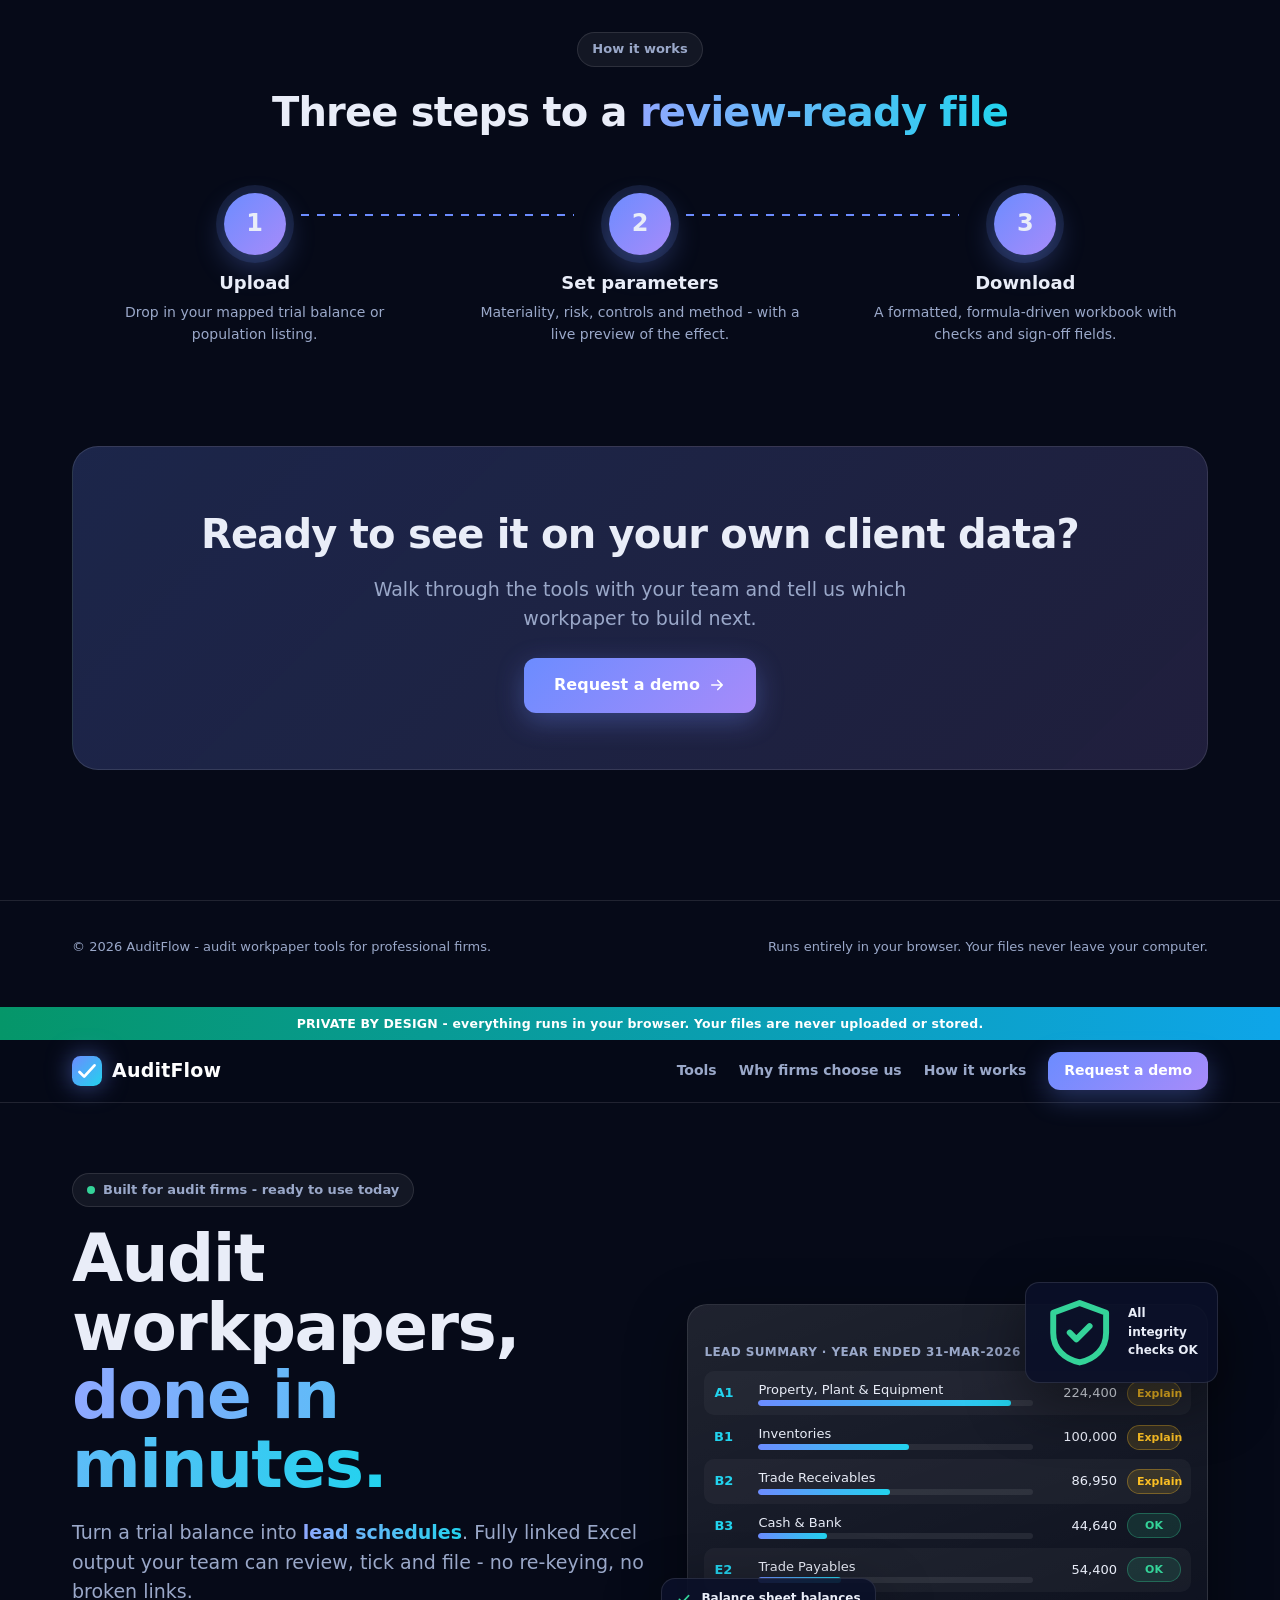
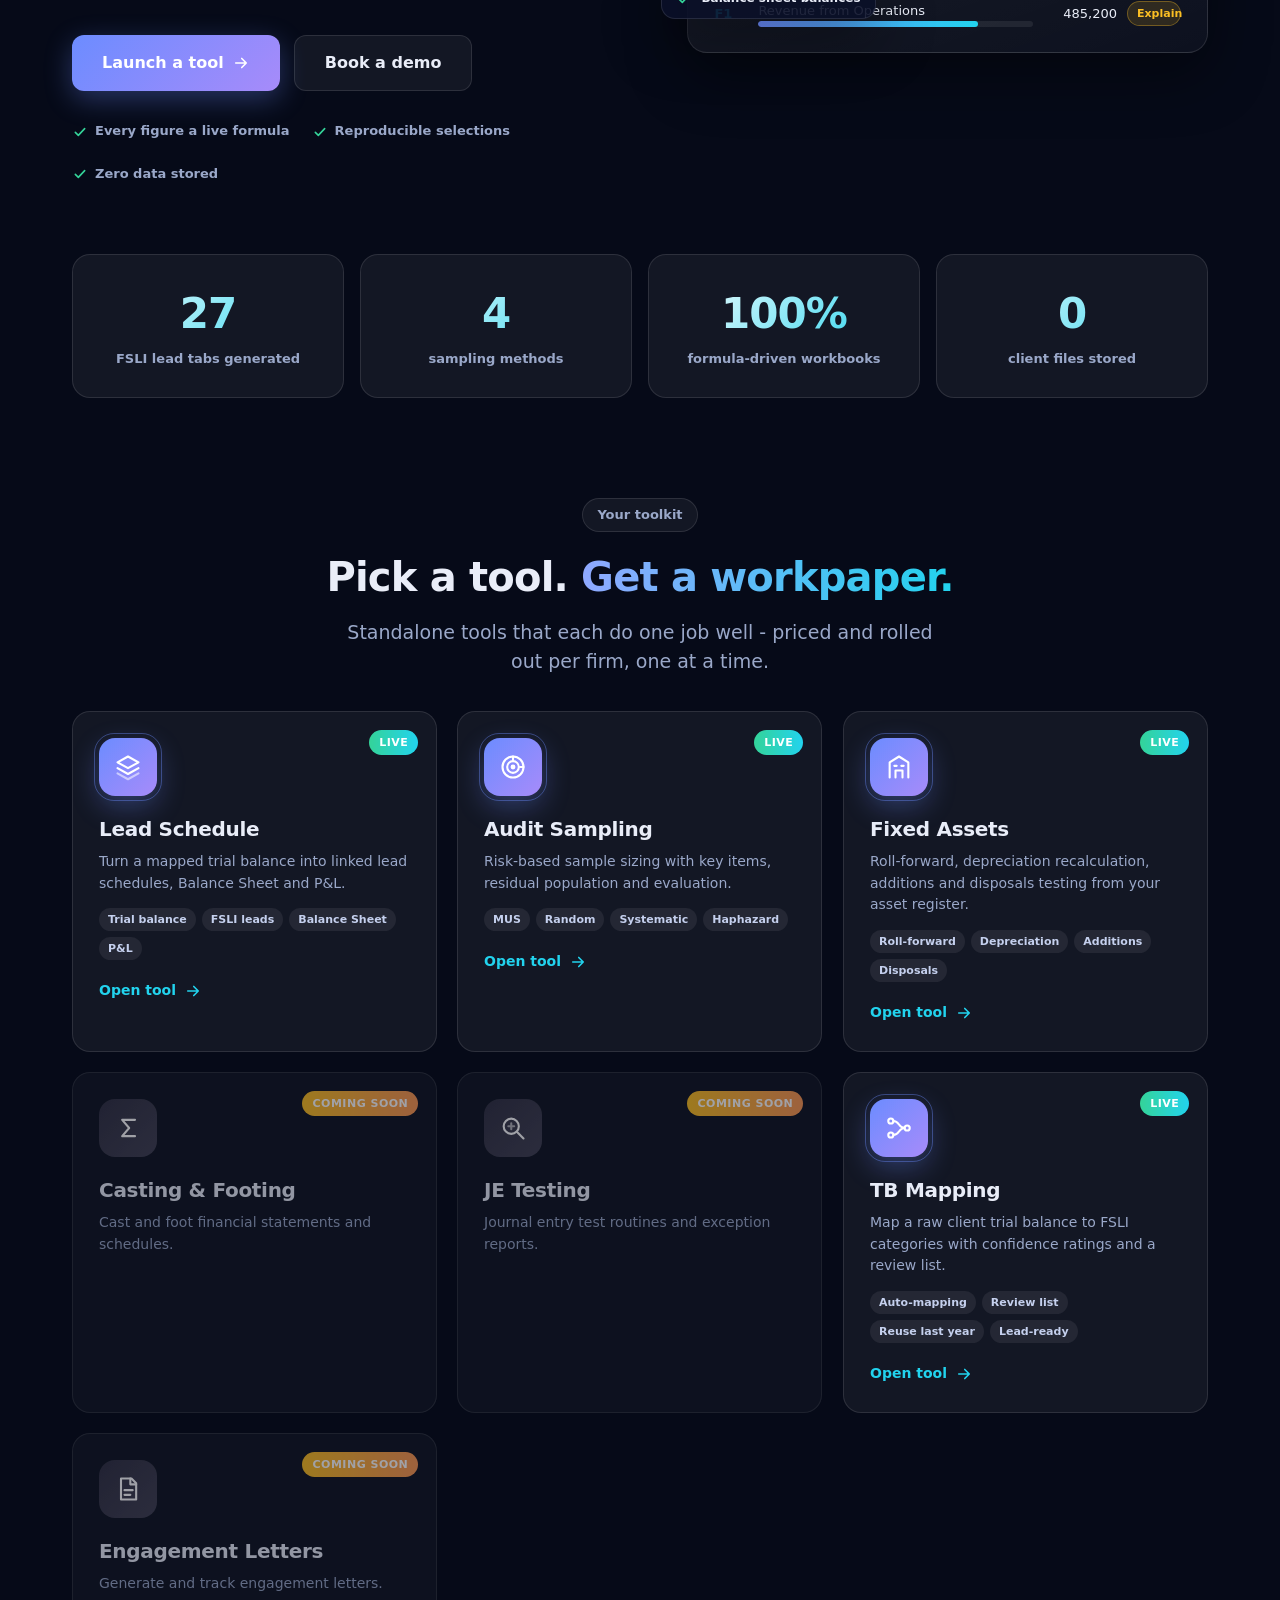
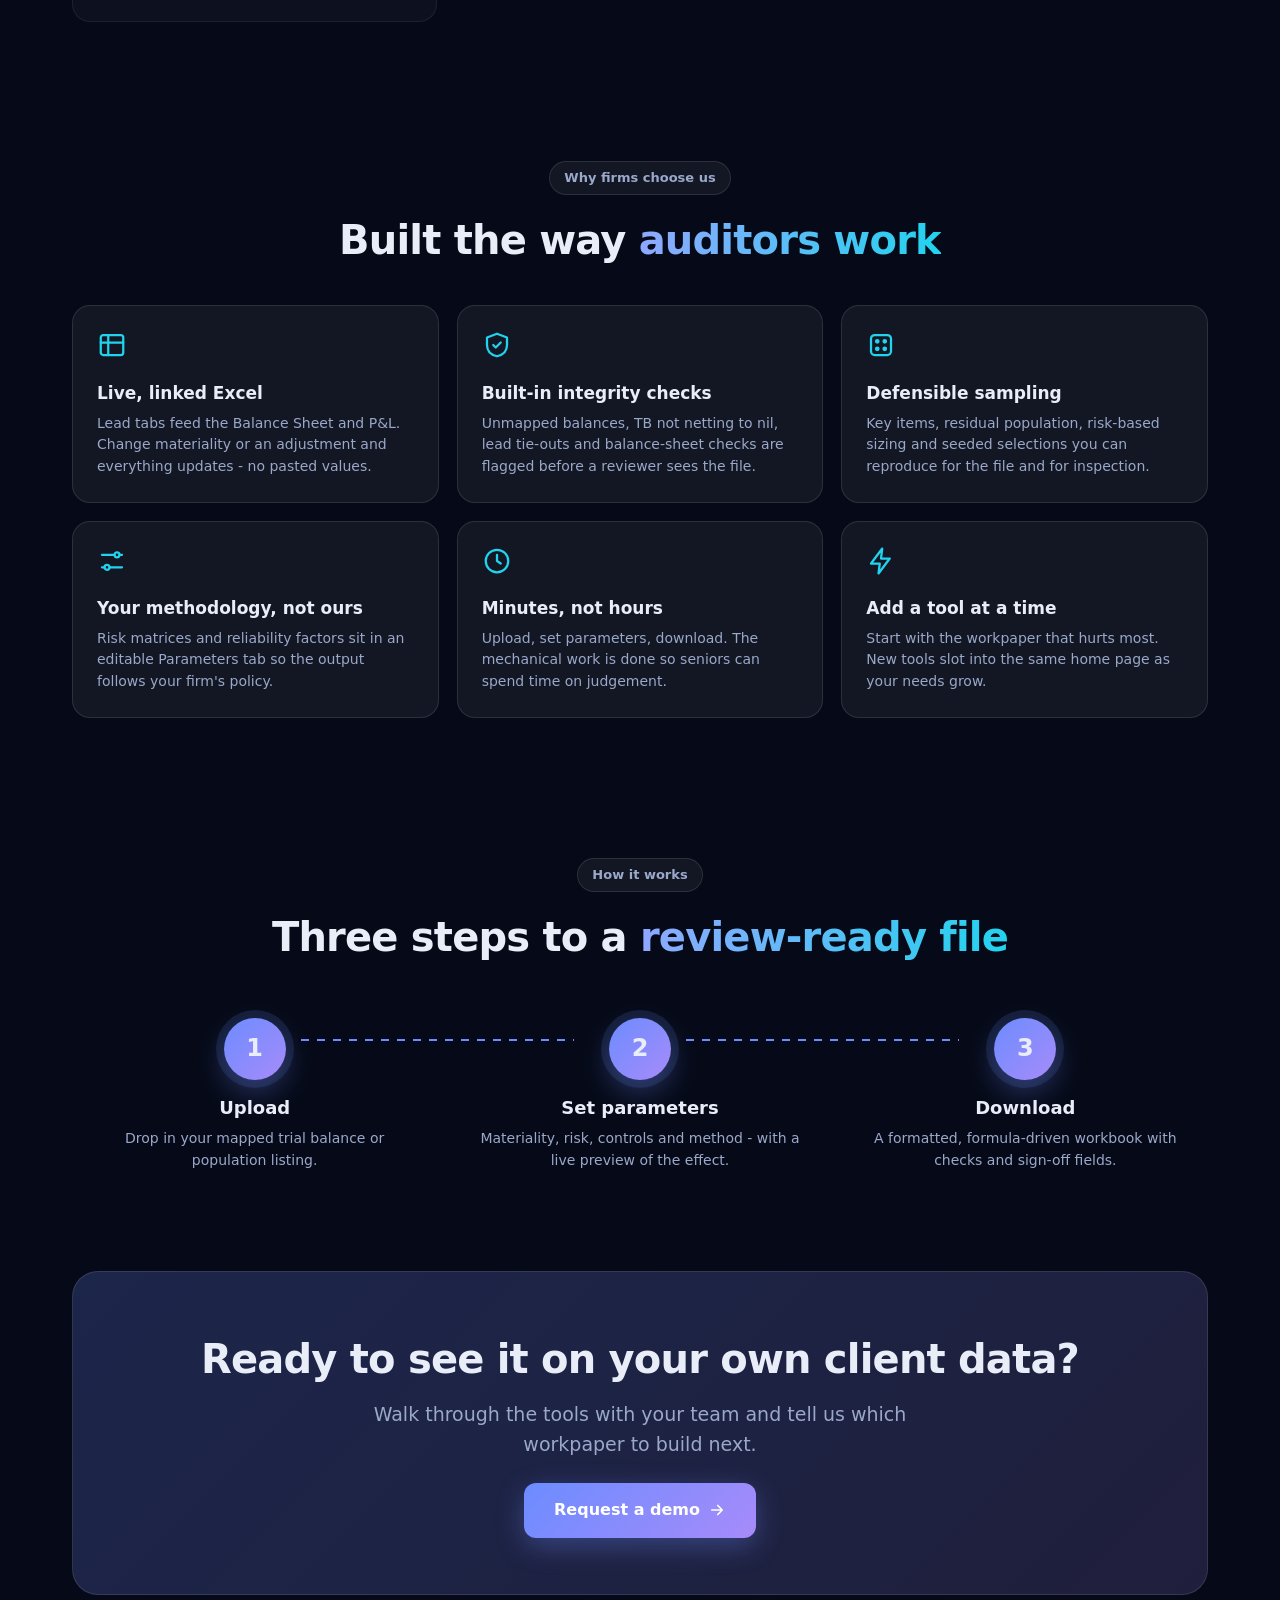
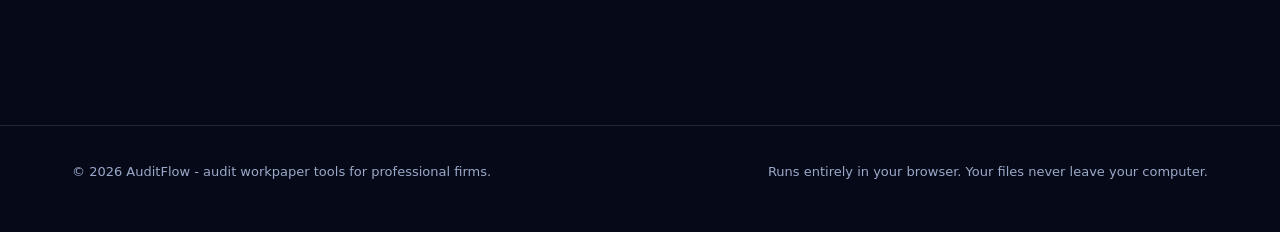
==== commit efeb5239: "Update index.html" ====
--- a/index.html
+++ b/index.html
@@ -72,7 +72,12 @@
    <div class="tags"><span>Auto-mapping</span><span>Review list</span><span>Reuse last year</span><span>Lead-ready</span></div><span class="go">Open tool <svg viewBox="0 0 24 24" width="18" height="18" fill="none" stroke="currentColor" stroke-width="2.2" stroke-linecap="round" stroke-linejoin="round"><path d="M5 12h14M13 6l6 6-6 6"/></svg></span>
   </a>
  
-  <div class="card soon rv d7"><span class="badge">COMING SOON</span>
+  <a class="card rv d7" href="contra.html"><span class="badge live">LIVE</span>
+   <div class="ic"><svg viewBox="0 0 24 24" fill="none" stroke="currentColor" stroke-width="1.8" stroke-linecap="round" stroke-linejoin="round"><path d="M4 8h14M14 4l4 4-4 4"/><path d="M20 16H6M10 12l-4 4 4 4"/></svg></div><h3>Contra Elimination</h3><p>Remove offsetting journal lines, split debit and credit populations, and tie the net back to the trial balance.</p>
+   <div class="tags"><span>Within and across entries</span><span>Debit / credit population</span><span>TB tie-out</span><span>Better samples</span></div><span class="go">Open tool <svg viewBox="0 0 24 24" width="18" height="18" fill="none" stroke="currentColor" stroke-width="2.2" stroke-linecap="round" stroke-linejoin="round"><path d="M5 12h14M13 6l6 6-6 6"/></svg></span>
+  </a>
+ 
+  <div class="card soon rv d8"><span class="badge">COMING SOON</span>
    <div class="ic"><svg viewBox="0 0 24 24" fill="none" stroke="currentColor" stroke-width="1.8" stroke-linecap="round" stroke-linejoin="round"><path d="M6 3h9l4 4v14H6z"/><path d="M14 3v5h5M9 13h7M9 17h5"/></svg></div><h3>Engagement Letters</h3><p>Generate and track engagement letters.</p>
    
   </div>
@@ -120,3 +125,125 @@
 </div></div>
 <script src="assets/config.js"></script>
 <script src="assets/app.js"></script></body></html>
+<!doctype html><html lang="en"><head><meta charset="utf-8">
+<meta name="viewport" content="width=device-width,initial-scale=1"><title>Audit tools for modern firms - AuditFlow</title>
+<link rel="stylesheet" href="assets/app.css"></head><body>
+<div class="bg"></div><div class="blob b1"></div><div class="blob b2"></div><div class="blob b3"></div><canvas id="net"></canvas>
+<div class="trialbar" style="background:linear-gradient(90deg,#059669,#0ea5e9)">PRIVATE BY DESIGN - everything runs in your browser. Your files are never uploaded or stored.</div>
+<header class="nav"><div class="in"><a class="logo" href="index.html"><svg width="30" height="30" viewBox="0 0 32 32"><defs><linearGradient id="lg" x1="0" y1="0" x2="1" y2="1"><stop offset="0" stop-color="#6c8cff"/><stop offset="1" stop-color="#22d3ee"/></linearGradient></defs><rect width="32" height="32" rx="9" fill="url(#lg)"/><path d="M8 17l5 5 11-12" fill="none" stroke="#fff" stroke-width="3" stroke-linecap="round" stroke-linejoin="round"/></svg> AuditFlow</a>
+ <nav class="links"><a href="index.html#tools">Tools</a><a href="index.html#why">Why firms choose us</a><a href="index.html#how">How it works</a>
+ <a class="btn sm" href="mailto:ca.mayankchopra@gmail.com?subject=Demo%20request">Request a demo</a></nav></div></header>
+
+<section class="hero"><div class="wrap g">
+ <div>
+  <span class="pill rv"><i></i> Built for audit firms - ready to use today</span>
+  <h1 class="rv d1">Audit workpapers,<br><span class="grad">done in minutes.</span></h1>
+  <p class="lead rv d2">Turn a trial balance into <b class="grad word" id="word" data-words='["lead schedules","financial statements","audit samples","review-ready files"]'>lead schedules</b>.
+   Fully linked Excel output your team can review, tick and file - no re-keying, no broken links.</p>
+  <div class="cta-row rv d3"><a class="btn lg" href="#tools">Launch a tool <svg viewBox="0 0 24 24" width="18" height="18" fill="none" stroke="currentColor" stroke-width="2.2" stroke-linecap="round" stroke-linejoin="round"><path d="M5 12h14M13 6l6 6-6 6"/></svg></a><a class="btn ghost lg" href="mailto:ca.mayankchopra@gmail.com?subject=Demo%20request">Book a demo</a></div>
+  <div class="trust rv d4"><span><svg viewBox="0 0 24 24" width="16" height="16" fill="none" stroke="currentColor" stroke-width="2.4" stroke-linecap="round" stroke-linejoin="round"><path d="M5 12.5l4.5 4.5L19 7"/></svg> Every figure a live formula</span><span><svg viewBox="0 0 24 24" width="16" height="16" fill="none" stroke="currentColor" stroke-width="2.4" stroke-linecap="round" stroke-linejoin="round"><path d="M5 12.5l4.5 4.5L19 7"/></svg> Reproducible selections</span><span><svg viewBox="0 0 24 24" width="16" height="16" fill="none" stroke="currentColor" stroke-width="2.4" stroke-linecap="round" stroke-linejoin="round"><path d="M5 12.5l4.5 4.5L19 7"/></svg> Zero data stored</span></div>
+ </div>
+ <div class="rv d2" style="position:relative">
+  <div class="mock"><div class="bar"><i></i><i></i><i></i></div><p class="t">Lead summary &middot; Year ended 31-Mar-2026</p>
+   <div class="mrow" style="animation-delay:.2s"><b>A1</b><div><div>Property, Plant &amp; Equipment</div><div class="bargraph"><i style="--w:92%"></i></div></div><span class="n">224,400</span><span class="chip ex">Explain</span></div>
+   <div class="mrow" style="animation-delay:.4s"><b>B1</b><div><div>Inventories</div><div class="bargraph"><i style="--w:55%"></i></div></div><span class="n">100,000</span><span class="chip ex">Explain</span></div>
+   <div class="mrow" style="animation-delay:.6s"><b>B2</b><div><div>Trade Receivables</div><div class="bargraph"><i style="--w:48%"></i></div></div><span class="n">86,950</span><span class="chip ex">Explain</span></div>
+   <div class="mrow" style="animation-delay:.8s"><b>B3</b><div><div>Cash &amp; Bank</div><div class="bargraph"><i style="--w:25%"></i></div></div><span class="n">44,640</span><span class="chip ok">OK</span></div>
+   <div class="mrow" style="animation-delay:1s"><b>E2</b><div><div>Trade Payables</div><div class="bargraph"><i style="--w:30%"></i></div></div><span class="n">54,400</span><span class="chip ok">OK</span></div>
+   <div class="mrow" style="animation-delay:1.2s"><b>F1</b><div><div>Revenue from Operations</div><div class="bargraph"><i style="--w:80%"></i></div></div><span class="n">485,200</span><span class="chip ex">Explain</span></div>
+  </div>
+  <div class="float-chip a"><svg viewBox="0 0 24 24" width="16" height="16" fill="none" stroke="currentColor" stroke-width="2.4" stroke-linecap="round" stroke-linejoin="round"><path d="M5 12.5l4.5 4.5L19 7"/></svg> Balance sheet balances</div>
+  <div class="float-chip b"><svg viewBox="0 0 24 24" fill="none" stroke="currentColor" stroke-width="1.8" stroke-linecap="round" stroke-linejoin="round"><path d="M12 3l8 3v6c0 5-3.5 8-8 9-4.5-1-8-4-8-9V6z"/><path d="M9 12l2 2 4-4"/></svg> All integrity checks OK</div>
+ </div>
+</div></section>
+
+<section style="padding:30px 0"><div class="wrap"><div class="stats">
+ <div class="stat rv"><b data-count="27">0</b><span>FSLI lead tabs generated</span></div>
+ <div class="stat rv d1"><b data-count="4">0</b><span>sampling methods</span></div>
+ <div class="stat rv d2"><b data-count="100" data-suf="%">0</b><span>formula-driven workbooks</span></div>
+ <div class="stat rv d3"><b data-count="0">0</b><span>client files stored</span></div>
+</div></div></section>
+
+<section id="tools"><div class="wrap">
+ <div class="center"><span class="pill rv">Your toolkit</span><h2 class="rv d1" style="margin-top:14px">Pick a tool. <span class="grad">Get a workpaper.</span></h2>
+ <p class="lead rv d2">Standalone tools that each do one job well - priced and rolled out per firm, one at a time.</p></div>
+ <div class="tools">
+ 
+  <a class="card rv d1" href="lead-schedule.html"><span class="badge live">LIVE</span>
+   <div class="ic"><svg viewBox="0 0 24 24" fill="none" stroke="currentColor" stroke-width="1.8" stroke-linecap="round" stroke-linejoin="round"><path d="M12 3l9 5-9 5-9-5 9-5z"/><path d="M3 13l9 5 9-5"/><path d="M3 17.5l9 5 9-5" opacity=".55"/></svg></div><h3>Lead Schedule</h3><p>Turn a mapped trial balance into linked lead schedules, Balance Sheet and P&amp;L.</p>
+   <div class="tags"><span>Trial balance</span><span>FSLI leads</span><span>Balance Sheet</span><span>P&amp;L</span></div><span class="go">Open tool <svg viewBox="0 0 24 24" width="18" height="18" fill="none" stroke="currentColor" stroke-width="2.2" stroke-linecap="round" stroke-linejoin="round"><path d="M5 12h14M13 6l6 6-6 6"/></svg></span>
+  </a>
+ 
+  <a class="card rv d2" href="sampling.html"><span class="badge live">LIVE</span>
+   <div class="ic"><svg viewBox="0 0 24 24" fill="none" stroke="currentColor" stroke-width="1.8" stroke-linecap="round" stroke-linejoin="round"><circle cx="12" cy="12" r="9"/><circle cx="12" cy="12" r="5"/><circle cx="12" cy="12" r="1.2" fill="currentColor"/><path d="M12 3v3M21 12h-3"/></svg></div><h3>Audit Sampling</h3><p>Risk-based sample sizing with key items, residual population and evaluation.</p>
+   <div class="tags"><span>MUS</span><span>Random</span><span>Systematic</span><span>Haphazard</span></div><span class="go">Open tool <svg viewBox="0 0 24 24" width="18" height="18" fill="none" stroke="currentColor" stroke-width="2.2" stroke-linecap="round" stroke-linejoin="round"><path d="M5 12h14M13 6l6 6-6 6"/></svg></span>
+  </a>
+ 
+  <a class="card rv d3" href="fixed-assets.html"><span class="badge live">LIVE</span>
+   <div class="ic"><svg viewBox="0 0 24 24" fill="none" stroke="currentColor" stroke-width="1.8" stroke-linecap="round" stroke-linejoin="round"><path d="M4 21V8l8-5 8 5v13"/><path d="M9 21v-6h6v6M8 11h2M14 11h2"/></svg></div><h3>Fixed Assets</h3><p>Roll-forward, depreciation recalculation, additions and disposals testing from your asset register.</p>
+   <div class="tags"><span>Roll-forward</span><span>Depreciation</span><span>Additions</span><span>Disposals</span></div><span class="go">Open tool <svg viewBox="0 0 24 24" width="18" height="18" fill="none" stroke="currentColor" stroke-width="2.2" stroke-linecap="round" stroke-linejoin="round"><path d="M5 12h14M13 6l6 6-6 6"/></svg></span>
+  </a>
+ 
+  <div class="card soon rv d4"><span class="badge">COMING SOON</span>
+   <div class="ic"><svg viewBox="0 0 24 24" fill="none" stroke="currentColor" stroke-width="1.8" stroke-linecap="round" stroke-linejoin="round"><path d="M18 5H7l6 7-6 7h11"/></svg></div><h3>Casting &amp; Footing</h3><p>Cast and foot financial statements and schedules.</p>
+   
+  </div>
+ 
+  <div class="card soon rv d5"><span class="badge">COMING SOON</span>
+   <div class="ic"><svg viewBox="0 0 24 24" fill="none" stroke="currentColor" stroke-width="1.8" stroke-linecap="round" stroke-linejoin="round"><circle cx="10.5" cy="10.5" r="6.5"/><path d="M15.5 15.5L21 21"/><path d="M8 10.5h5M10.5 8v5" opacity=".6"/></svg></div><h3>JE Testing</h3><p>Journal entry test routines and exception reports.</p>
+   
+  </div>
+ 
+  <a class="card rv d6" href="tb-mapping.html"><span class="badge live">LIVE</span>
+   <div class="ic"><svg viewBox="0 0 24 24" fill="none" stroke="currentColor" stroke-width="1.8" stroke-linecap="round" stroke-linejoin="round"><circle cx="5" cy="6" r="2.2"/><circle cx="5" cy="18" r="2.2"/><circle cx="19" cy="12" r="2.2"/><path d="M7 6c6 0 4 6 10 6M7 18c6 0 4-6 10-6"/></svg></div><h3>TB Mapping</h3><p>Map a raw client trial balance to FSLI categories with confidence ratings and a review list.</p>
+   <div class="tags"><span>Auto-mapping</span><span>Review list</span><span>Reuse last year</span><span>Lead-ready</span></div><span class="go">Open tool <svg viewBox="0 0 24 24" width="18" height="18" fill="none" stroke="currentColor" stroke-width="2.2" stroke-linecap="round" stroke-linejoin="round"><path d="M5 12h14M13 6l6 6-6 6"/></svg></span>
+  </a>
+ 
+  <div class="card soon rv d7"><span class="badge">COMING SOON</span>
+   <div class="ic"><svg viewBox="0 0 24 24" fill="none" stroke="currentColor" stroke-width="1.8" stroke-linecap="round" stroke-linejoin="round"><path d="M6 3h9l4 4v14H6z"/><path d="M14 3v5h5M9 13h7M9 17h5"/></svg></div><h3>Engagement Letters</h3><p>Generate and track engagement letters.</p>
+   
+  </div>
+ 
+ </div>
+</div></section>
+
+<section id="why"><div class="wrap">
+ <div class="center"><span class="pill rv">Why firms choose us</span><h2 class="rv d1" style="margin-top:14px">Built the way <span class="grad">auditors work</span></h2></div>
+ <div class="feats">
+  <div class="feat rv"><svg viewBox="0 0 24 24" fill="none" stroke="currentColor" stroke-width="1.8" stroke-linecap="round" stroke-linejoin="round"><rect x="3" y="4" width="18" height="16" rx="2"/><path d="M3 10h18M9 4v16"/></svg><h4>Live, linked Excel</h4><p>Lead tabs feed the Balance Sheet and P&amp;L. Change materiality or an adjustment and everything updates - no pasted values.</p></div>
+  <div class="feat rv d1"><svg viewBox="0 0 24 24" fill="none" stroke="currentColor" stroke-width="1.8" stroke-linecap="round" stroke-linejoin="round"><path d="M12 3l8 3v6c0 5-3.5 8-8 9-4.5-1-8-4-8-9V6z"/><path d="M9 12l2 2 4-4"/></svg><h4>Built-in integrity checks</h4><p>Unmapped balances, TB not netting to nil, lead tie-outs and balance-sheet checks are flagged before a reviewer sees the file.</p></div>
+  <div class="feat rv d2"><svg viewBox="0 0 24 24" fill="none" stroke="currentColor" stroke-width="1.8" stroke-linecap="round" stroke-linejoin="round"><rect x="4" y="4" width="16" height="16" rx="3"/><circle cx="9" cy="9" r="1" fill="currentColor"/><circle cx="15" cy="15" r="1" fill="currentColor"/><circle cx="15" cy="9" r="1" fill="currentColor"/><circle cx="9" cy="15" r="1" fill="currentColor"/></svg><h4>Defensible sampling</h4><p>Key items, residual population, risk-based sizing and seeded selections you can reproduce for the file and for inspection.</p></div>
+  <div class="feat rv d3"><svg viewBox="0 0 24 24" fill="none" stroke="currentColor" stroke-width="1.8" stroke-linecap="round" stroke-linejoin="round"><path d="M4 7h10M18 7h2M4 17h2M10 17h10"/><circle cx="16" cy="7" r="2"/><circle cx="8" cy="17" r="2"/></svg><h4>Your methodology, not ours</h4><p>Risk matrices and reliability factors sit in an editable Parameters tab so the output follows your firm's policy.</p></div>
+  <div class="feat rv d4"><svg viewBox="0 0 24 24" fill="none" stroke="currentColor" stroke-width="1.8" stroke-linecap="round" stroke-linejoin="round"><circle cx="12" cy="12" r="9"/><path d="M12 7v5l3 2"/></svg><h4>Minutes, not hours</h4><p>Upload, set parameters, download. The mechanical work is done so seniors can spend time on judgement.</p></div>
+  <div class="feat rv d5"><svg viewBox="0 0 24 24" fill="none" stroke="currentColor" stroke-width="1.8" stroke-linecap="round" stroke-linejoin="round"><path d="M13 2L4 14h7l-1 8 9-12h-7z"/></svg><h4>Add a tool at a time</h4><p>Start with the workpaper that hurts most. New tools slot into the same home page as your needs grow.</p></div>
+ </div>
+</div></section>
+
+<section id="how"><div class="wrap">
+ <div class="center"><span class="pill rv">How it works</span><h2 class="rv d1" style="margin-top:14px">Three steps to a <span class="grad">review-ready file</span></h2></div>
+ <div class="steps">
+  <div class="step rv"><div class="no">1</div><h4>Upload</h4><p>Drop in your mapped trial balance or population listing.</p></div>
+  <div class="step rv d1"><div class="no">2</div><h4>Set parameters</h4><p>Materiality, risk, controls and method - with a live preview of the effect.</p></div>
+  <div class="step rv d2"><div class="no">3</div><h4>Download</h4><p>A formatted, formula-driven workbook with checks and sign-off fields.</p></div>
+ </div>
+</div></section>
+
+<section style="padding-top:20px"><div class="wrap"><div class="ctab rv">
+ <h2>Ready to see it on your own client data?</h2><p class="lead" style="margin:0 auto 24px">Walk through the tools with your team and tell us which workpaper to build next.</p>
+ <a class="btn lg" href="mailto:ca.mayankchopra@gmail.com?subject=Demo%20request">Request a demo <svg viewBox="0 0 24 24" width="18" height="18" fill="none" stroke="currentColor" stroke-width="2.2" stroke-linecap="round" stroke-linejoin="round"><path d="M5 12h14M13 6l6 6-6 6"/></svg></a></div></div></section>
+
+<footer><div class="wrap in"><span>&copy; 2026 AuditFlow - audit workpaper tools for professional firms.</span>
+<span>Runs entirely in your browser. Your files never leave your computer.</span></div></footer>
+<div class="ov" id="ov"><div class="mbox" id="ovbox"></div></div>
+<button class="fbbtn" id="fbBtn" type="button" aria-label="Give feedback"><svg width="18" height="18" viewBox="0 0 24 24" fill="none" stroke="currentColor" stroke-width="2" stroke-linecap="round" stroke-linejoin="round"><path d="M21 12a8 8 0 0 1-11.6 7.1L4 20l1-4.6A8 8 0 1 1 21 12z"/></svg> Feedback</button>
+<div class="ov" id="fb"><div class="mbox" style="text-align:left;width:min(480px,94vw)">
+ <h3 style="margin:0 0 4px;font-size:22px">How is it going?</h3><p class="hint" style="margin:0 0 6px">Tell us what worked, what broke, or what to build next.</p>
+ <div class="stars" id="stars"><button type="button" data-v="1" aria-label="1 stars">&#9733;</button><button type="button" data-v="2" aria-label="2 stars">&#9733;</button><button type="button" data-v="3" aria-label="3 stars">&#9733;</button><button type="button" data-v="4" aria-label="4 stars">&#9733;</button><button type="button" data-v="5" aria-label="5 stars">&#9733;</button></div>
+ <div class="seg" style="margin-top:10px"><label><input type="radio" name="fbcat" value="Idea" checked><span>Idea</span></label><label><input type="radio" name="fbcat" value="Bug"><span>Bug</span></label><label><input type="radio" name="fbcat" value="Praise"><span>Praise</span></label><label><input type="radio" name="fbcat" value="Question"><span>Question</span></label></div>
+ <label class="f">Your feedback</label><textarea id="fbmsg" rows="4" maxlength="2000" placeholder="What would make this more useful for your firm?"></textarea>
+ <label class="f">Email or name (optional)</label><input id="fbcontact" maxlength="200" placeholder="Only if you want a reply">
+ <div class="err" id="fberr"></div>
+ <div style="display:flex;gap:10px;margin-top:16px"><button class="btn" id="fbsend" type="button" style="flex:1;justify-content:center">Send feedback</button><button class="btn ghost" id="fbclose" type="button">Close</button></div>
+</div></div>
+<script src="assets/config.js"></script>
+<script src="assets/app.js"></script></body></html>
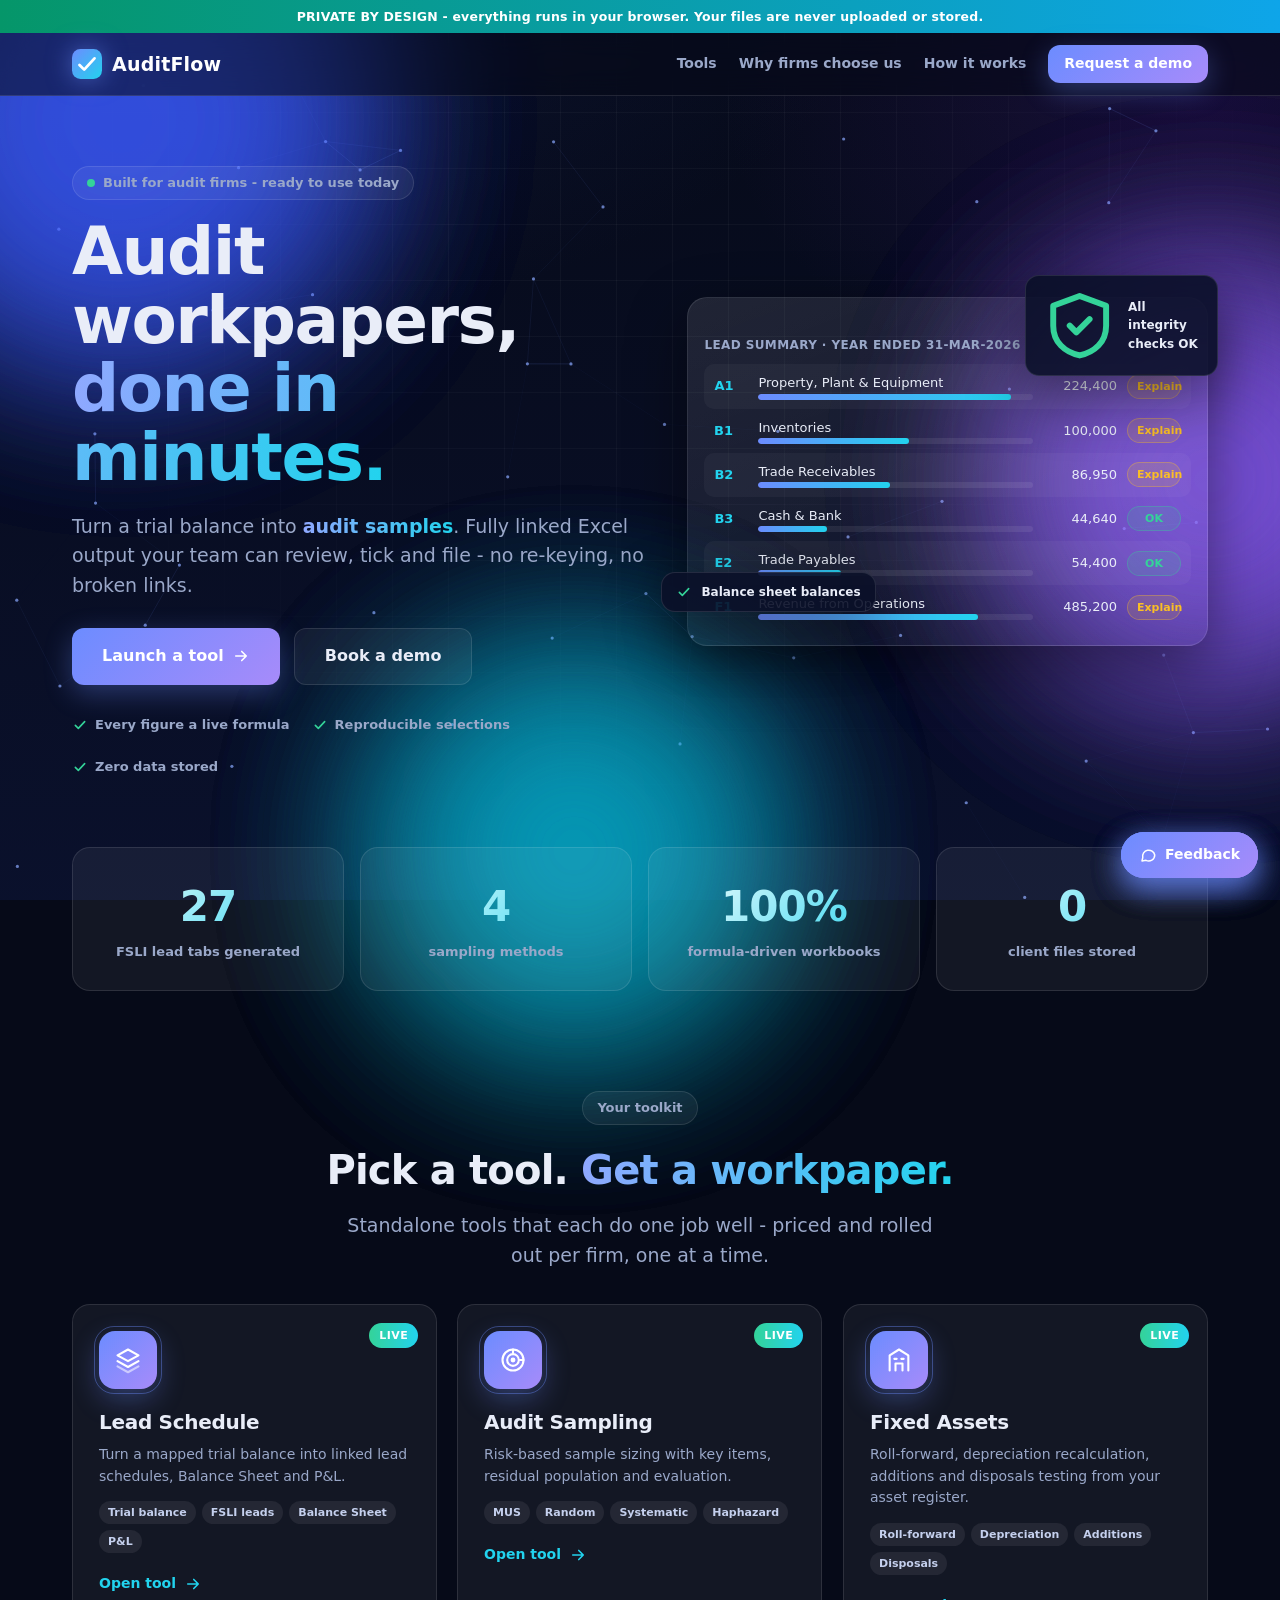
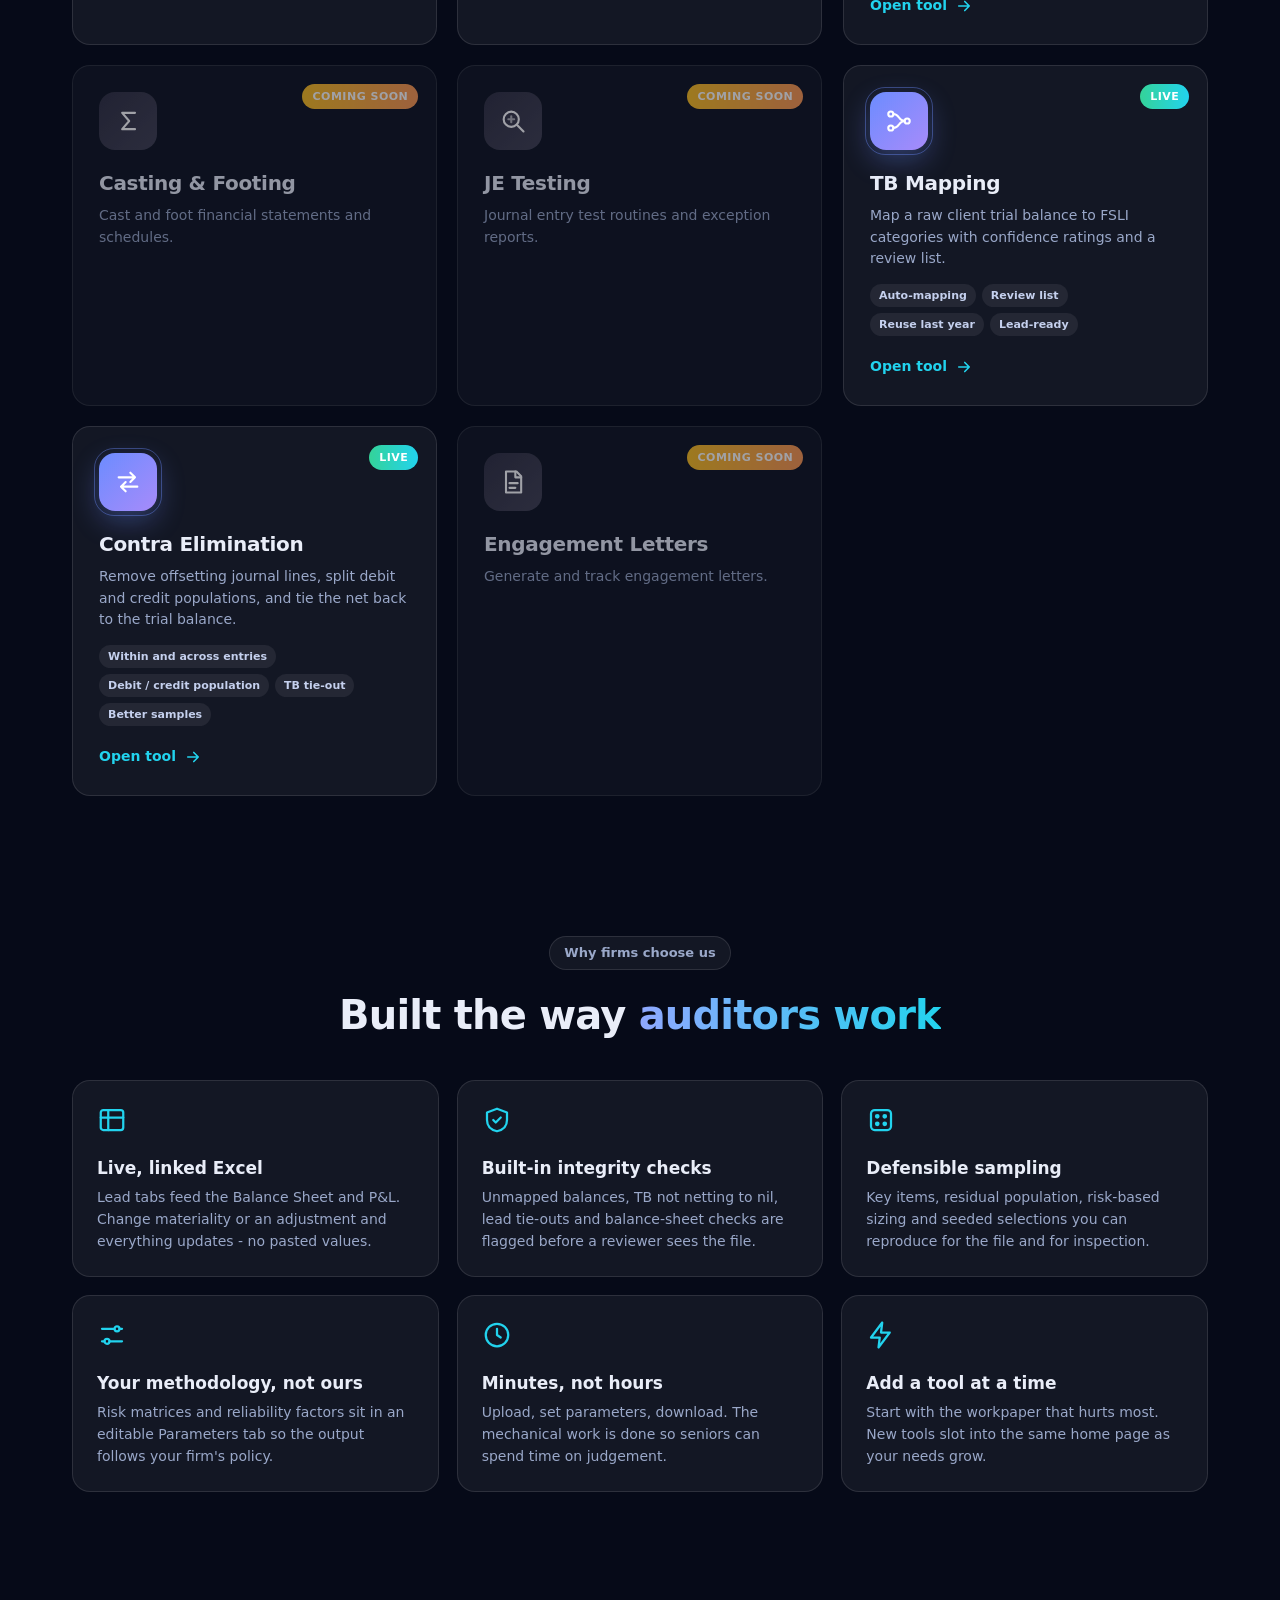
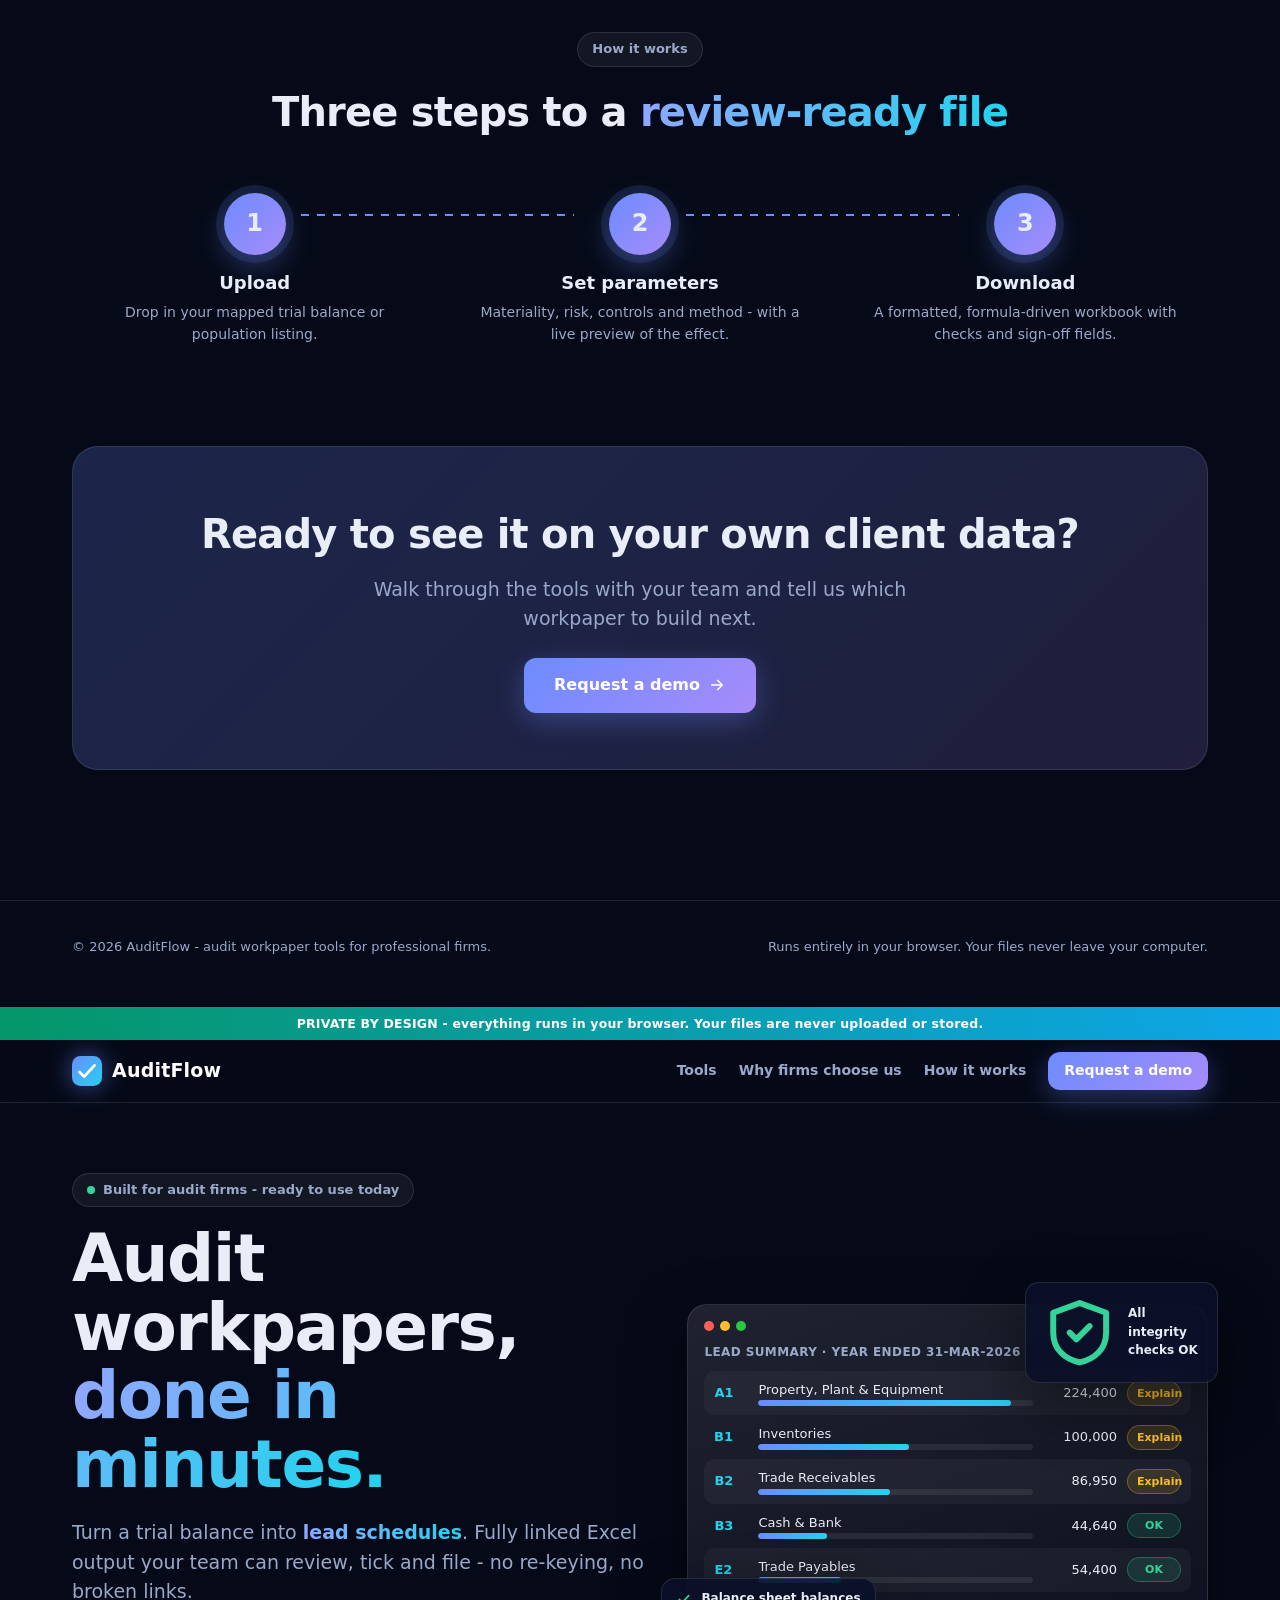
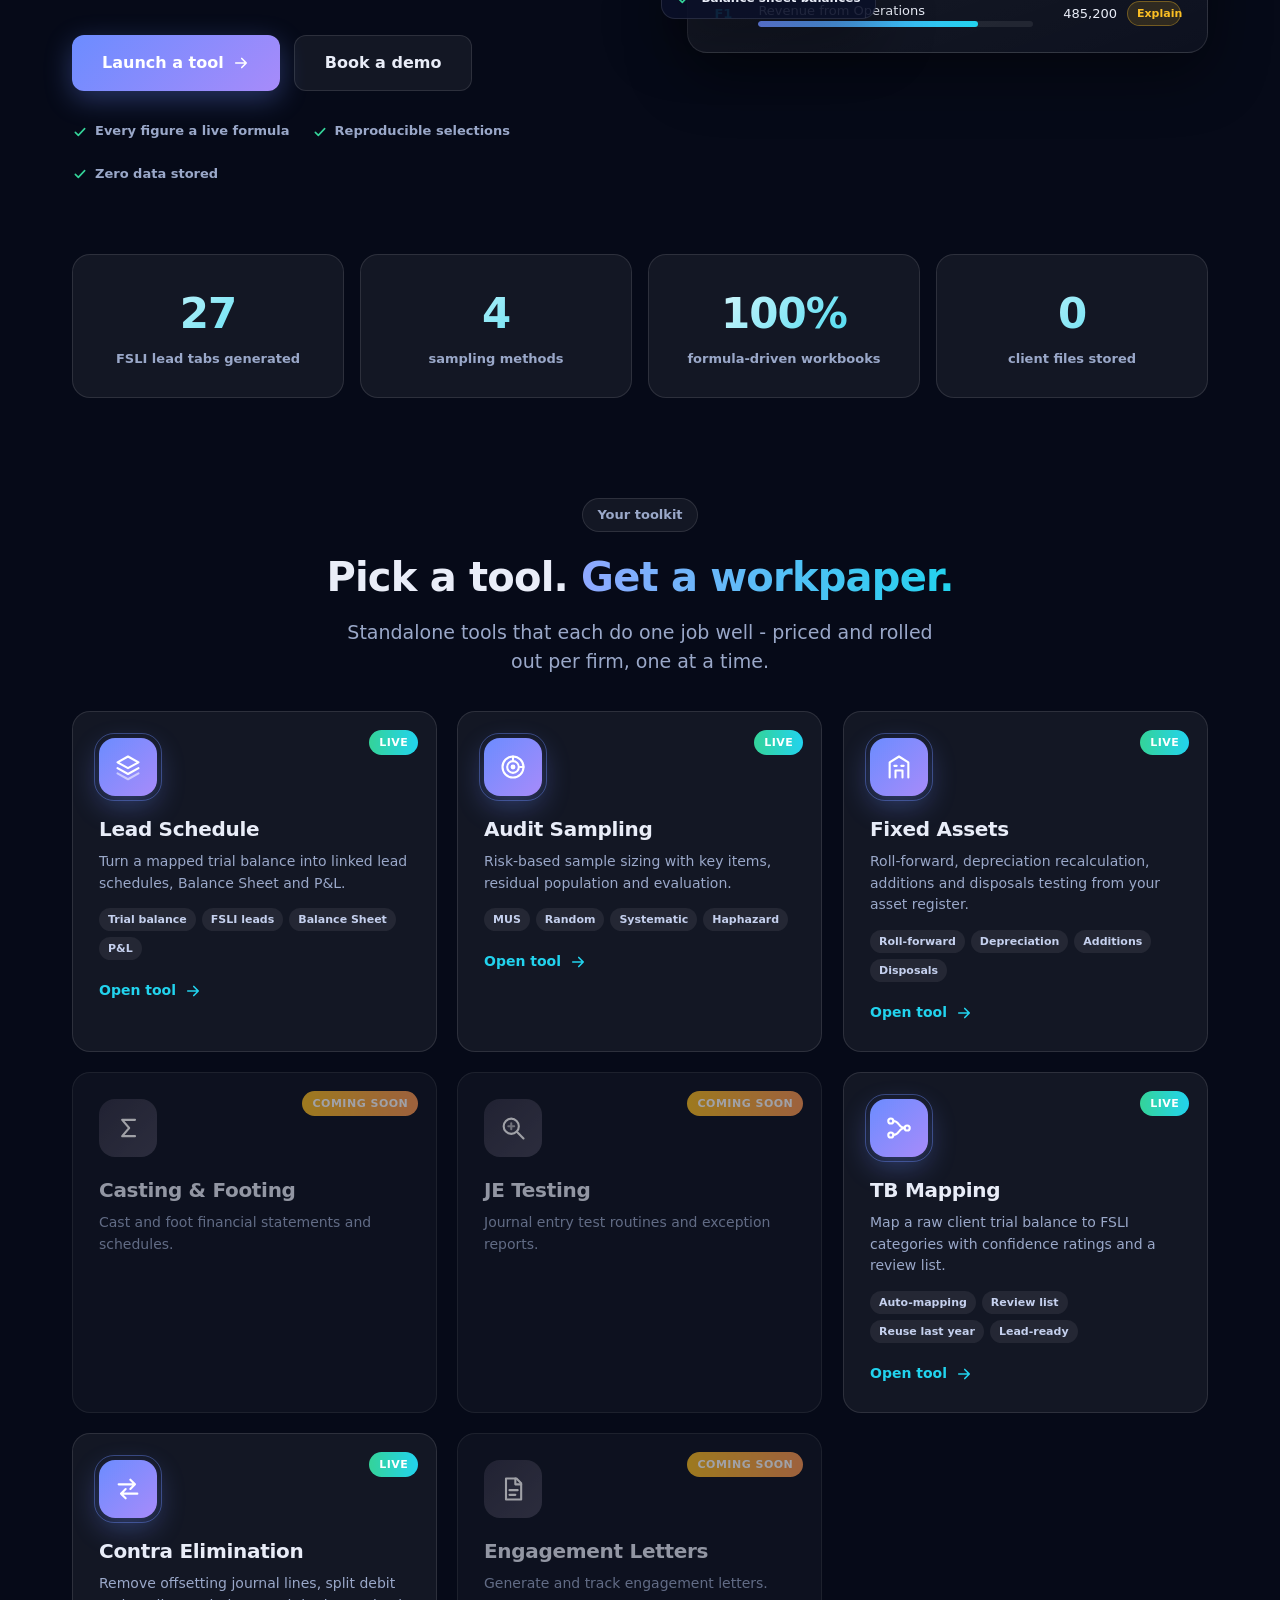
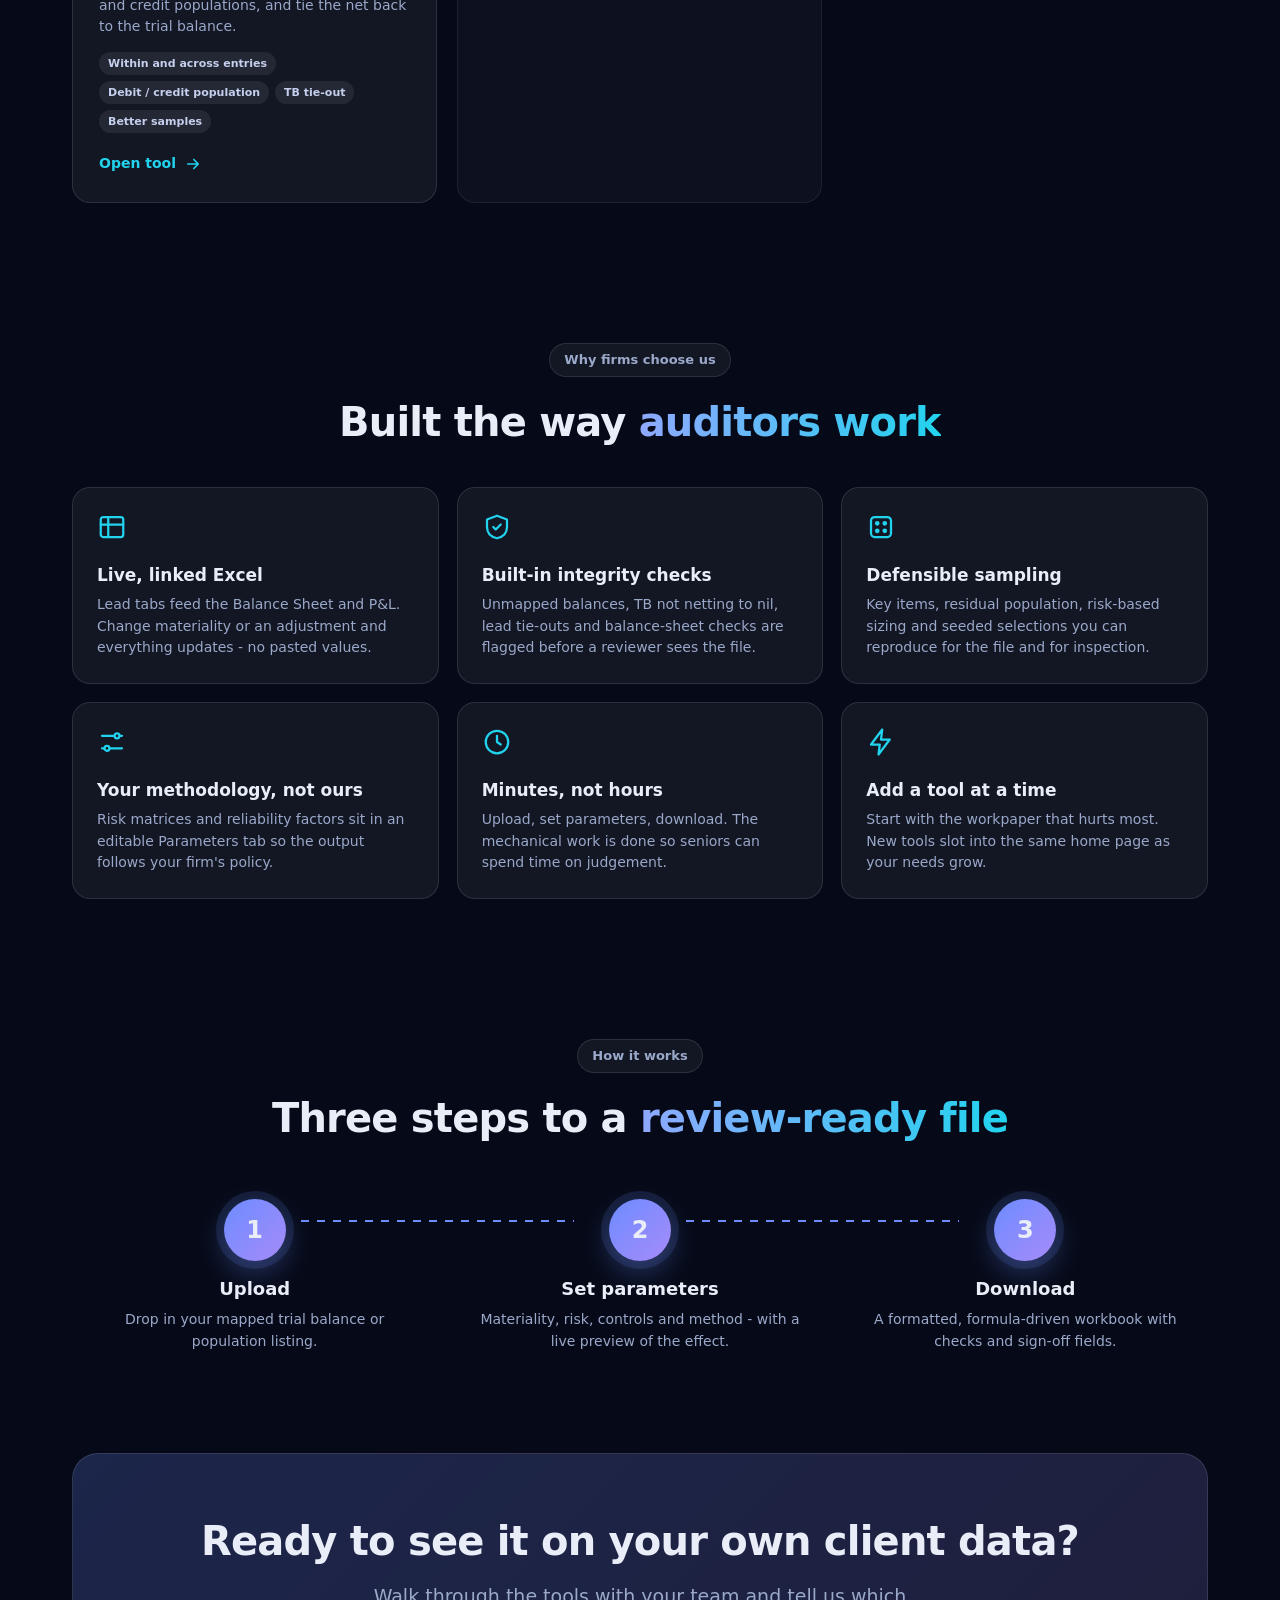
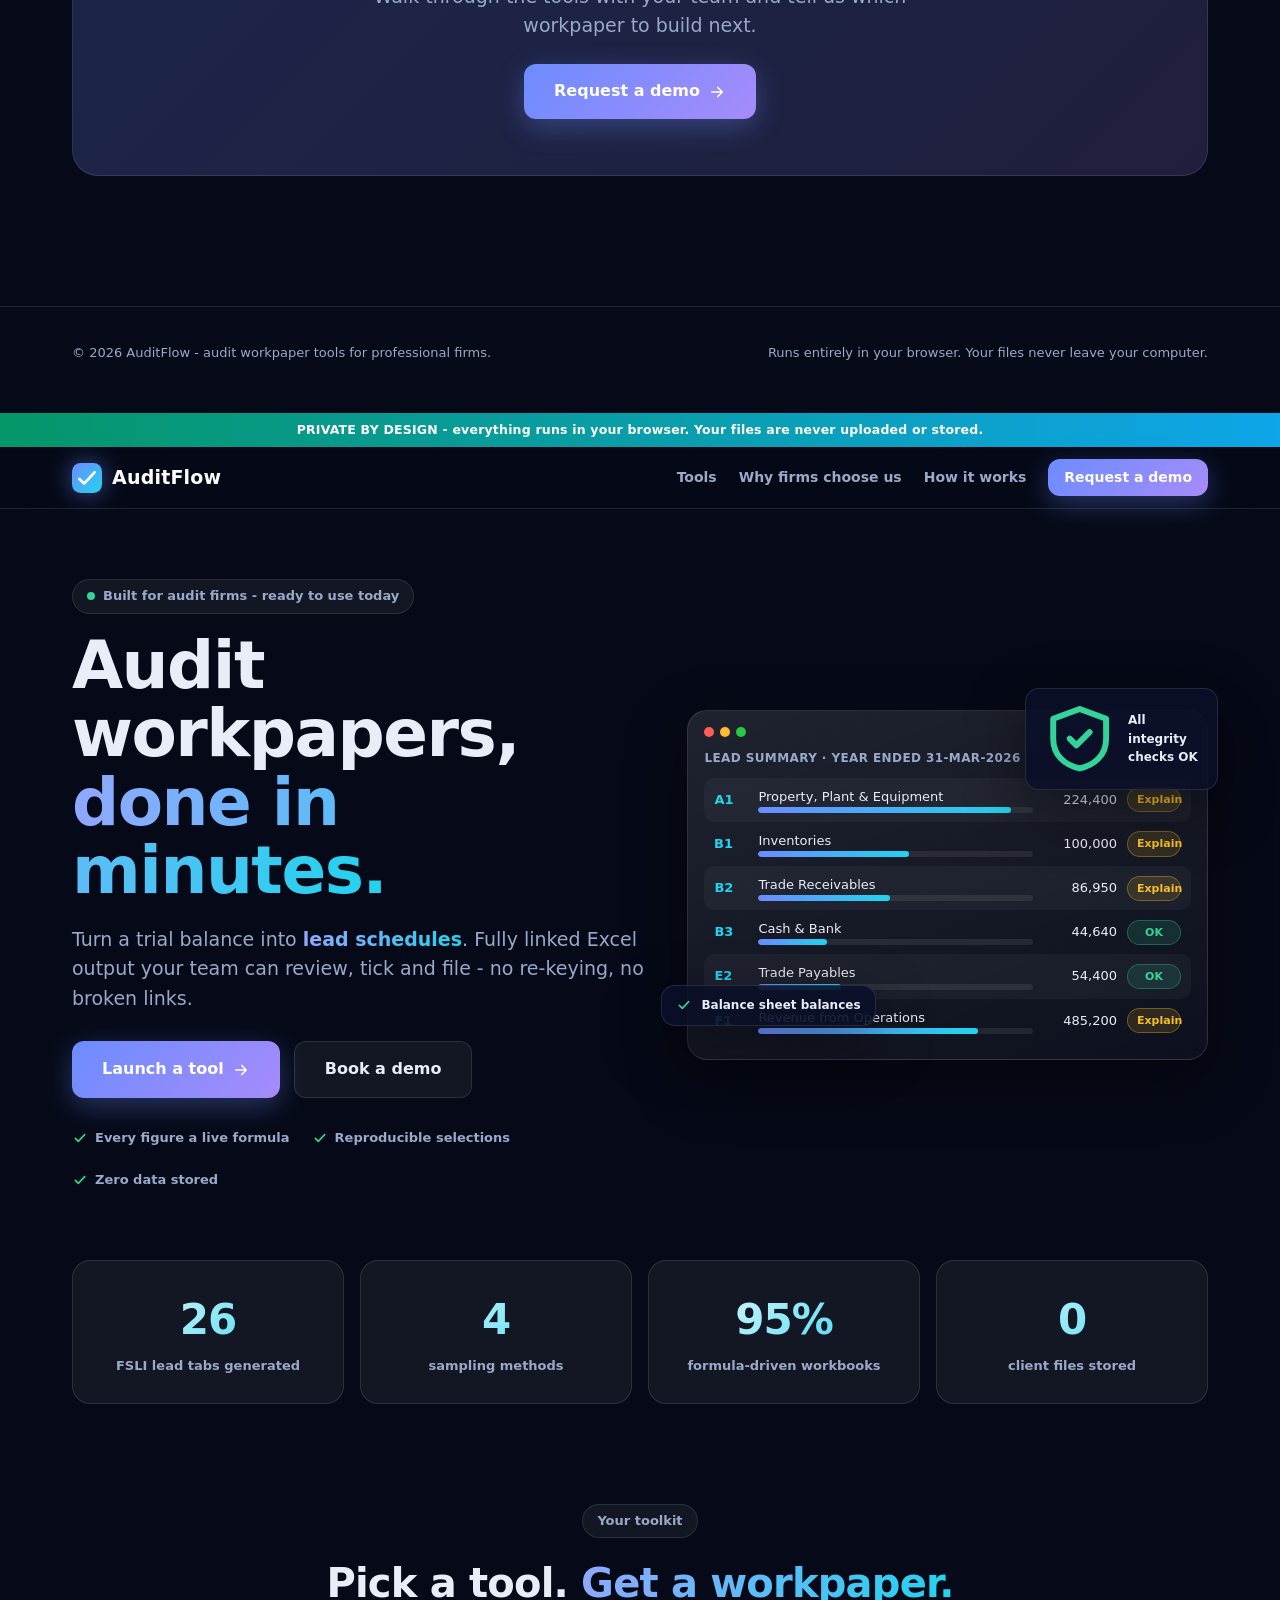
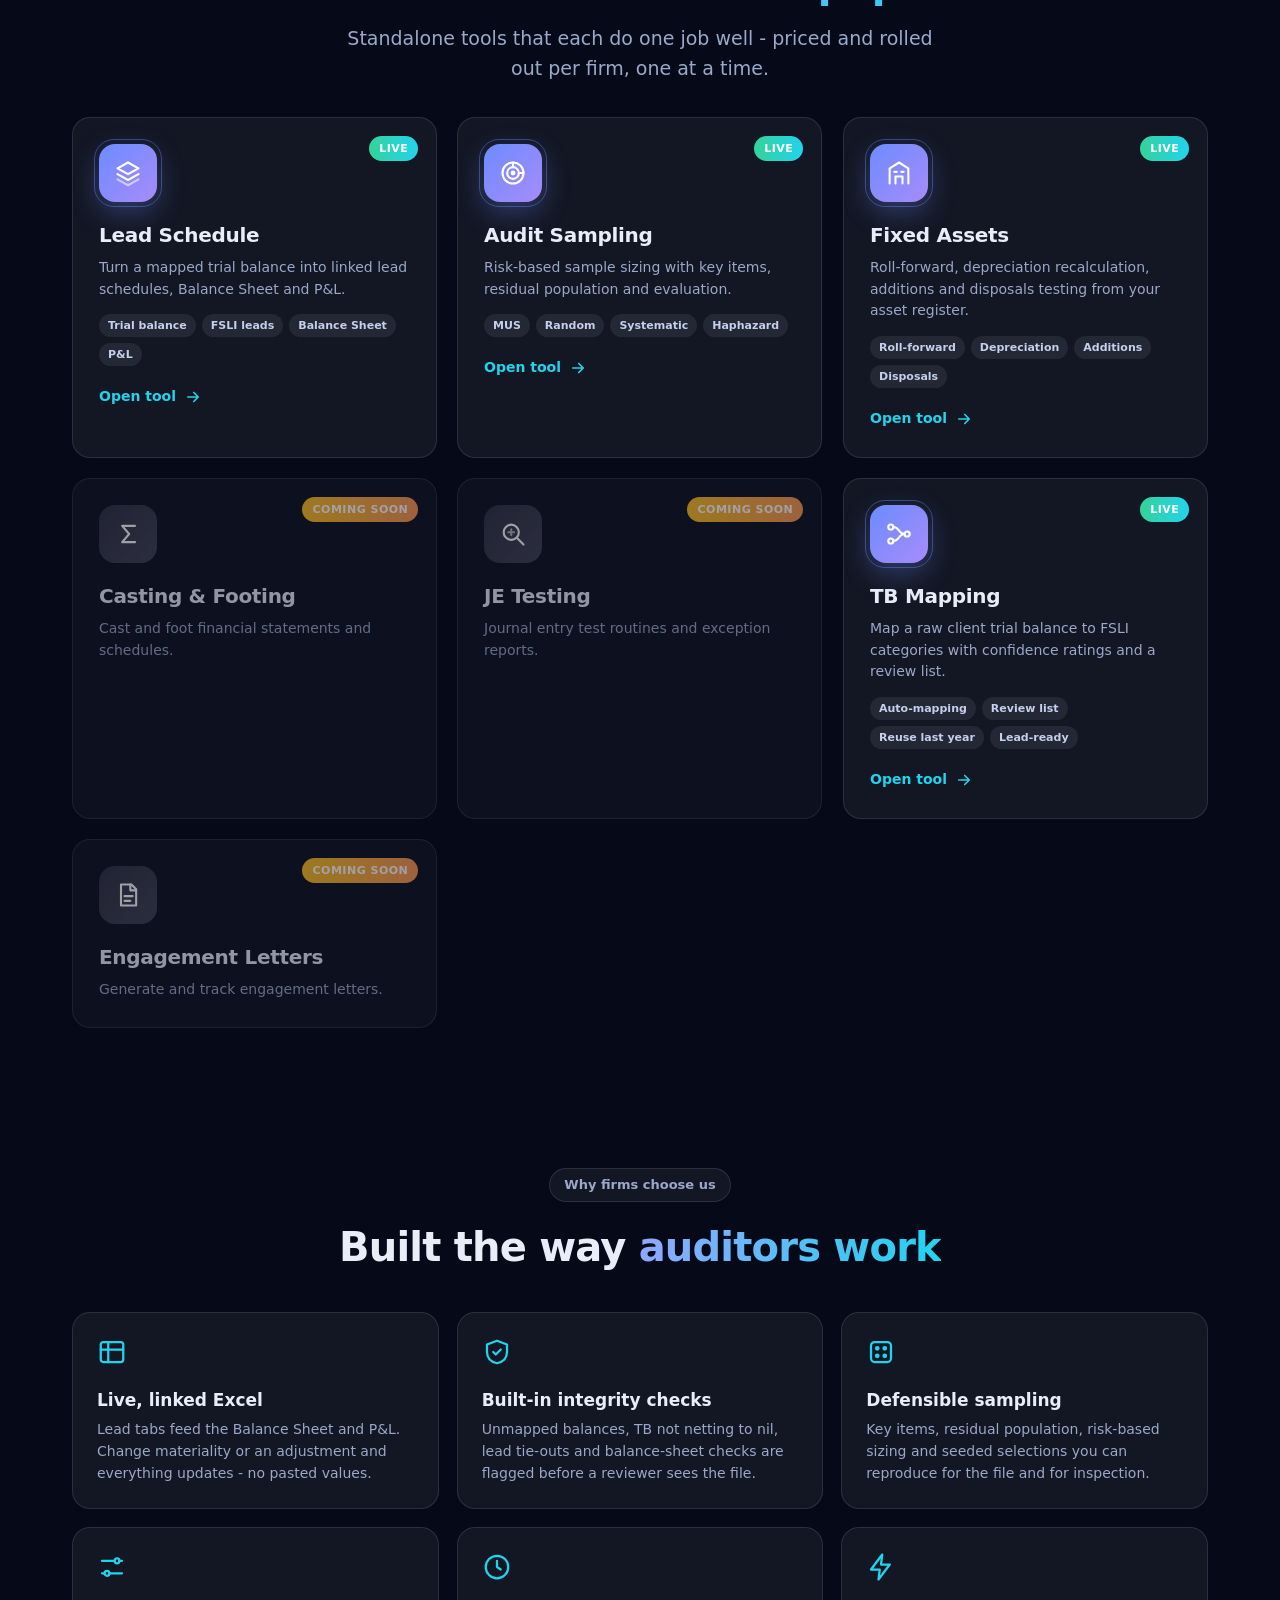
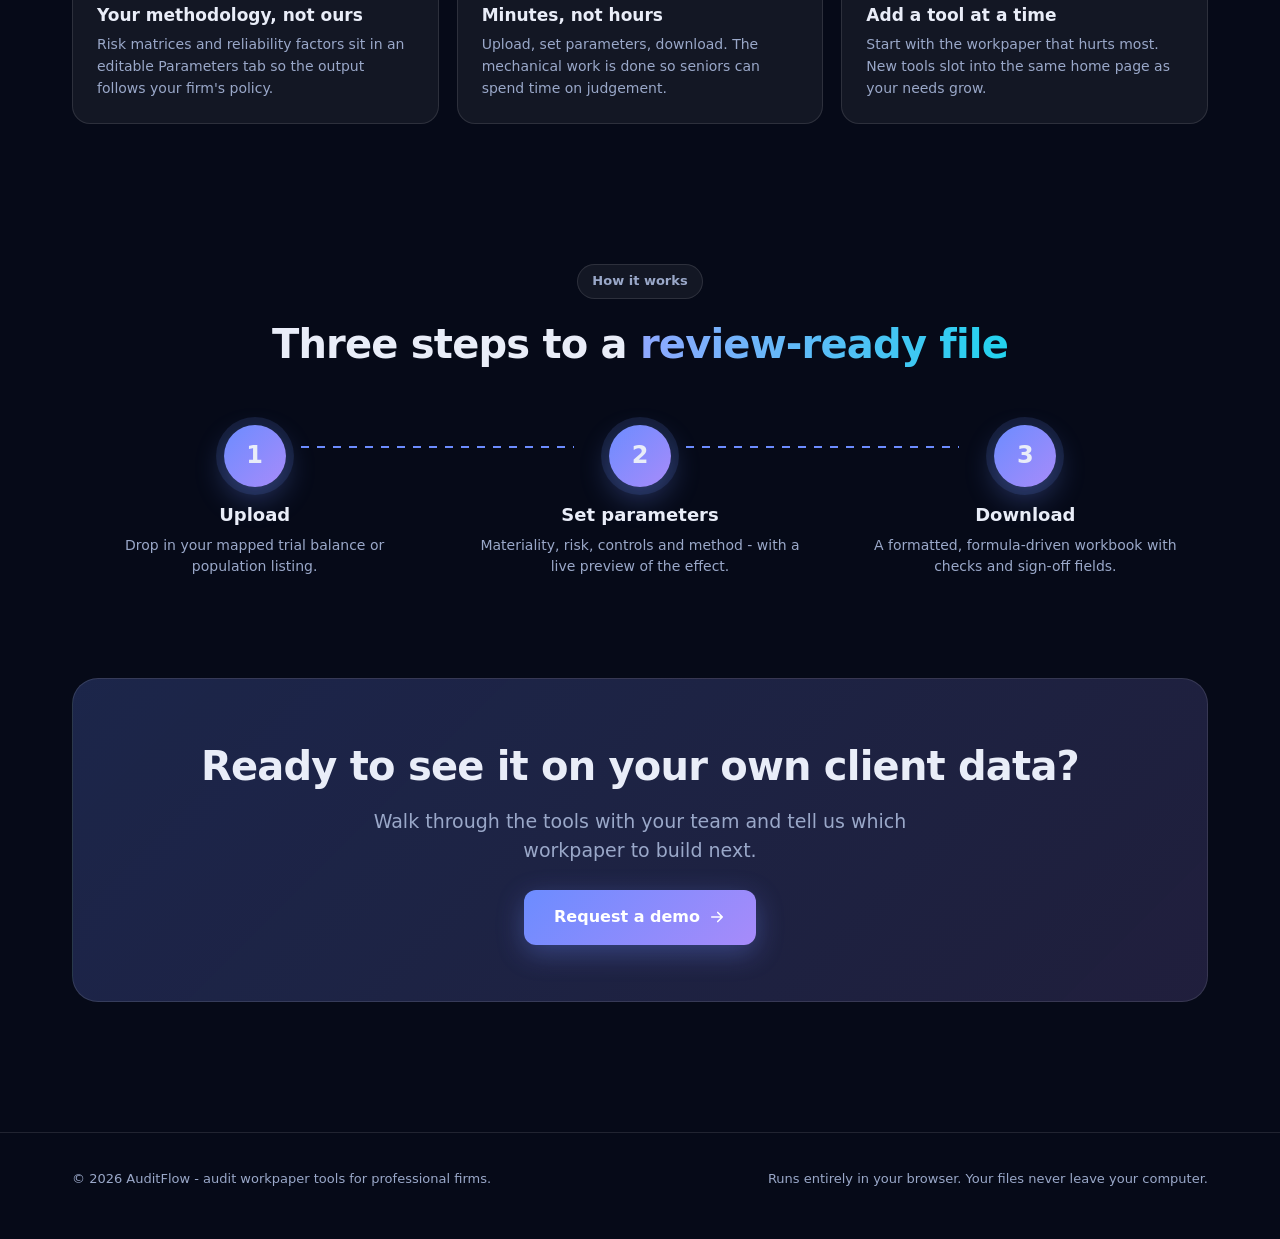
==== commit 305c20c3: "Update index.html" ====
--- a/index.html
+++ b/index.html
@@ -199,7 +199,12 @@
    <div class="tags"><span>Auto-mapping</span><span>Review list</span><span>Reuse last year</span><span>Lead-ready</span></div><span class="go">Open tool <svg viewBox="0 0 24 24" width="18" height="18" fill="none" stroke="currentColor" stroke-width="2.2" stroke-linecap="round" stroke-linejoin="round"><path d="M5 12h14M13 6l6 6-6 6"/></svg></span>
   </a>
  
-  <div class="card soon rv d7"><span class="badge">COMING SOON</span>
+  <a class="card rv d7" href="contra.html"><span class="badge live">LIVE</span>
+   <div class="ic"><svg viewBox="0 0 24 24" fill="none" stroke="currentColor" stroke-width="1.8" stroke-linecap="round" stroke-linejoin="round"><path d="M4 8h14M14 4l4 4-4 4"/><path d="M20 16H6M10 12l-4 4 4 4"/></svg></div><h3>Contra Elimination</h3><p>Remove offsetting journal lines, split debit and credit populations, and tie the net back to the trial balance.</p>
+   <div class="tags"><span>Within and across entries</span><span>Debit / credit population</span><span>TB tie-out</span><span>Better samples</span></div><span class="go">Open tool <svg viewBox="0 0 24 24" width="18" height="18" fill="none" stroke="currentColor" stroke-width="2.2" stroke-linecap="round" stroke-linejoin="round"><path d="M5 12h14M13 6l6 6-6 6"/></svg></span>
+  </a>
+ 
+  <div class="card soon rv d8"><span class="badge">COMING SOON</span>
    <div class="ic"><svg viewBox="0 0 24 24" fill="none" stroke="currentColor" stroke-width="1.8" stroke-linecap="round" stroke-linejoin="round"><path d="M6 3h9l4 4v14H6z"/><path d="M14 3v5h5M9 13h7M9 17h5"/></svg></div><h3>Engagement Letters</h3><p>Generate and track engagement letters.</p>
    
   </div>
@@ -247,3 +252,125 @@
 </div></div>
 <script src="assets/config.js"></script>
 <script src="assets/app.js"></script></body></html>
+<!doctype html><html lang="en"><head><meta charset="utf-8">
+<meta name="viewport" content="width=device-width,initial-scale=1"><title>Audit tools for modern firms - AuditFlow</title>
+<link rel="stylesheet" href="assets/app.css"></head><body>
+<div class="bg"></div><div class="blob b1"></div><div class="blob b2"></div><div class="blob b3"></div><canvas id="net"></canvas>
+<div class="trialbar" style="background:linear-gradient(90deg,#059669,#0ea5e9)">PRIVATE BY DESIGN - everything runs in your browser. Your files are never uploaded or stored.</div>
+<header class="nav"><div class="in"><a class="logo" href="index.html"><svg width="30" height="30" viewBox="0 0 32 32"><defs><linearGradient id="lg" x1="0" y1="0" x2="1" y2="1"><stop offset="0" stop-color="#6c8cff"/><stop offset="1" stop-color="#22d3ee"/></linearGradient></defs><rect width="32" height="32" rx="9" fill="url(#lg)"/><path d="M8 17l5 5 11-12" fill="none" stroke="#fff" stroke-width="3" stroke-linecap="round" stroke-linejoin="round"/></svg> AuditFlow</a>
+ <nav class="links"><a href="index.html#tools">Tools</a><a href="index.html#why">Why firms choose us</a><a href="index.html#how">How it works</a>
+ <a class="btn sm" href="mailto:ca.mayankchopra@gmail.com?subject=Demo%20request">Request a demo</a></nav></div></header>
+
+<section class="hero"><div class="wrap g">
+ <div>
+  <span class="pill rv"><i></i> Built for audit firms - ready to use today</span>
+  <h1 class="rv d1">Audit workpapers,<br><span class="grad">done in minutes.</span></h1>
+  <p class="lead rv d2">Turn a trial balance into <b class="grad word" id="word" data-words='["lead schedules","financial statements","audit samples","review-ready files"]'>lead schedules</b>.
+   Fully linked Excel output your team can review, tick and file - no re-keying, no broken links.</p>
+  <div class="cta-row rv d3"><a class="btn lg" href="#tools">Launch a tool <svg viewBox="0 0 24 24" width="18" height="18" fill="none" stroke="currentColor" stroke-width="2.2" stroke-linecap="round" stroke-linejoin="round"><path d="M5 12h14M13 6l6 6-6 6"/></svg></a><a class="btn ghost lg" href="mailto:ca.mayankchopra@gmail.com?subject=Demo%20request">Book a demo</a></div>
+  <div class="trust rv d4"><span><svg viewBox="0 0 24 24" width="16" height="16" fill="none" stroke="currentColor" stroke-width="2.4" stroke-linecap="round" stroke-linejoin="round"><path d="M5 12.5l4.5 4.5L19 7"/></svg> Every figure a live formula</span><span><svg viewBox="0 0 24 24" width="16" height="16" fill="none" stroke="currentColor" stroke-width="2.4" stroke-linecap="round" stroke-linejoin="round"><path d="M5 12.5l4.5 4.5L19 7"/></svg> Reproducible selections</span><span><svg viewBox="0 0 24 24" width="16" height="16" fill="none" stroke="currentColor" stroke-width="2.4" stroke-linecap="round" stroke-linejoin="round"><path d="M5 12.5l4.5 4.5L19 7"/></svg> Zero data stored</span></div>
+ </div>
+ <div class="rv d2" style="position:relative">
+  <div class="mock"><div class="bar"><i></i><i></i><i></i></div><p class="t">Lead summary &middot; Year ended 31-Mar-2026</p>
+   <div class="mrow" style="animation-delay:.2s"><b>A1</b><div><div>Property, Plant &amp; Equipment</div><div class="bargraph"><i style="--w:92%"></i></div></div><span class="n">224,400</span><span class="chip ex">Explain</span></div>
+   <div class="mrow" style="animation-delay:.4s"><b>B1</b><div><div>Inventories</div><div class="bargraph"><i style="--w:55%"></i></div></div><span class="n">100,000</span><span class="chip ex">Explain</span></div>
+   <div class="mrow" style="animation-delay:.6s"><b>B2</b><div><div>Trade Receivables</div><div class="bargraph"><i style="--w:48%"></i></div></div><span class="n">86,950</span><span class="chip ex">Explain</span></div>
+   <div class="mrow" style="animation-delay:.8s"><b>B3</b><div><div>Cash &amp; Bank</div><div class="bargraph"><i style="--w:25%"></i></div></div><span class="n">44,640</span><span class="chip ok">OK</span></div>
+   <div class="mrow" style="animation-delay:1s"><b>E2</b><div><div>Trade Payables</div><div class="bargraph"><i style="--w:30%"></i></div></div><span class="n">54,400</span><span class="chip ok">OK</span></div>
+   <div class="mrow" style="animation-delay:1.2s"><b>F1</b><div><div>Revenue from Operations</div><div class="bargraph"><i style="--w:80%"></i></div></div><span class="n">485,200</span><span class="chip ex">Explain</span></div>
+  </div>
+  <div class="float-chip a"><svg viewBox="0 0 24 24" width="16" height="16" fill="none" stroke="currentColor" stroke-width="2.4" stroke-linecap="round" stroke-linejoin="round"><path d="M5 12.5l4.5 4.5L19 7"/></svg> Balance sheet balances</div>
+  <div class="float-chip b"><svg viewBox="0 0 24 24" fill="none" stroke="currentColor" stroke-width="1.8" stroke-linecap="round" stroke-linejoin="round"><path d="M12 3l8 3v6c0 5-3.5 8-8 9-4.5-1-8-4-8-9V6z"/><path d="M9 12l2 2 4-4"/></svg> All integrity checks OK</div>
+ </div>
+</div></section>
+
+<section style="padding:30px 0"><div class="wrap"><div class="stats">
+ <div class="stat rv"><b data-count="27">0</b><span>FSLI lead tabs generated</span></div>
+ <div class="stat rv d1"><b data-count="4">0</b><span>sampling methods</span></div>
+ <div class="stat rv d2"><b data-count="100" data-suf="%">0</b><span>formula-driven workbooks</span></div>
+ <div class="stat rv d3"><b data-count="0">0</b><span>client files stored</span></div>
+</div></div></section>
+
+<section id="tools"><div class="wrap">
+ <div class="center"><span class="pill rv">Your toolkit</span><h2 class="rv d1" style="margin-top:14px">Pick a tool. <span class="grad">Get a workpaper.</span></h2>
+ <p class="lead rv d2">Standalone tools that each do one job well - priced and rolled out per firm, one at a time.</p></div>
+ <div class="tools">
+ 
+  <a class="card rv d1" href="lead-schedule.html"><span class="badge live">LIVE</span>
+   <div class="ic"><svg viewBox="0 0 24 24" fill="none" stroke="currentColor" stroke-width="1.8" stroke-linecap="round" stroke-linejoin="round"><path d="M12 3l9 5-9 5-9-5 9-5z"/><path d="M3 13l9 5 9-5"/><path d="M3 17.5l9 5 9-5" opacity=".55"/></svg></div><h3>Lead Schedule</h3><p>Turn a mapped trial balance into linked lead schedules, Balance Sheet and P&amp;L.</p>
+   <div class="tags"><span>Trial balance</span><span>FSLI leads</span><span>Balance Sheet</span><span>P&amp;L</span></div><span class="go">Open tool <svg viewBox="0 0 24 24" width="18" height="18" fill="none" stroke="currentColor" stroke-width="2.2" stroke-linecap="round" stroke-linejoin="round"><path d="M5 12h14M13 6l6 6-6 6"/></svg></span>
+  </a>
+ 
+  <a class="card rv d2" href="sampling.html"><span class="badge live">LIVE</span>
+   <div class="ic"><svg viewBox="0 0 24 24" fill="none" stroke="currentColor" stroke-width="1.8" stroke-linecap="round" stroke-linejoin="round"><circle cx="12" cy="12" r="9"/><circle cx="12" cy="12" r="5"/><circle cx="12" cy="12" r="1.2" fill="currentColor"/><path d="M12 3v3M21 12h-3"/></svg></div><h3>Audit Sampling</h3><p>Risk-based sample sizing with key items, residual population and evaluation.</p>
+   <div class="tags"><span>MUS</span><span>Random</span><span>Systematic</span><span>Haphazard</span></div><span class="go">Open tool <svg viewBox="0 0 24 24" width="18" height="18" fill="none" stroke="currentColor" stroke-width="2.2" stroke-linecap="round" stroke-linejoin="round"><path d="M5 12h14M13 6l6 6-6 6"/></svg></span>
+  </a>
+ 
+  <a class="card rv d3" href="fixed-assets.html"><span class="badge live">LIVE</span>
+   <div class="ic"><svg viewBox="0 0 24 24" fill="none" stroke="currentColor" stroke-width="1.8" stroke-linecap="round" stroke-linejoin="round"><path d="M4 21V8l8-5 8 5v13"/><path d="M9 21v-6h6v6M8 11h2M14 11h2"/></svg></div><h3>Fixed Assets</h3><p>Roll-forward, depreciation recalculation, additions and disposals testing from your asset register.</p>
+   <div class="tags"><span>Roll-forward</span><span>Depreciation</span><span>Additions</span><span>Disposals</span></div><span class="go">Open tool <svg viewBox="0 0 24 24" width="18" height="18" fill="none" stroke="currentColor" stroke-width="2.2" stroke-linecap="round" stroke-linejoin="round"><path d="M5 12h14M13 6l6 6-6 6"/></svg></span>
+  </a>
+ 
+  <div class="card soon rv d4"><span class="badge">COMING SOON</span>
+   <div class="ic"><svg viewBox="0 0 24 24" fill="none" stroke="currentColor" stroke-width="1.8" stroke-linecap="round" stroke-linejoin="round"><path d="M18 5H7l6 7-6 7h11"/></svg></div><h3>Casting &amp; Footing</h3><p>Cast and foot financial statements and schedules.</p>
+   
+  </div>
+ 
+  <div class="card soon rv d5"><span class="badge">COMING SOON</span>
+   <div class="ic"><svg viewBox="0 0 24 24" fill="none" stroke="currentColor" stroke-width="1.8" stroke-linecap="round" stroke-linejoin="round"><circle cx="10.5" cy="10.5" r="6.5"/><path d="M15.5 15.5L21 21"/><path d="M8 10.5h5M10.5 8v5" opacity=".6"/></svg></div><h3>JE Testing</h3><p>Journal entry test routines and exception reports.</p>
+   
+  </div>
+ 
+  <a class="card rv d6" href="tb-mapping.html"><span class="badge live">LIVE</span>
+   <div class="ic"><svg viewBox="0 0 24 24" fill="none" stroke="currentColor" stroke-width="1.8" stroke-linecap="round" stroke-linejoin="round"><circle cx="5" cy="6" r="2.2"/><circle cx="5" cy="18" r="2.2"/><circle cx="19" cy="12" r="2.2"/><path d="M7 6c6 0 4 6 10 6M7 18c6 0 4-6 10-6"/></svg></div><h3>TB Mapping</h3><p>Map a raw client trial balance to FSLI categories with confidence ratings and a review list.</p>
+   <div class="tags"><span>Auto-mapping</span><span>Review list</span><span>Reuse last year</span><span>Lead-ready</span></div><span class="go">Open tool <svg viewBox="0 0 24 24" width="18" height="18" fill="none" stroke="currentColor" stroke-width="2.2" stroke-linecap="round" stroke-linejoin="round"><path d="M5 12h14M13 6l6 6-6 6"/></svg></span>
+  </a>
+ 
+  <div class="card soon rv d7"><span class="badge">COMING SOON</span>
+   <div class="ic"><svg viewBox="0 0 24 24" fill="none" stroke="currentColor" stroke-width="1.8" stroke-linecap="round" stroke-linejoin="round"><path d="M6 3h9l4 4v14H6z"/><path d="M14 3v5h5M9 13h7M9 17h5"/></svg></div><h3>Engagement Letters</h3><p>Generate and track engagement letters.</p>
+   
+  </div>
+ 
+ </div>
+</div></section>
+
+<section id="why"><div class="wrap">
+ <div class="center"><span class="pill rv">Why firms choose us</span><h2 class="rv d1" style="margin-top:14px">Built the way <span class="grad">auditors work</span></h2></div>
+ <div class="feats">
+  <div class="feat rv"><svg viewBox="0 0 24 24" fill="none" stroke="currentColor" stroke-width="1.8" stroke-linecap="round" stroke-linejoin="round"><rect x="3" y="4" width="18" height="16" rx="2"/><path d="M3 10h18M9 4v16"/></svg><h4>Live, linked Excel</h4><p>Lead tabs feed the Balance Sheet and P&amp;L. Change materiality or an adjustment and everything updates - no pasted values.</p></div>
+  <div class="feat rv d1"><svg viewBox="0 0 24 24" fill="none" stroke="currentColor" stroke-width="1.8" stroke-linecap="round" stroke-linejoin="round"><path d="M12 3l8 3v6c0 5-3.5 8-8 9-4.5-1-8-4-8-9V6z"/><path d="M9 12l2 2 4-4"/></svg><h4>Built-in integrity checks</h4><p>Unmapped balances, TB not netting to nil, lead tie-outs and balance-sheet checks are flagged before a reviewer sees the file.</p></div>
+  <div class="feat rv d2"><svg viewBox="0 0 24 24" fill="none" stroke="currentColor" stroke-width="1.8" stroke-linecap="round" stroke-linejoin="round"><rect x="4" y="4" width="16" height="16" rx="3"/><circle cx="9" cy="9" r="1" fill="currentColor"/><circle cx="15" cy="15" r="1" fill="currentColor"/><circle cx="15" cy="9" r="1" fill="currentColor"/><circle cx="9" cy="15" r="1" fill="currentColor"/></svg><h4>Defensible sampling</h4><p>Key items, residual population, risk-based sizing and seeded selections you can reproduce for the file and for inspection.</p></div>
+  <div class="feat rv d3"><svg viewBox="0 0 24 24" fill="none" stroke="currentColor" stroke-width="1.8" stroke-linecap="round" stroke-linejoin="round"><path d="M4 7h10M18 7h2M4 17h2M10 17h10"/><circle cx="16" cy="7" r="2"/><circle cx="8" cy="17" r="2"/></svg><h4>Your methodology, not ours</h4><p>Risk matrices and reliability factors sit in an editable Parameters tab so the output follows your firm's policy.</p></div>
+  <div class="feat rv d4"><svg viewBox="0 0 24 24" fill="none" stroke="currentColor" stroke-width="1.8" stroke-linecap="round" stroke-linejoin="round"><circle cx="12" cy="12" r="9"/><path d="M12 7v5l3 2"/></svg><h4>Minutes, not hours</h4><p>Upload, set parameters, download. The mechanical work is done so seniors can spend time on judgement.</p></div>
+  <div class="feat rv d5"><svg viewBox="0 0 24 24" fill="none" stroke="currentColor" stroke-width="1.8" stroke-linecap="round" stroke-linejoin="round"><path d="M13 2L4 14h7l-1 8 9-12h-7z"/></svg><h4>Add a tool at a time</h4><p>Start with the workpaper that hurts most. New tools slot into the same home page as your needs grow.</p></div>
+ </div>
+</div></section>
+
+<section id="how"><div class="wrap">
+ <div class="center"><span class="pill rv">How it works</span><h2 class="rv d1" style="margin-top:14px">Three steps to a <span class="grad">review-ready file</span></h2></div>
+ <div class="steps">
+  <div class="step rv"><div class="no">1</div><h4>Upload</h4><p>Drop in your mapped trial balance or population listing.</p></div>
+  <div class="step rv d1"><div class="no">2</div><h4>Set parameters</h4><p>Materiality, risk, controls and method - with a live preview of the effect.</p></div>
+  <div class="step rv d2"><div class="no">3</div><h4>Download</h4><p>A formatted, formula-driven workbook with checks and sign-off fields.</p></div>
+ </div>
+</div></section>
+
+<section style="padding-top:20px"><div class="wrap"><div class="ctab rv">
+ <h2>Ready to see it on your own client data?</h2><p class="lead" style="margin:0 auto 24px">Walk through the tools with your team and tell us which workpaper to build next.</p>
+ <a class="btn lg" href="mailto:ca.mayankchopra@gmail.com?subject=Demo%20request">Request a demo <svg viewBox="0 0 24 24" width="18" height="18" fill="none" stroke="currentColor" stroke-width="2.2" stroke-linecap="round" stroke-linejoin="round"><path d="M5 12h14M13 6l6 6-6 6"/></svg></a></div></div></section>
+
+<footer><div class="wrap in"><span>&copy; 2026 AuditFlow - audit workpaper tools for professional firms.</span>
+<span>Runs entirely in your browser. Your files never leave your computer.</span></div></footer>
+<div class="ov" id="ov"><div class="mbox" id="ovbox"></div></div>
+<button class="fbbtn" id="fbBtn" type="button" aria-label="Give feedback"><svg width="18" height="18" viewBox="0 0 24 24" fill="none" stroke="currentColor" stroke-width="2" stroke-linecap="round" stroke-linejoin="round"><path d="M21 12a8 8 0 0 1-11.6 7.1L4 20l1-4.6A8 8 0 1 1 21 12z"/></svg> Feedback</button>
+<div class="ov" id="fb"><div class="mbox" style="text-align:left;width:min(480px,94vw)">
+ <h3 style="margin:0 0 4px;font-size:22px">How is it going?</h3><p class="hint" style="margin:0 0 6px">Tell us what worked, what broke, or what to build next.</p>
+ <div class="stars" id="stars"><button type="button" data-v="1" aria-label="1 stars">&#9733;</button><button type="button" data-v="2" aria-label="2 stars">&#9733;</button><button type="button" data-v="3" aria-label="3 stars">&#9733;</button><button type="button" data-v="4" aria-label="4 stars">&#9733;</button><button type="button" data-v="5" aria-label="5 stars">&#9733;</button></div>
+ <div class="seg" style="margin-top:10px"><label><input type="radio" name="fbcat" value="Idea" checked><span>Idea</span></label><label><input type="radio" name="fbcat" value="Bug"><span>Bug</span></label><label><input type="radio" name="fbcat" value="Praise"><span>Praise</span></label><label><input type="radio" name="fbcat" value="Question"><span>Question</span></label></div>
+ <label class="f">Your feedback</label><textarea id="fbmsg" rows="4" maxlength="2000" placeholder="What would make this more useful for your firm?"></textarea>
+ <label class="f">Email or name (optional)</label><input id="fbcontact" maxlength="200" placeholder="Only if you want a reply">
+ <div class="err" id="fberr"></div>
+ <div style="display:flex;gap:10px;margin-top:16px"><button class="btn" id="fbsend" type="button" style="flex:1;justify-content:center">Send feedback</button><button class="btn ghost" id="fbclose" type="button">Close</button></div>
+</div></div>
+<script src="assets/config.js"></script>
+<script src="assets/app.js"></script></body></html>
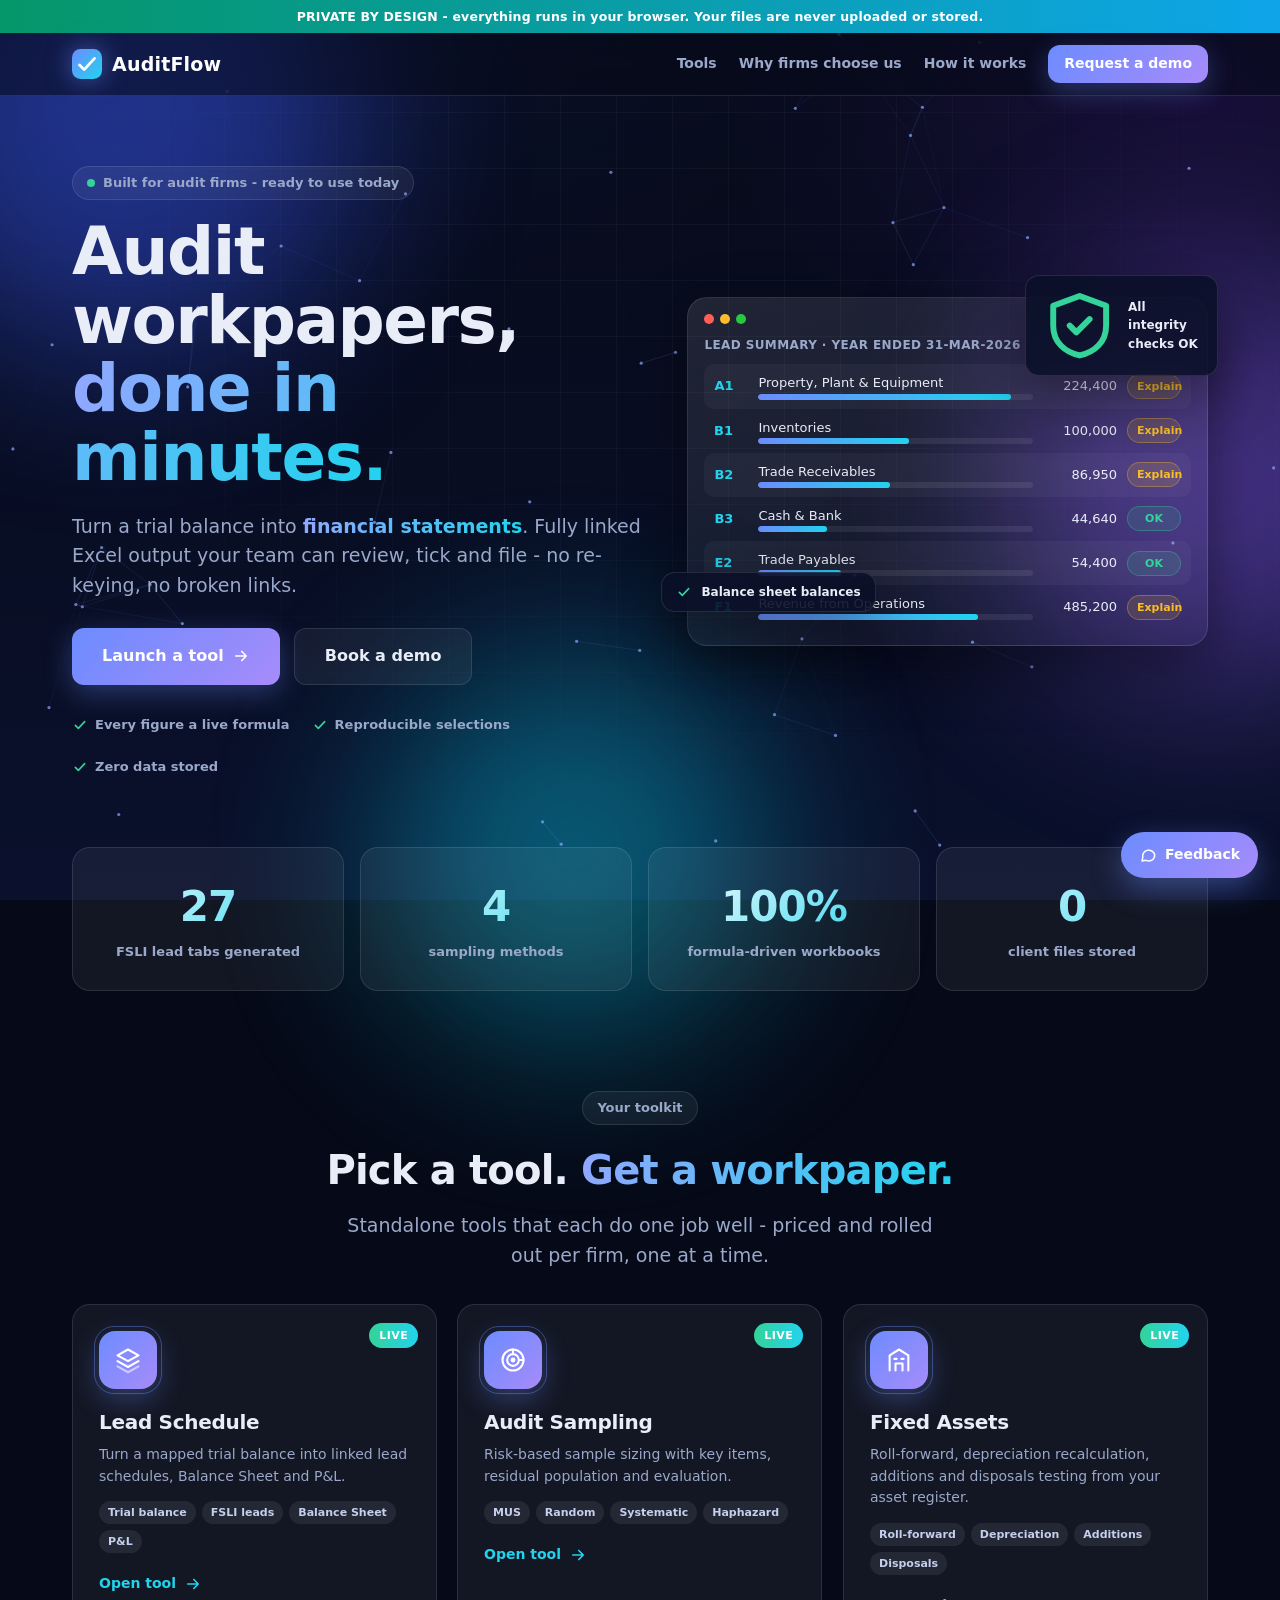
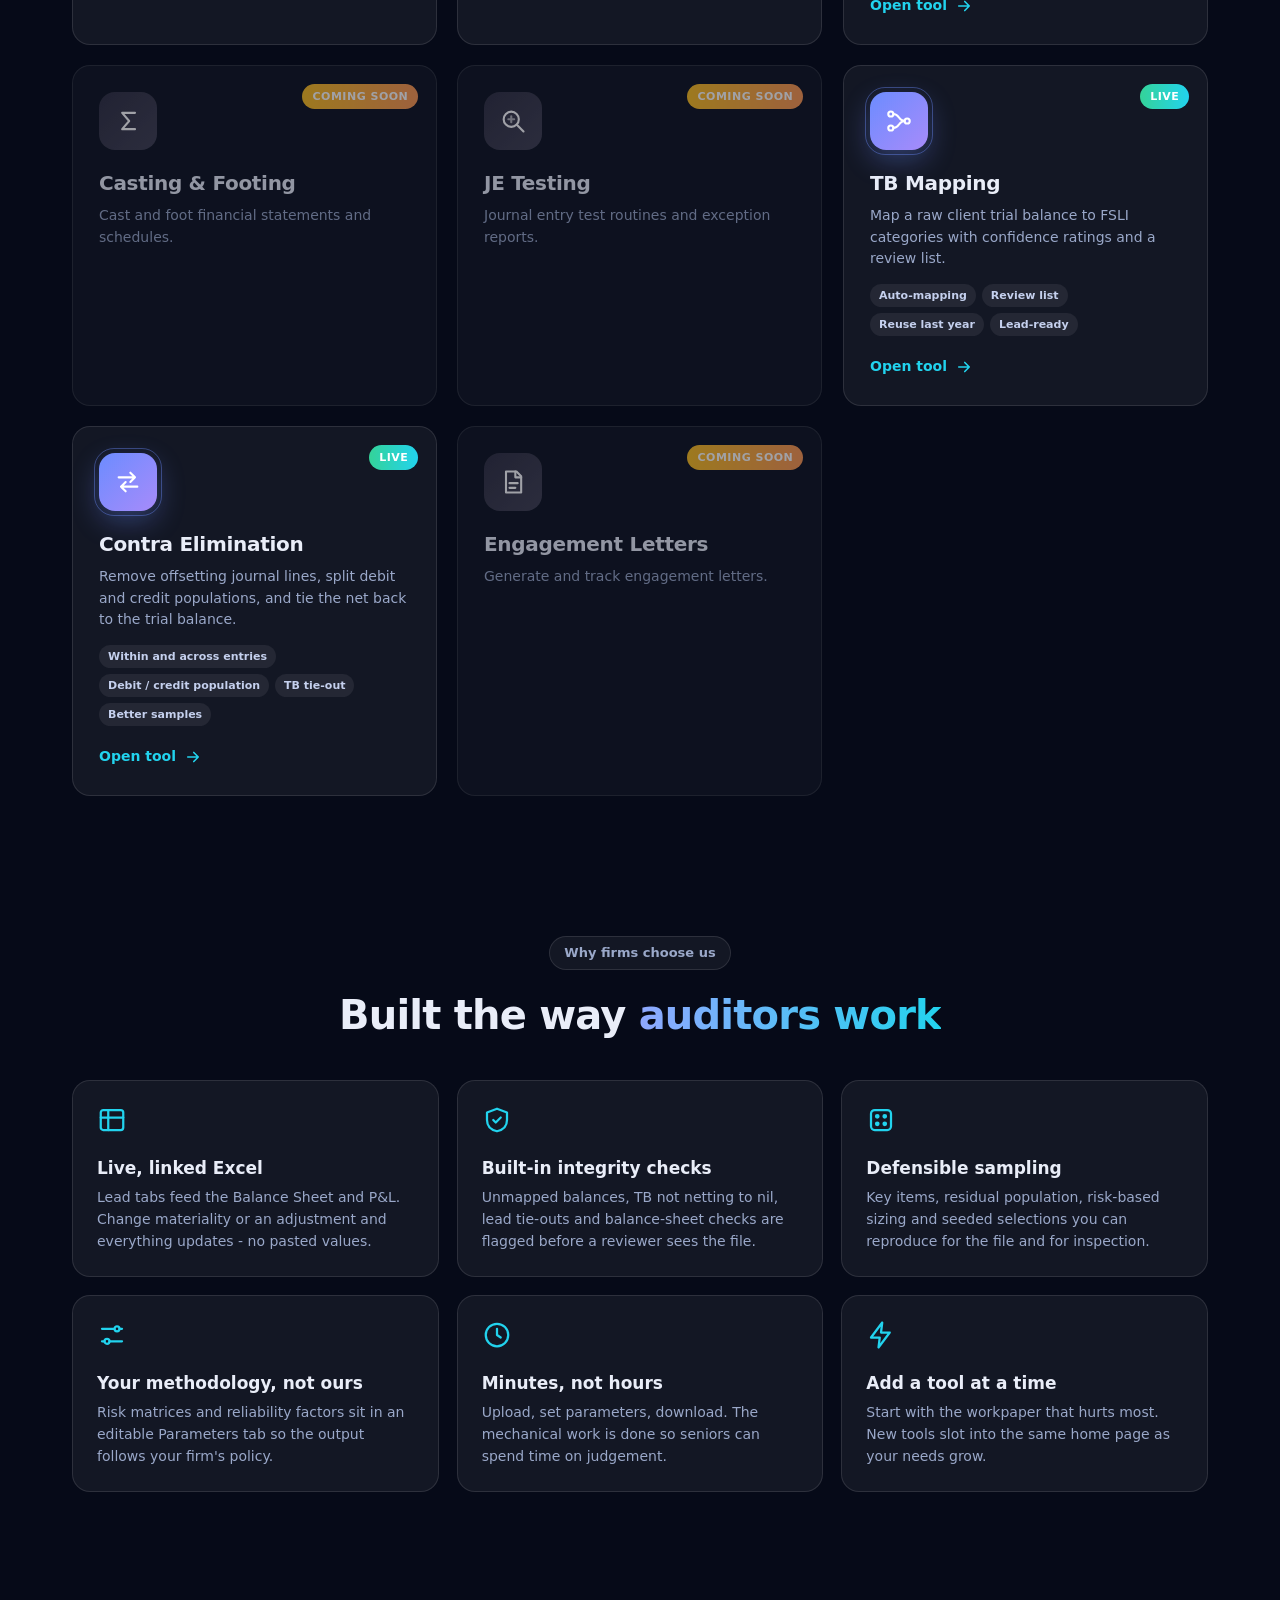
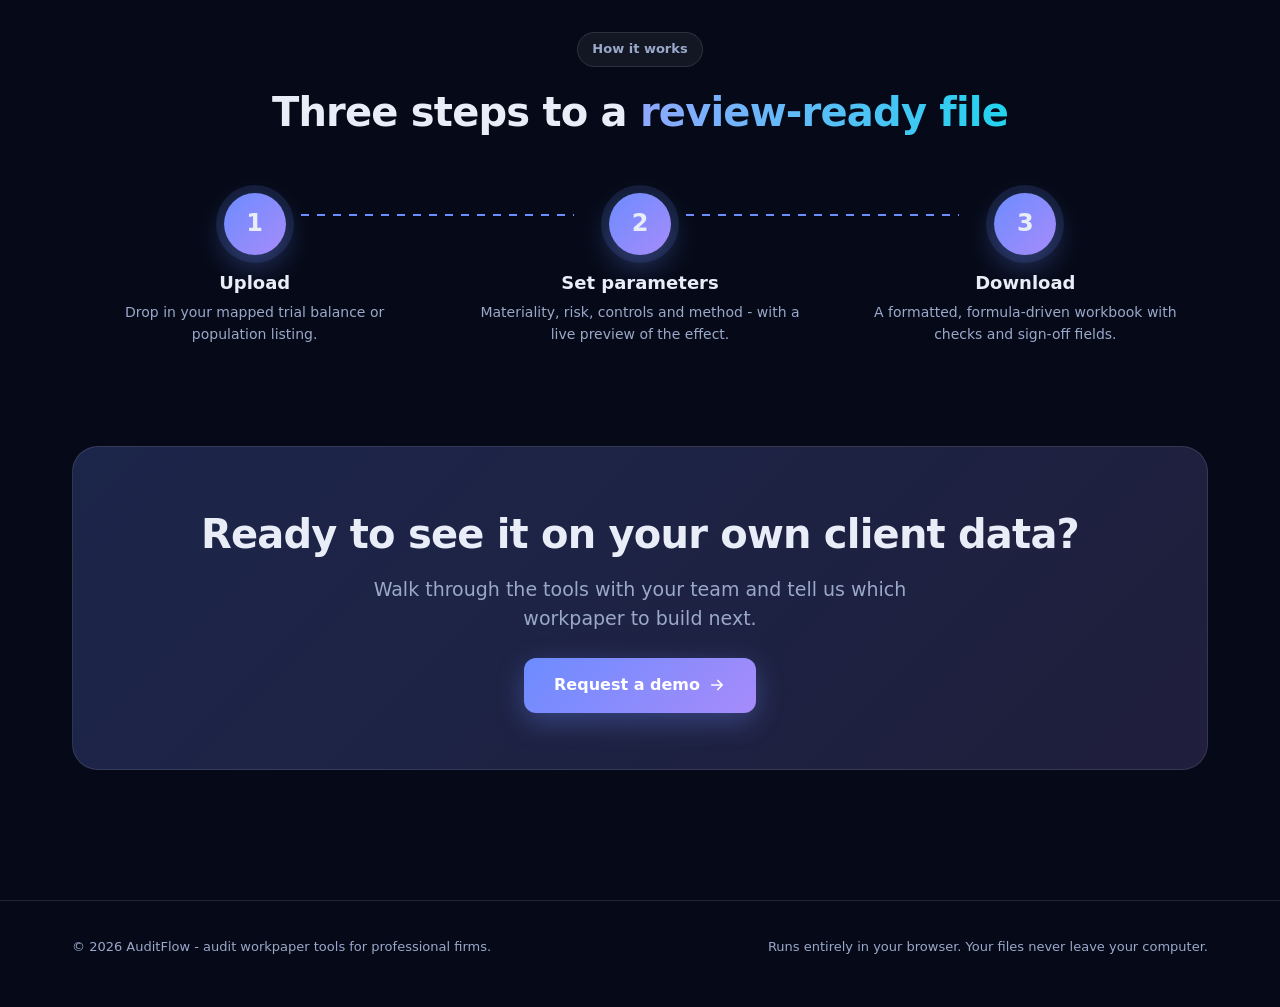
==== commit 1ba33179: "Update index.html" ====
--- a/index.html
+++ b/index.html
@@ -125,252 +125,3 @@
 </div></div>
 <script src="assets/config.js"></script>
 <script src="assets/app.js"></script></body></html>
-<!doctype html><html lang="en"><head><meta charset="utf-8">
-<meta name="viewport" content="width=device-width,initial-scale=1"><title>Audit tools for modern firms - AuditFlow</title>
-<link rel="stylesheet" href="assets/app.css"></head><body>
-<div class="bg"></div><div class="blob b1"></div><div class="blob b2"></div><div class="blob b3"></div><canvas id="net"></canvas>
-<div class="trialbar" style="background:linear-gradient(90deg,#059669,#0ea5e9)">PRIVATE BY DESIGN - everything runs in your browser. Your files are never uploaded or stored.</div>
-<header class="nav"><div class="in"><a class="logo" href="index.html"><svg width="30" height="30" viewBox="0 0 32 32"><defs><linearGradient id="lg" x1="0" y1="0" x2="1" y2="1"><stop offset="0" stop-color="#6c8cff"/><stop offset="1" stop-color="#22d3ee"/></linearGradient></defs><rect width="32" height="32" rx="9" fill="url(#lg)"/><path d="M8 17l5 5 11-12" fill="none" stroke="#fff" stroke-width="3" stroke-linecap="round" stroke-linejoin="round"/></svg> AuditFlow</a>
- <nav class="links"><a href="index.html#tools">Tools</a><a href="index.html#why">Why firms choose us</a><a href="index.html#how">How it works</a>
- <a class="btn sm" href="mailto:ca.mayankchopra@gmail.com?subject=Demo%20request">Request a demo</a></nav></div></header>
-
-<section class="hero"><div class="wrap g">
- <div>
-  <span class="pill rv"><i></i> Built for audit firms - ready to use today</span>
-  <h1 class="rv d1">Audit workpapers,<br><span class="grad">done in minutes.</span></h1>
-  <p class="lead rv d2">Turn a trial balance into <b class="grad word" id="word" data-words='["lead schedules","financial statements","audit samples","review-ready files"]'>lead schedules</b>.
-   Fully linked Excel output your team can review, tick and file - no re-keying, no broken links.</p>
-  <div class="cta-row rv d3"><a class="btn lg" href="#tools">Launch a tool <svg viewBox="0 0 24 24" width="18" height="18" fill="none" stroke="currentColor" stroke-width="2.2" stroke-linecap="round" stroke-linejoin="round"><path d="M5 12h14M13 6l6 6-6 6"/></svg></a><a class="btn ghost lg" href="mailto:ca.mayankchopra@gmail.com?subject=Demo%20request">Book a demo</a></div>
-  <div class="trust rv d4"><span><svg viewBox="0 0 24 24" width="16" height="16" fill="none" stroke="currentColor" stroke-width="2.4" stroke-linecap="round" stroke-linejoin="round"><path d="M5 12.5l4.5 4.5L19 7"/></svg> Every figure a live formula</span><span><svg viewBox="0 0 24 24" width="16" height="16" fill="none" stroke="currentColor" stroke-width="2.4" stroke-linecap="round" stroke-linejoin="round"><path d="M5 12.5l4.5 4.5L19 7"/></svg> Reproducible selections</span><span><svg viewBox="0 0 24 24" width="16" height="16" fill="none" stroke="currentColor" stroke-width="2.4" stroke-linecap="round" stroke-linejoin="round"><path d="M5 12.5l4.5 4.5L19 7"/></svg> Zero data stored</span></div>
- </div>
- <div class="rv d2" style="position:relative">
-  <div class="mock"><div class="bar"><i></i><i></i><i></i></div><p class="t">Lead summary &middot; Year ended 31-Mar-2026</p>
-   <div class="mrow" style="animation-delay:.2s"><b>A1</b><div><div>Property, Plant &amp; Equipment</div><div class="bargraph"><i style="--w:92%"></i></div></div><span class="n">224,400</span><span class="chip ex">Explain</span></div>
-   <div class="mrow" style="animation-delay:.4s"><b>B1</b><div><div>Inventories</div><div class="bargraph"><i style="--w:55%"></i></div></div><span class="n">100,000</span><span class="chip ex">Explain</span></div>
-   <div class="mrow" style="animation-delay:.6s"><b>B2</b><div><div>Trade Receivables</div><div class="bargraph"><i style="--w:48%"></i></div></div><span class="n">86,950</span><span class="chip ex">Explain</span></div>
-   <div class="mrow" style="animation-delay:.8s"><b>B3</b><div><div>Cash &amp; Bank</div><div class="bargraph"><i style="--w:25%"></i></div></div><span class="n">44,640</span><span class="chip ok">OK</span></div>
-   <div class="mrow" style="animation-delay:1s"><b>E2</b><div><div>Trade Payables</div><div class="bargraph"><i style="--w:30%"></i></div></div><span class="n">54,400</span><span class="chip ok">OK</span></div>
-   <div class="mrow" style="animation-delay:1.2s"><b>F1</b><div><div>Revenue from Operations</div><div class="bargraph"><i style="--w:80%"></i></div></div><span class="n">485,200</span><span class="chip ex">Explain</span></div>
-  </div>
-  <div class="float-chip a"><svg viewBox="0 0 24 24" width="16" height="16" fill="none" stroke="currentColor" stroke-width="2.4" stroke-linecap="round" stroke-linejoin="round"><path d="M5 12.5l4.5 4.5L19 7"/></svg> Balance sheet balances</div>
-  <div class="float-chip b"><svg viewBox="0 0 24 24" fill="none" stroke="currentColor" stroke-width="1.8" stroke-linecap="round" stroke-linejoin="round"><path d="M12 3l8 3v6c0 5-3.5 8-8 9-4.5-1-8-4-8-9V6z"/><path d="M9 12l2 2 4-4"/></svg> All integrity checks OK</div>
- </div>
-</div></section>
-
-<section style="padding:30px 0"><div class="wrap"><div class="stats">
- <div class="stat rv"><b data-count="27">0</b><span>FSLI lead tabs generated</span></div>
- <div class="stat rv d1"><b data-count="4">0</b><span>sampling methods</span></div>
- <div class="stat rv d2"><b data-count="100" data-suf="%">0</b><span>formula-driven workbooks</span></div>
- <div class="stat rv d3"><b data-count="0">0</b><span>client files stored</span></div>
-</div></div></section>
-
-<section id="tools"><div class="wrap">
- <div class="center"><span class="pill rv">Your toolkit</span><h2 class="rv d1" style="margin-top:14px">Pick a tool. <span class="grad">Get a workpaper.</span></h2>
- <p class="lead rv d2">Standalone tools that each do one job well - priced and rolled out per firm, one at a time.</p></div>
- <div class="tools">
- 
-  <a class="card rv d1" href="lead-schedule.html"><span class="badge live">LIVE</span>
-   <div class="ic"><svg viewBox="0 0 24 24" fill="none" stroke="currentColor" stroke-width="1.8" stroke-linecap="round" stroke-linejoin="round"><path d="M12 3l9 5-9 5-9-5 9-5z"/><path d="M3 13l9 5 9-5"/><path d="M3 17.5l9 5 9-5" opacity=".55"/></svg></div><h3>Lead Schedule</h3><p>Turn a mapped trial balance into linked lead schedules, Balance Sheet and P&amp;L.</p>
-   <div class="tags"><span>Trial balance</span><span>FSLI leads</span><span>Balance Sheet</span><span>P&amp;L</span></div><span class="go">Open tool <svg viewBox="0 0 24 24" width="18" height="18" fill="none" stroke="currentColor" stroke-width="2.2" stroke-linecap="round" stroke-linejoin="round"><path d="M5 12h14M13 6l6 6-6 6"/></svg></span>
-  </a>
- 
-  <a class="card rv d2" href="sampling.html"><span class="badge live">LIVE</span>
-   <div class="ic"><svg viewBox="0 0 24 24" fill="none" stroke="currentColor" stroke-width="1.8" stroke-linecap="round" stroke-linejoin="round"><circle cx="12" cy="12" r="9"/><circle cx="12" cy="12" r="5"/><circle cx="12" cy="12" r="1.2" fill="currentColor"/><path d="M12 3v3M21 12h-3"/></svg></div><h3>Audit Sampling</h3><p>Risk-based sample sizing with key items, residual population and evaluation.</p>
-   <div class="tags"><span>MUS</span><span>Random</span><span>Systematic</span><span>Haphazard</span></div><span class="go">Open tool <svg viewBox="0 0 24 24" width="18" height="18" fill="none" stroke="currentColor" stroke-width="2.2" stroke-linecap="round" stroke-linejoin="round"><path d="M5 12h14M13 6l6 6-6 6"/></svg></span>
-  </a>
- 
-  <a class="card rv d3" href="fixed-assets.html"><span class="badge live">LIVE</span>
-   <div class="ic"><svg viewBox="0 0 24 24" fill="none" stroke="currentColor" stroke-width="1.8" stroke-linecap="round" stroke-linejoin="round"><path d="M4 21V8l8-5 8 5v13"/><path d="M9 21v-6h6v6M8 11h2M14 11h2"/></svg></div><h3>Fixed Assets</h3><p>Roll-forward, depreciation recalculation, additions and disposals testing from your asset register.</p>
-   <div class="tags"><span>Roll-forward</span><span>Depreciation</span><span>Additions</span><span>Disposals</span></div><span class="go">Open tool <svg viewBox="0 0 24 24" width="18" height="18" fill="none" stroke="currentColor" stroke-width="2.2" stroke-linecap="round" stroke-linejoin="round"><path d="M5 12h14M13 6l6 6-6 6"/></svg></span>
-  </a>
- 
-  <div class="card soon rv d4"><span class="badge">COMING SOON</span>
-   <div class="ic"><svg viewBox="0 0 24 24" fill="none" stroke="currentColor" stroke-width="1.8" stroke-linecap="round" stroke-linejoin="round"><path d="M18 5H7l6 7-6 7h11"/></svg></div><h3>Casting &amp; Footing</h3><p>Cast and foot financial statements and schedules.</p>
-   
-  </div>
- 
-  <div class="card soon rv d5"><span class="badge">COMING SOON</span>
-   <div class="ic"><svg viewBox="0 0 24 24" fill="none" stroke="currentColor" stroke-width="1.8" stroke-linecap="round" stroke-linejoin="round"><circle cx="10.5" cy="10.5" r="6.5"/><path d="M15.5 15.5L21 21"/><path d="M8 10.5h5M10.5 8v5" opacity=".6"/></svg></div><h3>JE Testing</h3><p>Journal entry test routines and exception reports.</p>
-   
-  </div>
- 
-  <a class="card rv d6" href="tb-mapping.html"><span class="badge live">LIVE</span>
-   <div class="ic"><svg viewBox="0 0 24 24" fill="none" stroke="currentColor" stroke-width="1.8" stroke-linecap="round" stroke-linejoin="round"><circle cx="5" cy="6" r="2.2"/><circle cx="5" cy="18" r="2.2"/><circle cx="19" cy="12" r="2.2"/><path d="M7 6c6 0 4 6 10 6M7 18c6 0 4-6 10-6"/></svg></div><h3>TB Mapping</h3><p>Map a raw client trial balance to FSLI categories with confidence ratings and a review list.</p>
-   <div class="tags"><span>Auto-mapping</span><span>Review list</span><span>Reuse last year</span><span>Lead-ready</span></div><span class="go">Open tool <svg viewBox="0 0 24 24" width="18" height="18" fill="none" stroke="currentColor" stroke-width="2.2" stroke-linecap="round" stroke-linejoin="round"><path d="M5 12h14M13 6l6 6-6 6"/></svg></span>
-  </a>
- 
-  <a class="card rv d7" href="contra.html"><span class="badge live">LIVE</span>
-   <div class="ic"><svg viewBox="0 0 24 24" fill="none" stroke="currentColor" stroke-width="1.8" stroke-linecap="round" stroke-linejoin="round"><path d="M4 8h14M14 4l4 4-4 4"/><path d="M20 16H6M10 12l-4 4 4 4"/></svg></div><h3>Contra Elimination</h3><p>Remove offsetting journal lines, split debit and credit populations, and tie the net back to the trial balance.</p>
-   <div class="tags"><span>Within and across entries</span><span>Debit / credit population</span><span>TB tie-out</span><span>Better samples</span></div><span class="go">Open tool <svg viewBox="0 0 24 24" width="18" height="18" fill="none" stroke="currentColor" stroke-width="2.2" stroke-linecap="round" stroke-linejoin="round"><path d="M5 12h14M13 6l6 6-6 6"/></svg></span>
-  </a>
- 
-  <div class="card soon rv d8"><span class="badge">COMING SOON</span>
-   <div class="ic"><svg viewBox="0 0 24 24" fill="none" stroke="currentColor" stroke-width="1.8" stroke-linecap="round" stroke-linejoin="round"><path d="M6 3h9l4 4v14H6z"/><path d="M14 3v5h5M9 13h7M9 17h5"/></svg></div><h3>Engagement Letters</h3><p>Generate and track engagement letters.</p>
-   
-  </div>
- 
- </div>
-</div></section>
-
-<section id="why"><div class="wrap">
- <div class="center"><span class="pill rv">Why firms choose us</span><h2 class="rv d1" style="margin-top:14px">Built the way <span class="grad">auditors work</span></h2></div>
- <div class="feats">
-  <div class="feat rv"><svg viewBox="0 0 24 24" fill="none" stroke="currentColor" stroke-width="1.8" stroke-linecap="round" stroke-linejoin="round"><rect x="3" y="4" width="18" height="16" rx="2"/><path d="M3 10h18M9 4v16"/></svg><h4>Live, linked Excel</h4><p>Lead tabs feed the Balance Sheet and P&amp;L. Change materiality or an adjustment and everything updates - no pasted values.</p></div>
-  <div class="feat rv d1"><svg viewBox="0 0 24 24" fill="none" stroke="currentColor" stroke-width="1.8" stroke-linecap="round" stroke-linejoin="round"><path d="M12 3l8 3v6c0 5-3.5 8-8 9-4.5-1-8-4-8-9V6z"/><path d="M9 12l2 2 4-4"/></svg><h4>Built-in integrity checks</h4><p>Unmapped balances, TB not netting to nil, lead tie-outs and balance-sheet checks are flagged before a reviewer sees the file.</p></div>
-  <div class="feat rv d2"><svg viewBox="0 0 24 24" fill="none" stroke="currentColor" stroke-width="1.8" stroke-linecap="round" stroke-linejoin="round"><rect x="4" y="4" width="16" height="16" rx="3"/><circle cx="9" cy="9" r="1" fill="currentColor"/><circle cx="15" cy="15" r="1" fill="currentColor"/><circle cx="15" cy="9" r="1" fill="currentColor"/><circle cx="9" cy="15" r="1" fill="currentColor"/></svg><h4>Defensible sampling</h4><p>Key items, residual population, risk-based sizing and seeded selections you can reproduce for the file and for inspection.</p></div>
-  <div class="feat rv d3"><svg viewBox="0 0 24 24" fill="none" stroke="currentColor" stroke-width="1.8" stroke-linecap="round" stroke-linejoin="round"><path d="M4 7h10M18 7h2M4 17h2M10 17h10"/><circle cx="16" cy="7" r="2"/><circle cx="8" cy="17" r="2"/></svg><h4>Your methodology, not ours</h4><p>Risk matrices and reliability factors sit in an editable Parameters tab so the output follows your firm's policy.</p></div>
-  <div class="feat rv d4"><svg viewBox="0 0 24 24" fill="none" stroke="currentColor" stroke-width="1.8" stroke-linecap="round" stroke-linejoin="round"><circle cx="12" cy="12" r="9"/><path d="M12 7v5l3 2"/></svg><h4>Minutes, not hours</h4><p>Upload, set parameters, download. The mechanical work is done so seniors can spend time on judgement.</p></div>
-  <div class="feat rv d5"><svg viewBox="0 0 24 24" fill="none" stroke="currentColor" stroke-width="1.8" stroke-linecap="round" stroke-linejoin="round"><path d="M13 2L4 14h7l-1 8 9-12h-7z"/></svg><h4>Add a tool at a time</h4><p>Start with the workpaper that hurts most. New tools slot into the same home page as your needs grow.</p></div>
- </div>
-</div></section>
-
-<section id="how"><div class="wrap">
- <div class="center"><span class="pill rv">How it works</span><h2 class="rv d1" style="margin-top:14px">Three steps to a <span class="grad">review-ready file</span></h2></div>
- <div class="steps">
-  <div class="step rv"><div class="no">1</div><h4>Upload</h4><p>Drop in your mapped trial balance or population listing.</p></div>
-  <div class="step rv d1"><div class="no">2</div><h4>Set parameters</h4><p>Materiality, risk, controls and method - with a live preview of the effect.</p></div>
-  <div class="step rv d2"><div class="no">3</div><h4>Download</h4><p>A formatted, formula-driven workbook with checks and sign-off fields.</p></div>
- </div>
-</div></section>
-
-<section style="padding-top:20px"><div class="wrap"><div class="ctab rv">
- <h2>Ready to see it on your own client data?</h2><p class="lead" style="margin:0 auto 24px">Walk through the tools with your team and tell us which workpaper to build next.</p>
- <a class="btn lg" href="mailto:ca.mayankchopra@gmail.com?subject=Demo%20request">Request a demo <svg viewBox="0 0 24 24" width="18" height="18" fill="none" stroke="currentColor" stroke-width="2.2" stroke-linecap="round" stroke-linejoin="round"><path d="M5 12h14M13 6l6 6-6 6"/></svg></a></div></div></section>
-
-<footer><div class="wrap in"><span>&copy; 2026 AuditFlow - audit workpaper tools for professional firms.</span>
-<span>Runs entirely in your browser. Your files never leave your computer.</span></div></footer>
-<div class="ov" id="ov"><div class="mbox" id="ovbox"></div></div>
-<button class="fbbtn" id="fbBtn" type="button" aria-label="Give feedback"><svg width="18" height="18" viewBox="0 0 24 24" fill="none" stroke="currentColor" stroke-width="2" stroke-linecap="round" stroke-linejoin="round"><path d="M21 12a8 8 0 0 1-11.6 7.1L4 20l1-4.6A8 8 0 1 1 21 12z"/></svg> Feedback</button>
-<div class="ov" id="fb"><div class="mbox" style="text-align:left;width:min(480px,94vw)">
- <h3 style="margin:0 0 4px;font-size:22px">How is it going?</h3><p class="hint" style="margin:0 0 6px">Tell us what worked, what broke, or what to build next.</p>
- <div class="stars" id="stars"><button type="button" data-v="1" aria-label="1 stars">&#9733;</button><button type="button" data-v="2" aria-label="2 stars">&#9733;</button><button type="button" data-v="3" aria-label="3 stars">&#9733;</button><button type="button" data-v="4" aria-label="4 stars">&#9733;</button><button type="button" data-v="5" aria-label="5 stars">&#9733;</button></div>
- <div class="seg" style="margin-top:10px"><label><input type="radio" name="fbcat" value="Idea" checked><span>Idea</span></label><label><input type="radio" name="fbcat" value="Bug"><span>Bug</span></label><label><input type="radio" name="fbcat" value="Praise"><span>Praise</span></label><label><input type="radio" name="fbcat" value="Question"><span>Question</span></label></div>
- <label class="f">Your feedback</label><textarea id="fbmsg" rows="4" maxlength="2000" placeholder="What would make this more useful for your firm?"></textarea>
- <label class="f">Email or name (optional)</label><input id="fbcontact" maxlength="200" placeholder="Only if you want a reply">
- <div class="err" id="fberr"></div>
- <div style="display:flex;gap:10px;margin-top:16px"><button class="btn" id="fbsend" type="button" style="flex:1;justify-content:center">Send feedback</button><button class="btn ghost" id="fbclose" type="button">Close</button></div>
-</div></div>
-<script src="assets/config.js"></script>
-<script src="assets/app.js"></script></body></html>
-<!doctype html><html lang="en"><head><meta charset="utf-8">
-<meta name="viewport" content="width=device-width,initial-scale=1"><title>Audit tools for modern firms - AuditFlow</title>
-<link rel="stylesheet" href="assets/app.css"></head><body>
-<div class="bg"></div><div class="blob b1"></div><div class="blob b2"></div><div class="blob b3"></div><canvas id="net"></canvas>
-<div class="trialbar" style="background:linear-gradient(90deg,#059669,#0ea5e9)">PRIVATE BY DESIGN - everything runs in your browser. Your files are never uploaded or stored.</div>
-<header class="nav"><div class="in"><a class="logo" href="index.html"><svg width="30" height="30" viewBox="0 0 32 32"><defs><linearGradient id="lg" x1="0" y1="0" x2="1" y2="1"><stop offset="0" stop-color="#6c8cff"/><stop offset="1" stop-color="#22d3ee"/></linearGradient></defs><rect width="32" height="32" rx="9" fill="url(#lg)"/><path d="M8 17l5 5 11-12" fill="none" stroke="#fff" stroke-width="3" stroke-linecap="round" stroke-linejoin="round"/></svg> AuditFlow</a>
- <nav class="links"><a href="index.html#tools">Tools</a><a href="index.html#why">Why firms choose us</a><a href="index.html#how">How it works</a>
- <a class="btn sm" href="mailto:ca.mayankchopra@gmail.com?subject=Demo%20request">Request a demo</a></nav></div></header>
-
-<section class="hero"><div class="wrap g">
- <div>
-  <span class="pill rv"><i></i> Built for audit firms - ready to use today</span>
-  <h1 class="rv d1">Audit workpapers,<br><span class="grad">done in minutes.</span></h1>
-  <p class="lead rv d2">Turn a trial balance into <b class="grad word" id="word" data-words='["lead schedules","financial statements","audit samples","review-ready files"]'>lead schedules</b>.
-   Fully linked Excel output your team can review, tick and file - no re-keying, no broken links.</p>
-  <div class="cta-row rv d3"><a class="btn lg" href="#tools">Launch a tool <svg viewBox="0 0 24 24" width="18" height="18" fill="none" stroke="currentColor" stroke-width="2.2" stroke-linecap="round" stroke-linejoin="round"><path d="M5 12h14M13 6l6 6-6 6"/></svg></a><a class="btn ghost lg" href="mailto:ca.mayankchopra@gmail.com?subject=Demo%20request">Book a demo</a></div>
-  <div class="trust rv d4"><span><svg viewBox="0 0 24 24" width="16" height="16" fill="none" stroke="currentColor" stroke-width="2.4" stroke-linecap="round" stroke-linejoin="round"><path d="M5 12.5l4.5 4.5L19 7"/></svg> Every figure a live formula</span><span><svg viewBox="0 0 24 24" width="16" height="16" fill="none" stroke="currentColor" stroke-width="2.4" stroke-linecap="round" stroke-linejoin="round"><path d="M5 12.5l4.5 4.5L19 7"/></svg> Reproducible selections</span><span><svg viewBox="0 0 24 24" width="16" height="16" fill="none" stroke="currentColor" stroke-width="2.4" stroke-linecap="round" stroke-linejoin="round"><path d="M5 12.5l4.5 4.5L19 7"/></svg> Zero data stored</span></div>
- </div>
- <div class="rv d2" style="position:relative">
-  <div class="mock"><div class="bar"><i></i><i></i><i></i></div><p class="t">Lead summary &middot; Year ended 31-Mar-2026</p>
-   <div class="mrow" style="animation-delay:.2s"><b>A1</b><div><div>Property, Plant &amp; Equipment</div><div class="bargraph"><i style="--w:92%"></i></div></div><span class="n">224,400</span><span class="chip ex">Explain</span></div>
-   <div class="mrow" style="animation-delay:.4s"><b>B1</b><div><div>Inventories</div><div class="bargraph"><i style="--w:55%"></i></div></div><span class="n">100,000</span><span class="chip ex">Explain</span></div>
-   <div class="mrow" style="animation-delay:.6s"><b>B2</b><div><div>Trade Receivables</div><div class="bargraph"><i style="--w:48%"></i></div></div><span class="n">86,950</span><span class="chip ex">Explain</span></div>
-   <div class="mrow" style="animation-delay:.8s"><b>B3</b><div><div>Cash &amp; Bank</div><div class="bargraph"><i style="--w:25%"></i></div></div><span class="n">44,640</span><span class="chip ok">OK</span></div>
-   <div class="mrow" style="animation-delay:1s"><b>E2</b><div><div>Trade Payables</div><div class="bargraph"><i style="--w:30%"></i></div></div><span class="n">54,400</span><span class="chip ok">OK</span></div>
-   <div class="mrow" style="animation-delay:1.2s"><b>F1</b><div><div>Revenue from Operations</div><div class="bargraph"><i style="--w:80%"></i></div></div><span class="n">485,200</span><span class="chip ex">Explain</span></div>
-  </div>
-  <div class="float-chip a"><svg viewBox="0 0 24 24" width="16" height="16" fill="none" stroke="currentColor" stroke-width="2.4" stroke-linecap="round" stroke-linejoin="round"><path d="M5 12.5l4.5 4.5L19 7"/></svg> Balance sheet balances</div>
-  <div class="float-chip b"><svg viewBox="0 0 24 24" fill="none" stroke="currentColor" stroke-width="1.8" stroke-linecap="round" stroke-linejoin="round"><path d="M12 3l8 3v6c0 5-3.5 8-8 9-4.5-1-8-4-8-9V6z"/><path d="M9 12l2 2 4-4"/></svg> All integrity checks OK</div>
- </div>
-</div></section>
-
-<section style="padding:30px 0"><div class="wrap"><div class="stats">
- <div class="stat rv"><b data-count="27">0</b><span>FSLI lead tabs generated</span></div>
- <div class="stat rv d1"><b data-count="4">0</b><span>sampling methods</span></div>
- <div class="stat rv d2"><b data-count="100" data-suf="%">0</b><span>formula-driven workbooks</span></div>
- <div class="stat rv d3"><b data-count="0">0</b><span>client files stored</span></div>
-</div></div></section>
-
-<section id="tools"><div class="wrap">
- <div class="center"><span class="pill rv">Your toolkit</span><h2 class="rv d1" style="margin-top:14px">Pick a tool. <span class="grad">Get a workpaper.</span></h2>
- <p class="lead rv d2">Standalone tools that each do one job well - priced and rolled out per firm, one at a time.</p></div>
- <div class="tools">
- 
-  <a class="card rv d1" href="lead-schedule.html"><span class="badge live">LIVE</span>
-   <div class="ic"><svg viewBox="0 0 24 24" fill="none" stroke="currentColor" stroke-width="1.8" stroke-linecap="round" stroke-linejoin="round"><path d="M12 3l9 5-9 5-9-5 9-5z"/><path d="M3 13l9 5 9-5"/><path d="M3 17.5l9 5 9-5" opacity=".55"/></svg></div><h3>Lead Schedule</h3><p>Turn a mapped trial balance into linked lead schedules, Balance Sheet and P&amp;L.</p>
-   <div class="tags"><span>Trial balance</span><span>FSLI leads</span><span>Balance Sheet</span><span>P&amp;L</span></div><span class="go">Open tool <svg viewBox="0 0 24 24" width="18" height="18" fill="none" stroke="currentColor" stroke-width="2.2" stroke-linecap="round" stroke-linejoin="round"><path d="M5 12h14M13 6l6 6-6 6"/></svg></span>
-  </a>
- 
-  <a class="card rv d2" href="sampling.html"><span class="badge live">LIVE</span>
-   <div class="ic"><svg viewBox="0 0 24 24" fill="none" stroke="currentColor" stroke-width="1.8" stroke-linecap="round" stroke-linejoin="round"><circle cx="12" cy="12" r="9"/><circle cx="12" cy="12" r="5"/><circle cx="12" cy="12" r="1.2" fill="currentColor"/><path d="M12 3v3M21 12h-3"/></svg></div><h3>Audit Sampling</h3><p>Risk-based sample sizing with key items, residual population and evaluation.</p>
-   <div class="tags"><span>MUS</span><span>Random</span><span>Systematic</span><span>Haphazard</span></div><span class="go">Open tool <svg viewBox="0 0 24 24" width="18" height="18" fill="none" stroke="currentColor" stroke-width="2.2" stroke-linecap="round" stroke-linejoin="round"><path d="M5 12h14M13 6l6 6-6 6"/></svg></span>
-  </a>
- 
-  <a class="card rv d3" href="fixed-assets.html"><span class="badge live">LIVE</span>
-   <div class="ic"><svg viewBox="0 0 24 24" fill="none" stroke="currentColor" stroke-width="1.8" stroke-linecap="round" stroke-linejoin="round"><path d="M4 21V8l8-5 8 5v13"/><path d="M9 21v-6h6v6M8 11h2M14 11h2"/></svg></div><h3>Fixed Assets</h3><p>Roll-forward, depreciation recalculation, additions and disposals testing from your asset register.</p>
-   <div class="tags"><span>Roll-forward</span><span>Depreciation</span><span>Additions</span><span>Disposals</span></div><span class="go">Open tool <svg viewBox="0 0 24 24" width="18" height="18" fill="none" stroke="currentColor" stroke-width="2.2" stroke-linecap="round" stroke-linejoin="round"><path d="M5 12h14M13 6l6 6-6 6"/></svg></span>
-  </a>
- 
-  <div class="card soon rv d4"><span class="badge">COMING SOON</span>
-   <div class="ic"><svg viewBox="0 0 24 24" fill="none" stroke="currentColor" stroke-width="1.8" stroke-linecap="round" stroke-linejoin="round"><path d="M18 5H7l6 7-6 7h11"/></svg></div><h3>Casting &amp; Footing</h3><p>Cast and foot financial statements and schedules.</p>
-   
-  </div>
- 
-  <div class="card soon rv d5"><span class="badge">COMING SOON</span>
-   <div class="ic"><svg viewBox="0 0 24 24" fill="none" stroke="currentColor" stroke-width="1.8" stroke-linecap="round" stroke-linejoin="round"><circle cx="10.5" cy="10.5" r="6.5"/><path d="M15.5 15.5L21 21"/><path d="M8 10.5h5M10.5 8v5" opacity=".6"/></svg></div><h3>JE Testing</h3><p>Journal entry test routines and exception reports.</p>
-   
-  </div>
- 
-  <a class="card rv d6" href="tb-mapping.html"><span class="badge live">LIVE</span>
-   <div class="ic"><svg viewBox="0 0 24 24" fill="none" stroke="currentColor" stroke-width="1.8" stroke-linecap="round" stroke-linejoin="round"><circle cx="5" cy="6" r="2.2"/><circle cx="5" cy="18" r="2.2"/><circle cx="19" cy="12" r="2.2"/><path d="M7 6c6 0 4 6 10 6M7 18c6 0 4-6 10-6"/></svg></div><h3>TB Mapping</h3><p>Map a raw client trial balance to FSLI categories with confidence ratings and a review list.</p>
-   <div class="tags"><span>Auto-mapping</span><span>Review list</span><span>Reuse last year</span><span>Lead-ready</span></div><span class="go">Open tool <svg viewBox="0 0 24 24" width="18" height="18" fill="none" stroke="currentColor" stroke-width="2.2" stroke-linecap="round" stroke-linejoin="round"><path d="M5 12h14M13 6l6 6-6 6"/></svg></span>
-  </a>
- 
-  <div class="card soon rv d7"><span class="badge">COMING SOON</span>
-   <div class="ic"><svg viewBox="0 0 24 24" fill="none" stroke="currentColor" stroke-width="1.8" stroke-linecap="round" stroke-linejoin="round"><path d="M6 3h9l4 4v14H6z"/><path d="M14 3v5h5M9 13h7M9 17h5"/></svg></div><h3>Engagement Letters</h3><p>Generate and track engagement letters.</p>
-   
-  </div>
- 
- </div>
-</div></section>
-
-<section id="why"><div class="wrap">
- <div class="center"><span class="pill rv">Why firms choose us</span><h2 class="rv d1" style="margin-top:14px">Built the way <span class="grad">auditors work</span></h2></div>
- <div class="feats">
-  <div class="feat rv"><svg viewBox="0 0 24 24" fill="none" stroke="currentColor" stroke-width="1.8" stroke-linecap="round" stroke-linejoin="round"><rect x="3" y="4" width="18" height="16" rx="2"/><path d="M3 10h18M9 4v16"/></svg><h4>Live, linked Excel</h4><p>Lead tabs feed the Balance Sheet and P&amp;L. Change materiality or an adjustment and everything updates - no pasted values.</p></div>
-  <div class="feat rv d1"><svg viewBox="0 0 24 24" fill="none" stroke="currentColor" stroke-width="1.8" stroke-linecap="round" stroke-linejoin="round"><path d="M12 3l8 3v6c0 5-3.5 8-8 9-4.5-1-8-4-8-9V6z"/><path d="M9 12l2 2 4-4"/></svg><h4>Built-in integrity checks</h4><p>Unmapped balances, TB not netting to nil, lead tie-outs and balance-sheet checks are flagged before a reviewer sees the file.</p></div>
-  <div class="feat rv d2"><svg viewBox="0 0 24 24" fill="none" stroke="currentColor" stroke-width="1.8" stroke-linecap="round" stroke-linejoin="round"><rect x="4" y="4" width="16" height="16" rx="3"/><circle cx="9" cy="9" r="1" fill="currentColor"/><circle cx="15" cy="15" r="1" fill="currentColor"/><circle cx="15" cy="9" r="1" fill="currentColor"/><circle cx="9" cy="15" r="1" fill="currentColor"/></svg><h4>Defensible sampling</h4><p>Key items, residual population, risk-based sizing and seeded selections you can reproduce for the file and for inspection.</p></div>
-  <div class="feat rv d3"><svg viewBox="0 0 24 24" fill="none" stroke="currentColor" stroke-width="1.8" stroke-linecap="round" stroke-linejoin="round"><path d="M4 7h10M18 7h2M4 17h2M10 17h10"/><circle cx="16" cy="7" r="2"/><circle cx="8" cy="17" r="2"/></svg><h4>Your methodology, not ours</h4><p>Risk matrices and reliability factors sit in an editable Parameters tab so the output follows your firm's policy.</p></div>
-  <div class="feat rv d4"><svg viewBox="0 0 24 24" fill="none" stroke="currentColor" stroke-width="1.8" stroke-linecap="round" stroke-linejoin="round"><circle cx="12" cy="12" r="9"/><path d="M12 7v5l3 2"/></svg><h4>Minutes, not hours</h4><p>Upload, set parameters, download. The mechanical work is done so seniors can spend time on judgement.</p></div>
-  <div class="feat rv d5"><svg viewBox="0 0 24 24" fill="none" stroke="currentColor" stroke-width="1.8" stroke-linecap="round" stroke-linejoin="round"><path d="M13 2L4 14h7l-1 8 9-12h-7z"/></svg><h4>Add a tool at a time</h4><p>Start with the workpaper that hurts most. New tools slot into the same home page as your needs grow.</p></div>
- </div>
-</div></section>
-
-<section id="how"><div class="wrap">
- <div class="center"><span class="pill rv">How it works</span><h2 class="rv d1" style="margin-top:14px">Three steps to a <span class="grad">review-ready file</span></h2></div>
- <div class="steps">
-  <div class="step rv"><div class="no">1</div><h4>Upload</h4><p>Drop in your mapped trial balance or population listing.</p></div>
-  <div class="step rv d1"><div class="no">2</div><h4>Set parameters</h4><p>Materiality, risk, controls and method - with a live preview of the effect.</p></div>
-  <div class="step rv d2"><div class="no">3</div><h4>Download</h4><p>A formatted, formula-driven workbook with checks and sign-off fields.</p></div>
- </div>
-</div></section>
-
-<section style="padding-top:20px"><div class="wrap"><div class="ctab rv">
- <h2>Ready to see it on your own client data?</h2><p class="lead" style="margin:0 auto 24px">Walk through the tools with your team and tell us which workpaper to build next.</p>
- <a class="btn lg" href="mailto:ca.mayankchopra@gmail.com?subject=Demo%20request">Request a demo <svg viewBox="0 0 24 24" width="18" height="18" fill="none" stroke="currentColor" stroke-width="2.2" stroke-linecap="round" stroke-linejoin="round"><path d="M5 12h14M13 6l6 6-6 6"/></svg></a></div></div></section>
-
-<footer><div class="wrap in"><span>&copy; 2026 AuditFlow - audit workpaper tools for professional firms.</span>
-<span>Runs entirely in your browser. Your files never leave your computer.</span></div></footer>
-<div class="ov" id="ov"><div class="mbox" id="ovbox"></div></div>
-<button class="fbbtn" id="fbBtn" type="button" aria-label="Give feedback"><svg width="18" height="18" viewBox="0 0 24 24" fill="none" stroke="currentColor" stroke-width="2" stroke-linecap="round" stroke-linejoin="round"><path d="M21 12a8 8 0 0 1-11.6 7.1L4 20l1-4.6A8 8 0 1 1 21 12z"/></svg> Feedback</button>
-<div class="ov" id="fb"><div class="mbox" style="text-align:left;width:min(480px,94vw)">
- <h3 style="margin:0 0 4px;font-size:22px">How is it going?</h3><p class="hint" style="margin:0 0 6px">Tell us what worked, what broke, or what to build next.</p>
- <div class="stars" id="stars"><button type="button" data-v="1" aria-label="1 stars">&#9733;</button><button type="button" data-v="2" aria-label="2 stars">&#9733;</button><button type="button" data-v="3" aria-label="3 stars">&#9733;</button><button type="button" data-v="4" aria-label="4 stars">&#9733;</button><button type="button" data-v="5" aria-label="5 stars">&#9733;</button></div>
- <div class="seg" style="margin-top:10px"><label><input type="radio" name="fbcat" value="Idea" checked><span>Idea</span></label><label><input type="radio" name="fbcat" value="Bug"><span>Bug</span></label><label><input type="radio" name="fbcat" value="Praise"><span>Praise</span></label><label><input type="radio" name="fbcat" value="Question"><span>Question</span></label></div>
- <label class="f">Your feedback</label><textarea id="fbmsg" rows="4" maxlength="2000" placeholder="What would make this more useful for your firm?"></textarea>
- <label class="f">Email or name (optional)</label><input id="fbcontact" maxlength="200" placeholder="Only if you want a reply">
- <div class="err" id="fberr"></div>
- <div style="display:flex;gap:10px;margin-top:16px"><button class="btn" id="fbsend" type="button" style="flex:1;justify-content:center">Send feedback</button><button class="btn ghost" id="fbclose" type="button">Close</button></div>
-</div></div>
-<script src="assets/config.js"></script>
-<script src="assets/app.js"></script></body></html>
